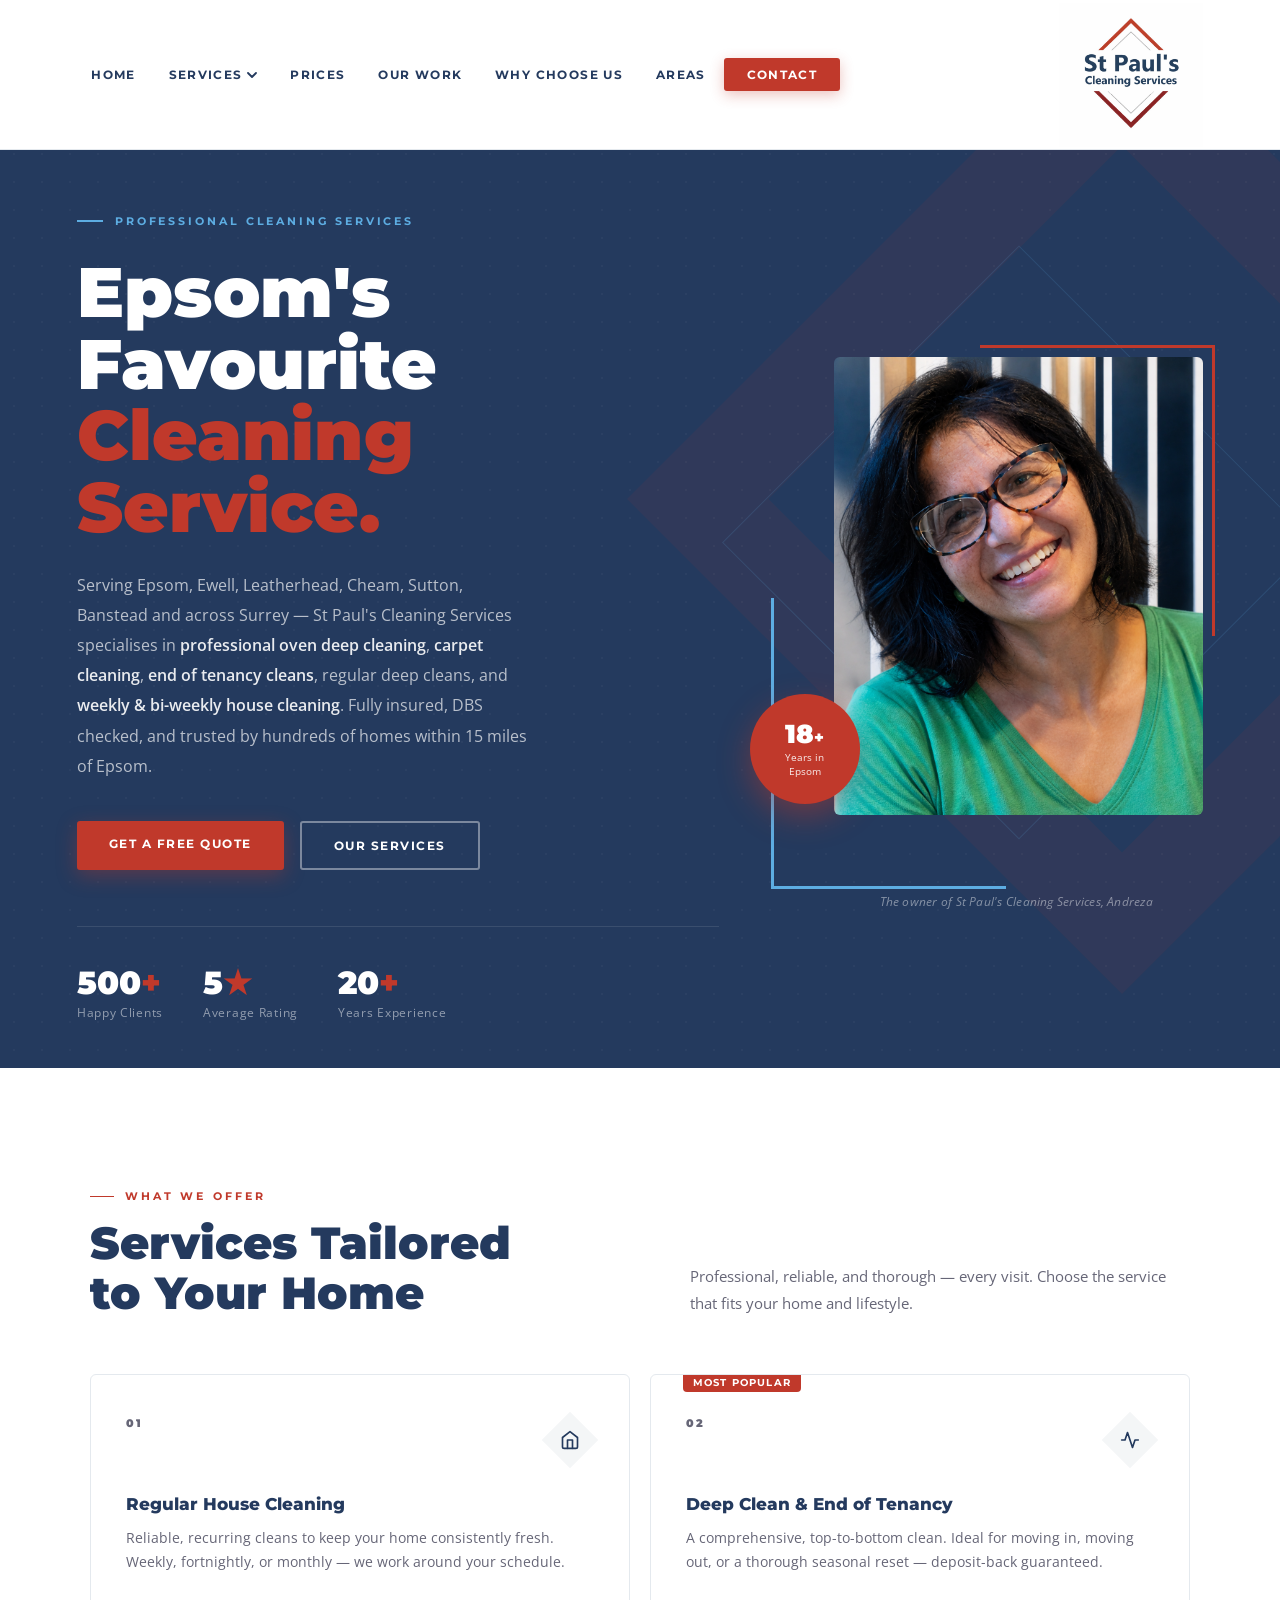
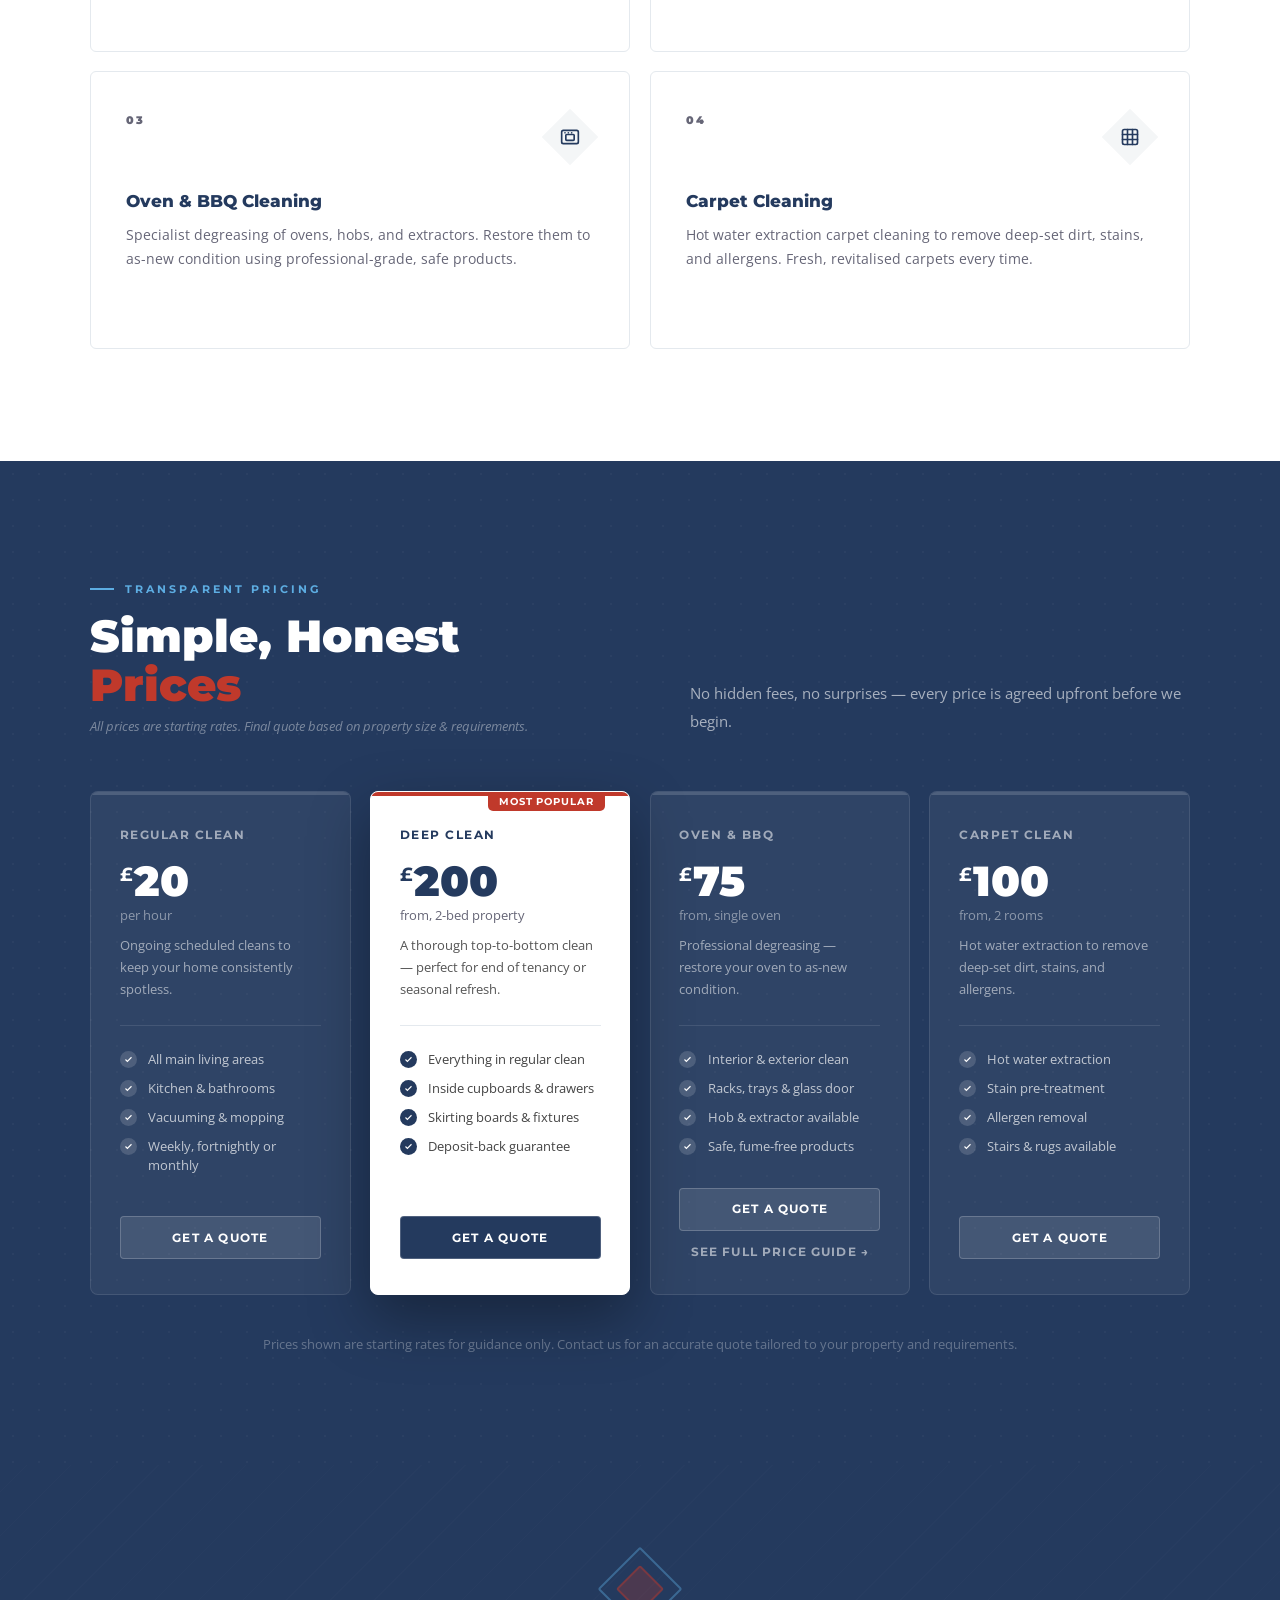
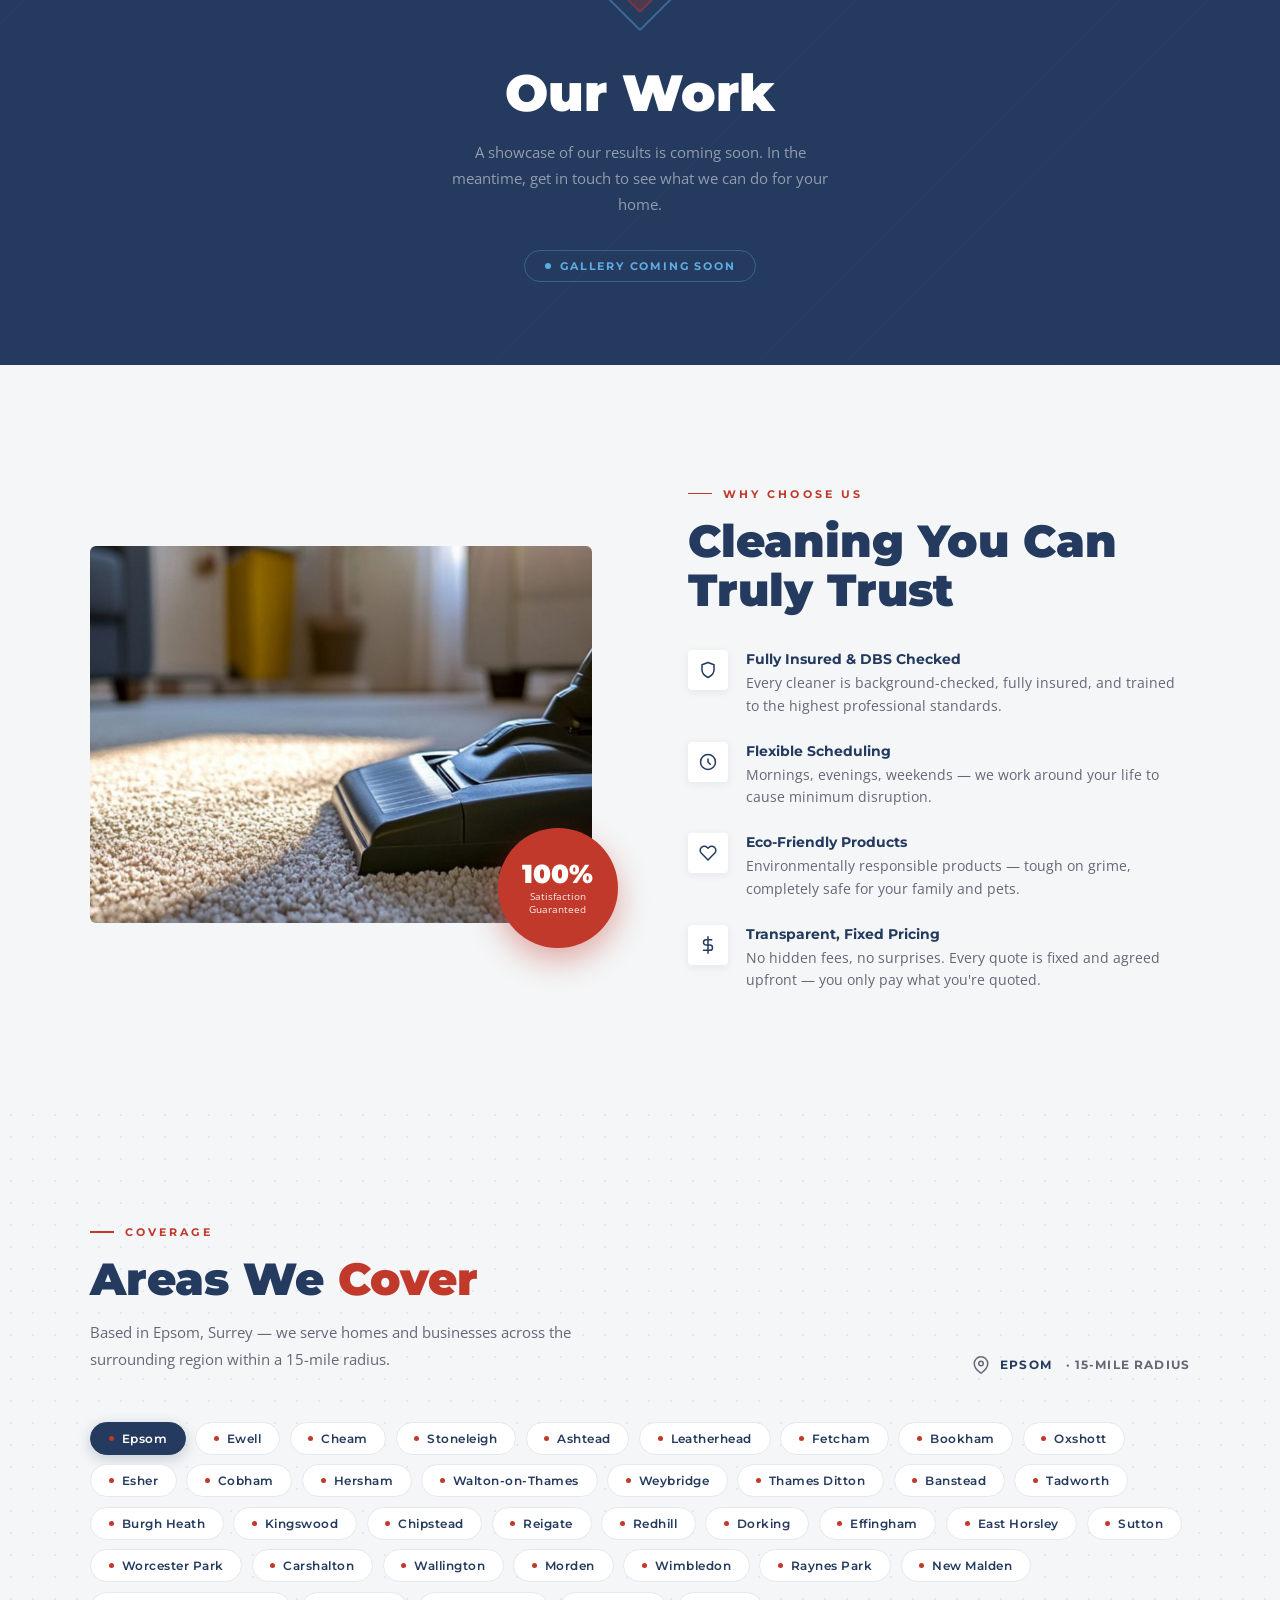
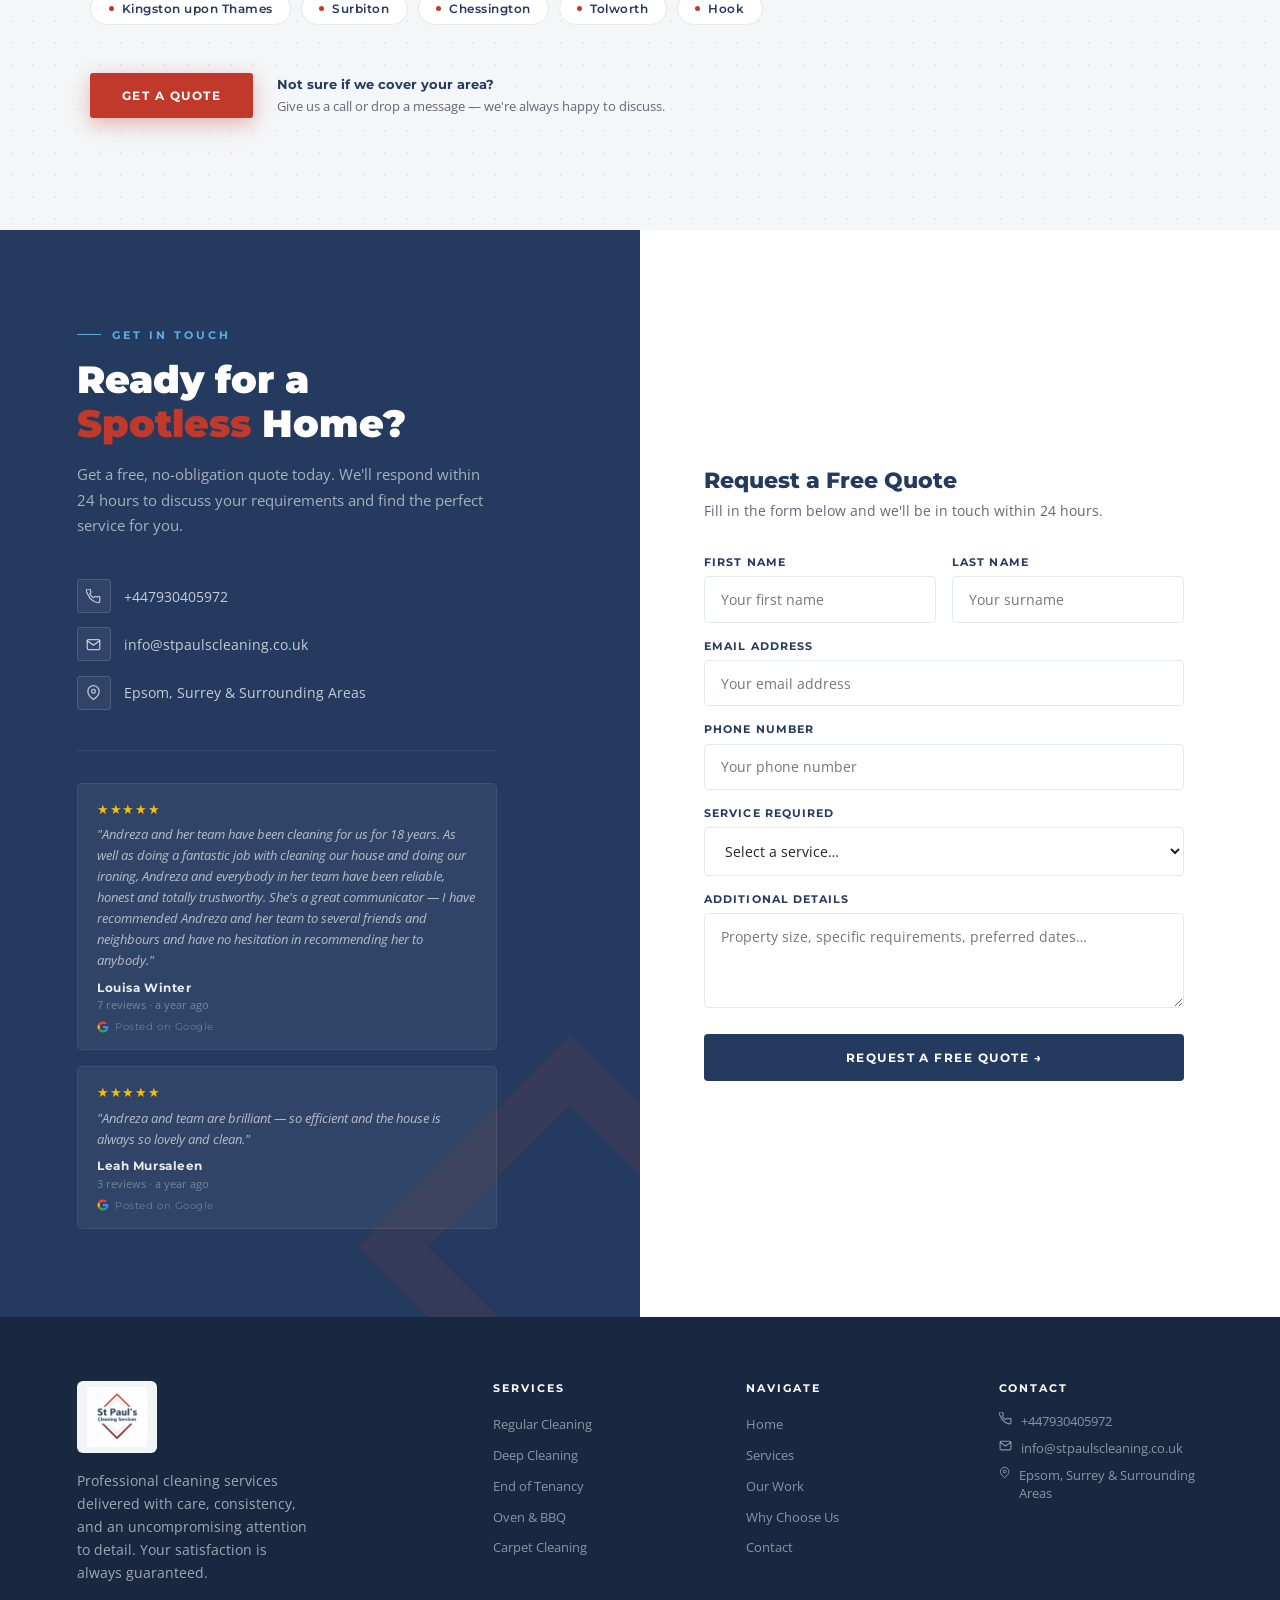
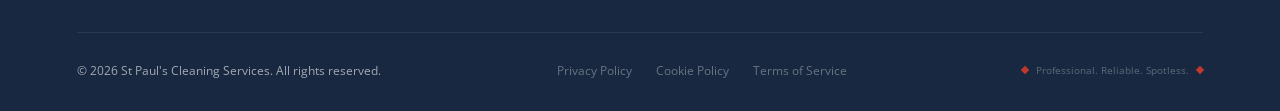
==== index.html @ 58306d7b "Show hero image on mobile with responsive layout - Display stpauls-face.png below hero text on mobil" ====
﻿<!DOCTYPE html>
<html lang="en">
<head>
    <meta charset="UTF-8">
    <meta name="viewport" content="width=device-width, initial-scale=1.0">
    <link rel="icon" type="image/png" href="StPauls-logo.png">
    <link rel="apple-touch-icon" href="StPauls-logo.png">
    <title>House Cleaning Epsom & Surrey | St Paul's Cleaning Services</title>
    <meta name="description" content="Professional house cleaning in Epsom & Surrey. Regular cleans from £20/hr, deep cleans, carpet & oven cleaning. Fully insured, DBS checked, 18+ years experience. Free quote within 24hrs.">
    <link rel="canonical" href="https://stpaulscleaning.co.uk/">
    <!-- Open Graph -->
    <meta property="og:title" content="House Cleaning Epsom & Surrey | St Paul's Cleaning Services">
    <meta property="og:description" content="Professional house cleaning in Epsom & Surrey. Regular, deep, carpet & oven cleaning. Fully insured, DBS checked, 18+ years local experience. Free quote today.">
    <meta property="og:type" content="website">
    <meta property="og:url" content="https://stpaulscleaning.co.uk/">
    <meta property="og:locale" content="en_GB">
    <meta property="og:site_name" content="St Paul's Cleaning Services">
    <!-- Twitter Card -->
    <meta name="twitter:card" content="summary">
    <meta name="twitter:title" content="House Cleaning Epsom & Surrey | St Paul's Cleaning Services">
    <meta name="twitter:description" content="Professional house cleaning in Epsom & Surrey. Regular, deep, carpet & oven cleaning. Fully insured, DBS checked. Free quote today.">
    <!-- Geo -->
    <meta name="geo.region" content="GB-SRY">
    <meta name="geo.placename" content="Epsom, Surrey">
    <meta name="geo.position" content="51.3337;-0.2685">
    <meta name="ICBM" content="51.3337, -0.2685">
    <!-- Robots -->
    <meta name="robots" content="index, follow">
    <!-- Schema: WebSite + LocalBusiness -->
    <script type="application/ld+json">
    {
      "@context": "https://schema.org",
      "@graph": [
        {
          "@type": "WebSite",
          "@id": "https://stpaulscleaning.co.uk/#website",
          "url": "https://stpaulscleaning.co.uk/",
          "name": "St Paul's Cleaning Services",
          "description": "Professional house cleaning in Epsom and Surrey",
          "inLanguage": "en-GB",
          "potentialAction": {
            "@type": "SearchAction",
            "target": "https://stpaulscleaning.co.uk/?s={search_term_string}",
            "query-input": "required name=search_term_string"
          }
        },
        {
          "@type": "LocalBusiness",
          "@id": "https://stpaulscleaning.co.uk/#business",
          "name": "St Paul's Cleaning Services",
          "description": "Professional domestic cleaning company serving Epsom and surrounding Surrey areas for over 18 years. Services include regular house cleaning, deep cleaning, carpet cleaning, and oven cleaning.",
          "url": "https://stpaulscleaning.co.uk/",
          "telephone": "+447930405972",
          "email": "info@stpaulscleaning.co.uk",
          "priceRange": "££",
          "currenciesAccepted": "GBP",
          "paymentAccepted": "Cash, Bank Transfer",
          "areaServed": [
            {"@type": "City", "name": "Epsom"},
            {"@type": "City", "name": "Ewell"},
            {"@type": "City", "name": "Cheam"},
            {"@type": "City", "name": "Banstead"},
            {"@type": "City", "name": "Leatherhead"},
            {"@type": "City", "name": "Sutton"},
            {"@type": "City", "name": "Wimbledon"},
            {"@type": "City", "name": "Kingston upon Thames"},
            {"@type": "City", "name": "Cobham"},
            {"@type": "City", "name": "Esher"}
          ],
          "address": {
            "@type": "PostalAddress",
            "addressLocality": "Epsom",
            "addressRegion": "Surrey",
            "postalCode": "KT17",
            "addressCountry": "GB"
          },
          "geo": {
            "@type": "GeoCoordinates",
            "latitude": 51.3337,
            "longitude": -0.2685
          },
          "openingHoursSpecification": [
            {"@type": "OpeningHoursSpecification", "dayOfWeek": ["Monday","Tuesday","Wednesday","Thursday","Friday"], "opens": "08:00", "closes": "18:00"},
            {"@type": "OpeningHoursSpecification", "dayOfWeek": "Saturday", "opens": "08:00", "closes": "14:00"}
          ],
          "aggregateRating": {
            "@type": "AggregateRating",
            "ratingValue": "5",
            "reviewCount": "47",
            "bestRating": "5"
          },
          "hasOfferCatalog": {
            "@type": "OfferCatalog",
            "name": "Cleaning Services",
            "itemListElement": [
              {"@type": "Offer", "itemOffered": {"@type": "Service", "name": "Regular House Cleaning", "url": "https://stpaulscleaning.co.uk/regular-cleaning.html"}},
              {"@type": "Offer", "itemOffered": {"@type": "Service", "name": "Deep Clean", "url": "https://stpaulscleaning.co.uk/deep-clean.html"}},
              {"@type": "Offer", "itemOffered": {"@type": "Service", "name": "Carpet Cleaning", "url": "https://stpaulscleaning.co.uk/carpet-cleaning.html"}},
              {"@type": "Offer", "itemOffered": {"@type": "Service", "name": "Oven & BBQ Cleaning", "url": "https://stpaulscleaning.co.uk/oven-cleaning.html"}}
            ]
          },
          "sameAs": []
        },
        {
          "@type": "WebPage",
          "@id": "https://stpaulscleaning.co.uk/#webpage",
          "url": "https://stpaulscleaning.co.uk/",
          "name": "House Cleaning Epsom & Surrey | St Paul's Cleaning Services",
          "isPartOf": {"@id": "https://stpaulscleaning.co.uk/#website"},
          "about": {"@id": "https://stpaulscleaning.co.uk/#business"},
          "description": "Professional house cleaning in Epsom & Surrey. Regular, deep, carpet & oven cleaning. Fully insured, DBS checked, 18+ years experience.",
          "inLanguage": "en-GB",
          "breadcrumb": {
            "@type": "BreadcrumbList",
            "itemListElement": [{"@type": "ListItem", "position": 1, "name": "Home", "item": "https://stpaulscleaning.co.uk/"}]
          }
        }
      ]
    }
    </script>
    <link href="https://fonts.googleapis.com/css2?family=Montserrat:wght@400;500;600;700;800;900&family=Open+Sans:wght@300;400;500;600&display=swap" rel="stylesheet">
    <style>
        /* ═══════════════════════════════════
           TOKENS
        ═══════════════════════════════════ */
        :root {
            --navy:      #243A5E;
            --navy-d:    #182840;
            --red:       #C0392B;
            --red-d:     #a93226;
            --blue:      #5DADE2;
            --grey:      #F4F6F7;
            --grey-2:    #E4E9EE;
            --white:     #FFFFFF;
            --text:      #222;
            --muted:     #667;
            --nav-h:     150px;
        }

        *, *::before, *::after { margin: 0; padding: 0; box-sizing: border-box; }
        html { scroll-behavior: smooth; }
        body {
            font-family: 'Open Sans', sans-serif;
            color: var(--text);
            overflow-x: hidden;
            background: var(--white);
        }

        /* ═══════════════════════════════════
           NAVIGATION
        ═══════════════════════════════════ */
        nav {
            position: fixed; top: 0; left: 0; right: 0;
            z-index: 300;
            height: var(--nav-h);
            background: var(--white);
            border-bottom: 1px solid var(--grey-2);
            display: flex; align-items: center;
            justify-content: space-between;
            padding: 0 6%;
            transition: box-shadow 0.3s, height 0.3s;
        }
        nav.compact {
            height: 72px;
            box-shadow: 0 4px 24px rgba(36,58,94,0.1);
        }

        .nav-links {
            display: flex; align-items: center;
            gap: 0.25rem; list-style: none;
        }
        .nav-links li {
            display: flex; align-items: center;
        }
        .nav-links a {
            font-family: 'Montserrat', sans-serif;
            font-weight: 700; font-size: 0.72rem;
            letter-spacing: 0.12em; text-transform: uppercase;
            text-decoration: none; color: var(--navy);
            padding: 0.55rem 0.9rem; border-radius: 3px;
            position: relative; transition: color 0.2s, background 0.2s;
        }
        .nav-links a:not(.nav-cta):hover { color: var(--red); }
        .nav-links a:not(.nav-cta)::after {
            content: ''; position: absolute;
            bottom: 0; left: 0.9rem; right: 0.9rem; height: 2px;
            background: var(--red); transform: scaleX(0);
            transform-origin: left; transition: transform 0.3s;
        }
        .nav-links a:not(.nav-cta):hover::after { transform: scaleX(1); }
        .nav-cta {
            background: var(--red); color: var(--white) !important;
            padding: 0.6rem 1.4rem !important;
            box-shadow: 0 4px 14px rgba(192,57,43,0.3);
            transition: background 0.2s, transform 0.2s, box-shadow 0.2s !important;
        }
        .nav-cta:hover {
            background: var(--red-d) !important; transform: translateY(-1px);
            box-shadow: 0 8px 20px rgba(192,57,43,0.4) !important;
        }
        .nav-cta::after { display: none !important; }

        /* Dropdown */
        .nav-dropdown {
            position: relative;
        }
        .nav-dropdown > a {
            display: inline-flex; align-items: center; gap: 0.3rem;
        }
        .nav-dropdown > a::after { display: none !important; }
        .nav-dropdown > a .nav-chevron {
            display: inline-flex; align-items: center; justify-content: center;
            width: 10px; height: 10px; flex-shrink: 0;
            transition: transform 0.25s;
        }
        .nav-dropdown > a .nav-chevron svg {
            display: block; width: 10px; height: 10px;
        }
        .nav-dropdown:hover > a .nav-chevron,
        .nav-dropdown:focus-within > a .nav-chevron { transform: rotate(180deg); }
        .nav-dropdown > a:hover { color: var(--red); }

        .dropdown-menu {
            position: absolute; top: calc(100% + 8px); left: 50%;
            transform: translateX(-50%);
            background: var(--white);
            border: 1px solid var(--grey-2);
            border-radius: 6px;
            box-shadow: 0 12px 40px rgba(36,58,94,0.14);
            min-width: 210px;
            opacity: 0; visibility: hidden;
            transform: translateX(-50%) translateY(-6px);
            transition: opacity 0.22s ease, transform 0.22s ease, visibility 0.22s;
            z-index: 400;
            overflow: hidden;
        }
        .nav-dropdown:hover .dropdown-menu,
        .nav-dropdown:focus-within .dropdown-menu {
            opacity: 1; visibility: visible;
            transform: translateX(-50%) translateY(0);
        }
        .dropdown-menu a {
            display: flex; align-items: center; gap: 0.75rem;
            font-family: 'Montserrat', sans-serif;
            font-weight: 700; font-size: 0.7rem;
            letter-spacing: 0.1em; text-transform: uppercase;
            text-decoration: none; color: var(--navy);
            padding: 0.85rem 1.2rem;
            border-bottom: 1px solid var(--grey);
            transition: background 0.18s, color 0.18s;
            position: relative;
        }
        .dropdown-menu a::after { display: none !important; }
        .dropdown-menu a:last-child { border-bottom: none; }
        .dropdown-menu a:hover { background: var(--grey); color: var(--red); }
        .dropdown-menu a .dd-icon {
            width: 28px; height: 28px; flex-shrink: 0;
            background: var(--grey);
            border-radius: 50%;
            display: flex; align-items: center; justify-content: center;
            transition: background 0.18s;
        }
        .dropdown-menu a:hover .dd-icon { background: rgba(192,57,43,0.1); }
        .dropdown-menu a .dd-icon svg { width: 13px; height: 13px; }

        /* Mobile dropdown — accordion style */
        .mob-dropdown-toggle {
            display: flex; align-items: center; justify-content: center; gap: 0.5rem;
            font-family: 'Montserrat', sans-serif;
            font-weight: 800; font-size: 1.3rem;
            letter-spacing: 0.06em; text-transform: uppercase;
            text-decoration: none; color: var(--navy);
            padding: 1.5rem 8%; border-bottom: 1px solid var(--grey);
            text-align: center; width: 100%;
            background: none; border-left: none; border-right: none; border-top: none;
            cursor: pointer; transition: background 0.2s, color 0.2s;
        }
        .mob-dropdown-toggle:hover { background: var(--grey); }
        .mob-dropdown-toggle .nav-chevron {
            display: inline-flex; align-items: center; justify-content: center;
            width: 12px; height: 12px; flex-shrink: 0;
            transition: transform 0.25s;
        }
        .mob-dropdown-toggle .nav-chevron svg { display: block; width: 12px; height: 12px; }
        .mob-dropdown-toggle.open .nav-chevron { transform: rotate(180deg); }
        .mob-sub {
            display: none; flex-direction: column;
            background: var(--grey);
        }
        .mob-sub.open { display: flex; }
        .mob-sub a {
            font-size: 1rem !important;
            padding: 1.1rem 10% !important;
            border-bottom: 1px solid var(--grey-2) !important;
            color: var(--navy) !important;
        }
        .mob-sub a:last-child { border-bottom: none !important; }

        .nav-logo { flex-shrink: 0; }
        .nav-logo img { height: 144px; display: block; transition: height 0.3s; }
        nav.compact .nav-logo img { height: 60px; }

        /* Hamburger */
        .hamburger {
            display: none; flex-direction: column;
            gap: 5px; cursor: pointer; background: none; border: none; padding: 4px;
        }
        .hamburger span {
            display: block; width: 22px; height: 2px;
            background: var(--navy); transition: all 0.3s;
        }
        .hamburger.open span:nth-child(1) { transform: rotate(45deg) translate(5px,5px); }
        .hamburger.open span:nth-child(2) { opacity: 0; }
        .hamburger.open span:nth-child(3) { transform: rotate(-45deg) translate(5px,-5px); }

        /* Mobile menu — full screen overlay */
        .mob-menu {
            display: none; position: fixed;
            top: 0; left: 0; right: 0; bottom: 0;
            background: var(--white);
            flex-direction: column;
            justify-content: center; align-items: stretch;
            z-index: 299;
            padding-top: var(--nav-h);
            overflow-y: auto;
        }
        .mob-menu.open { display: flex; }
        .mob-menu a {
            font-family: 'Montserrat', sans-serif;
            font-weight: 800; font-size: 1.3rem;
            letter-spacing: 0.06em; text-transform: uppercase;
            text-decoration: none; color: var(--navy);
            padding: 1.5rem 8%; border-bottom: 1px solid var(--grey);
            text-align: center;
            transition: background 0.2s, color 0.2s;
        }
        .mob-menu a:hover { background: var(--grey); }
        .mob-menu a:last-child { color: var(--red); border-bottom: none; }

        /* ═══════════════════════════════════
           SECTION UTILITY
        ═══════════════════════════════════ */
        .sec { padding: 7rem 6%; }
        .sec-narrow { max-width: 1100px; margin: 0 auto; }

        /* Section label + title pattern */
        .s-label {
            font-family: 'Montserrat', sans-serif;
            font-weight: 700; font-size: 0.68rem;
            letter-spacing: 0.28em; text-transform: uppercase;
            color: var(--red);
            display: inline-flex; align-items: center; gap: 0.7rem;
            margin-bottom: 1rem;
        }
        .s-label::before {
            content: ''; display: inline-block;
            width: 24px; height: 1.5px; background: var(--red);
        }
        .s-label.light { color: var(--blue); }
        .s-label.light::before { background: var(--blue); }

        .s-title {
            font-family: 'Montserrat', sans-serif;
            font-weight: 900;
            font-size: clamp(2rem, 3.5vw, 3.2rem);
            line-height: 1.1; color: var(--navy);
        }
        .s-title.light { color: var(--white); }
        .s-title em { color: var(--red); font-style: normal; }

        .s-sub {
            font-size: 0.95rem; color: var(--muted);
            line-height: 1.8; max-width: 500px;
            margin-top: 0.9rem;
        }
        .s-sub.light { color: rgba(255,255,255,0.6); }

        /* Watermark section number */
        .s-num {
            font-family: 'Montserrat', sans-serif;
            font-weight: 900;
            font-size: clamp(100px, 16vw, 200px);
            line-height: 0.85;
            color: transparent;
            -webkit-text-stroke: 1.5px var(--grey-2);
            user-select: none; pointer-events: none;
            position: absolute; right: 5%; top: -0.15em;
            z-index: 0; letter-spacing: -0.05em;
        }
        .s-num.light { -webkit-text-stroke-color: rgba(255,255,255,0.07); }

        /* Diamond bullet */
        .diamond {
            display: inline-block;
            width: 9px; min-width: 9px; height: 9px;
            background: var(--red); transform: rotate(45deg);
        }
        .diamond.sm { width: 6px; min-width: 6px; height: 6px; }
        .diamond.blue { background: var(--blue); }
        .diamond.white { background: rgba(255,255,255,0.5); }

        /* CTA buttons */
        .btn {
            display: inline-block; text-decoration: none;
            font-family: 'Montserrat', sans-serif;
            font-weight: 700; font-size: 0.78rem;
            letter-spacing: 0.12em; text-transform: uppercase;
            padding: 0.95rem 2rem; border-radius: 3px;
            transition: transform 0.2s, box-shadow 0.2s, background 0.2s;
            border: none; cursor: pointer;
        }
        .btn-red {
            background: var(--red); color: var(--white);
            box-shadow: 0 6px 20px rgba(192,57,43,0.35);
        }
        .btn-red:hover {
            background: var(--red-d); transform: translateY(-2px);
            box-shadow: 0 12px 28px rgba(192,57,43,0.45);
        }
        .btn-outline {
            border: 2px solid rgba(255,255,255,0.4); color: var(--white);
        }
        .btn-outline:hover {
            border-color: var(--white);
            background: rgba(255,255,255,0.08); transform: translateY(-2px);
        }
        .btn-outline-navy {
            border: 2px solid var(--navy); color: var(--navy);
        }
        .btn-outline-navy:hover {
            background: var(--navy); color: var(--white); transform: translateY(-2px);
        }

        /* ═══════════════════════════════════
           01 — HERO
        ═══════════════════════════════════ */
        #hero {
            min-height: 100vh;
            padding-top: var(--nav-h);
            background: var(--navy);
            display: flex; flex-direction: column;
            position: relative; overflow: hidden;
        }

        /* Dot grid texture */
        #hero::before {
            content: ''; position: absolute; inset: 0; z-index: 0;
            background-image: radial-gradient(rgba(255,255,255,0.03) 1px, transparent 1px);
            background-size: 28px 28px;
        }

        /* ── Floating background icons */
        .hero-bg-icons {
            position: absolute; inset: 0; z-index: 0;
            overflow: hidden; pointer-events: none;
        }
        .hbi {
            position: absolute;
            opacity: 0;
            animation-timing-function: ease-in-out;
            animation-iteration-count: infinite;
        }
        @keyframes hbiFloat {
            0%   { transform: translateY(0)     rotate(0deg);   opacity: var(--op); }
            50%  { transform: translateY(-22px) rotate(6deg);   opacity: calc(var(--op) * 1.4); }
            100% { transform: translateY(0)     rotate(0deg);   opacity: var(--op); }
        }
        @keyframes hbiBob {
            0%   { transform: translateY(0)     rotate(0deg)   scale(1);    opacity: var(--op); }
            40%  { transform: translateY(-18px) rotate(-5deg)  scale(1.05); opacity: calc(var(--op) * 1.5); }
            100% { transform: translateY(0)     rotate(0deg)   scale(1);    opacity: var(--op); }
        }
        @keyframes hbiSpin {
            0%   { transform: translateY(0) rotate(0deg);   opacity: var(--op); }
            50%  { transform: translateY(-14px) rotate(180deg); opacity: calc(var(--op) * 1.6); }
            100% { transform: translateY(0) rotate(360deg); opacity: var(--op); }
        }
        @keyframes hbiPulse {
            0%,100% { transform: scale(1) translateY(0);   opacity: var(--op); }
            50%      { transform: scale(1.2) translateY(-10px); opacity: calc(var(--op) * 1.8); }
        }

        /* Large diamond rings */
        .hero-ring {
            position: absolute; border-radius: 0;
            transform: rotate(45deg); pointer-events: none; z-index: 0;
        }
        .hero-ring-1 {
            width: 700px; height: 700px;
            border: 100px solid rgba(192,57,43,0.08);
            right: -15%; top: 50%; transform: translateY(-55%) rotate(45deg);
        }
        .hero-ring-2 {
            width: 420px; height: 420px;
            border: 1.5px solid rgba(93,173,226,0.15);
            right: 4%; top: 50%; transform: translateY(-48%) rotate(45deg);
        }
        .hero-ring-3 {
            width: 200px; height: 200px;
            border: 1.5px solid rgba(93,173,226,0.08);
            right: 13%; top: 50%; transform: translateY(-52%) rotate(45deg);
        }

        /* Main flex body */
        .hero-body {
            flex: 1; display: flex; align-items: center;
            padding: 4rem 6% 3rem; gap: 4rem;
            position: relative; z-index: 1;
        }

        /* Left — text */
        .hero-text { flex: 1; max-width: 1000px; }

        .hero-eyebrow {
            font-family: 'Montserrat', sans-serif;
            font-weight: 700; font-size: 0.7rem;
            letter-spacing: 0.26em; text-transform: uppercase;
            color: var(--blue);
            display: flex; align-items: center; gap: 0.75rem;
            margin-bottom: 1.8rem;
            opacity: 0; animation: fadeUp 0.6s ease forwards 0.2s;
        }
        .hero-eyebrow::before {
            content: ''; width: 26px; height: 1.5px; background: var(--blue);
        }

        .hero-h1 {
            font-family: 'Montserrat', sans-serif;
            font-weight: 900;
            font-size: clamp(3rem, 5.5vw, 5rem);
            color: var(--white); line-height: 1.02;
            margin-bottom: 1.6rem;
            opacity: 0; animation: fadeUp 0.6s ease forwards 0.4s;
        }
        .hero-h1 span { color: var(--red); display: block; }

        .hero-desc {
            font-size: 1.02rem; color: rgba(255,255,255,0.68);
            line-height: 1.85; max-width: 460px;
            margin-bottom: 2.5rem;
            opacity: 0; animation: fadeUp 0.6s ease forwards 0.6s;
        }

        .hero-btns {
            display: flex; gap: 1rem; flex-wrap: wrap;
            margin-bottom: 3.5rem;
            opacity: 0; animation: fadeUp 0.6s ease forwards 0.8s;
        }

        /* Inline stats */
        .hero-stats {
            display: flex; gap: 2.5rem; flex-wrap: wrap;
            padding-top: 2.5rem;
            border-top: 1px solid rgba(255,255,255,0.1);
            opacity: 0; animation: fadeUp 0.6s ease forwards 1s;
        }
        .h-stat-num {
            font-family: 'Montserrat', sans-serif;
            font-weight: 900; font-size: 2rem;
            color: var(--white); display: block; line-height: 1;
        }
        .h-stat-num em { color: var(--red); font-style: normal; }
        .h-stat-lbl {
            font-size: 0.74rem; color: rgba(255,255,255,0.5);
            letter-spacing: 0.06em; margin-top: 0.3rem; display: block;
        }

        /* Right — image stack */
        .hero-visual {
            flex: 0 0 420px; position: relative; height: 520px;
            opacity: 0; animation: fadeUp 0.7s ease forwards 0.7s;
        }
        .hero-img-main {
            position: absolute; right: 0; top: 0;
            width: 88%; height: 88%;
            object-fit: cover; border-radius: 6px; display: block;
        }
        /* Frame accents */
        .hero-visual::before {
            content: ''; position: absolute;
            top: -12px; right: -12px;
            width: 56%; height: 56%;
            border-top: 3px solid var(--red);
            border-right: 3px solid var(--red);
        }
        .hero-visual::after {
            content: ''; position: absolute;
            bottom: -12px; left: -12px;
            width: 56%; height: 56%;
            border-bottom: 3px solid var(--blue);
            border-left: 3px solid var(--blue);
        }
        /* Floating badge */
        .hero-badge {
            position: absolute; bottom: 14%; left: -8%;
            background: var(--red); color: var(--white);
            width: 110px; height: 110px; border-radius: 50%;
            display: flex; flex-direction: column;
            align-items: center; justify-content: center;
            text-align: center;
            box-shadow: 0 12px 32px rgba(192,57,43,0.45);
            z-index: 2;
        }
        .hero-badge strong {
            font-family: 'Montserrat', sans-serif;
            font-weight: 900; font-size: 1.6rem; line-height: 1;
        }
        .hero-badge span { font-size: 0.62rem; opacity: 0.9; margin-top: 0.2rem; }

        /* ═══════════════════════════════════
           02 — SERVICES
        ═══════════════════════════════════ */
        #services {
            background: var(--white);
            position: relative; overflow: hidden;
        }

        .services-header {
            display: flex; align-items: flex-end;
            justify-content: space-between; gap: 2rem;
            margin-bottom: 3.5rem; flex-wrap: wrap;
        }

        .svc-grid {
            display: grid;
            grid-template-columns: repeat(2, 1fr);
            gap: 1.2rem;
        }

        .svc-card {
            position: relative; overflow: hidden;
            border: 1.5px solid var(--grey-2);
            border-radius: 6px; padding: 2.6rem 2.2rem;
            background: var(--white);
            transition: transform 0.35s cubic-bezier(0.22,1,0.36,1),
                        box-shadow 0.35s, border-color 0.3s;
        }
        /* Navy fill on hover */
        .svc-card::before {
            content: ''; position: absolute; inset: 0;
            background: var(--navy);
            transform: translateY(100%);
            transition: transform 0.4s cubic-bezier(0.22,1,0.36,1);
            z-index: 0;
        }
        .svc-card:hover { transform: translateY(-4px); box-shadow: 0 20px 50px rgba(36,58,94,0.14); border-color: var(--navy); }
        .svc-card:hover::before { transform: translateY(0); }
        .svc-card:hover .svc-num,
        .svc-card:hover .svc-name,
        .svc-card:hover .svc-desc { color: rgba(255,255,255,0.9); }
        .svc-card:hover .svc-name { color: var(--white); }
        .svc-card:hover .svc-icon-bg { background: rgba(255,255,255,0.1); }
        .svc-card:hover .svc-arrow { opacity: 1; transform: translateX(0); color: var(--red); }

        .svc-card > * { position: relative; z-index: 1; }

        .svc-card-top {
            display: flex; justify-content: space-between;
            align-items: flex-start; margin-bottom: 1.8rem;
        }
        .svc-num {
            font-family: 'Montserrat', sans-serif;
            font-weight: 900; font-size: 0.68rem;
            letter-spacing: 0.2em; color: var(--muted);
            transition: color 0.3s;
        }
        .svc-icon-wrap { width: 48px; height: 48px; position: relative; }
        .svc-icon-bg {
            position: absolute; inset: 4px;
            background: var(--grey); transform: rotate(45deg);
            transition: background 0.3s;
        }
        .svc-icon-wrap svg {
            position: absolute; top: 50%; left: 50%;
            transform: translate(-50%,-50%);
            width: 20px; height: 20px;
            transition: stroke 0.3s;
        }
        .svc-card:hover .svc-icon-wrap svg { stroke: var(--white); }

        .svc-name {
            font-family: 'Montserrat', sans-serif;
            font-weight: 800; font-size: 1.08rem;
            color: var(--navy); line-height: 1.3;
            margin-bottom: 0.65rem;
            transition: color 0.3s;
        }
        .svc-desc {
            font-size: 0.87rem; color: var(--muted);
            line-height: 1.72; transition: color 0.3s;
        }
        .svc-arrow {
            display: inline-block; margin-top: 1.2rem;
            font-family: 'Montserrat', sans-serif;
            font-weight: 700; font-size: 0.72rem;
            letter-spacing: 0.1em; text-transform: uppercase;
            opacity: 0; transform: translateX(-8px);
            transition: opacity 0.3s, transform 0.3s, color 0.3s;
        }

        /* Popular badge */
        .svc-popular {
            position: absolute; top: -1px; left: 2rem;
            background: var(--red); color: var(--white);
            font-family: 'Montserrat', sans-serif;
            font-weight: 700; font-size: 0.6rem;
            letter-spacing: 0.12em; text-transform: uppercase;
            padding: 0.22rem 0.65rem; border-radius: 0 0 4px 4px;
        }

        /* ═══════════════════════════════════
           03 — OUR WORK (placeholder)
        ═══════════════════════════════════ */
        #our-work {
            background: var(--navy);
            position: relative; overflow: hidden;
            min-height: 500px;
            display: flex; align-items: center; justify-content: center;
        }
        /* Diagonal stripe texture */
        #our-work::before {
            content: ''; position: absolute; inset: 0; z-index: 0;
            background-image: repeating-linear-gradient(
                -45deg,
                transparent, transparent 30px,
                rgba(255,255,255,0.012) 30px, rgba(255,255,255,0.012) 31px
            );
        }
        .work-placeholder {
            position: relative; z-index: 1;
            text-align: center; padding: 4rem 6%;
        }
        .work-placeholder-icon {
            width: 80px; height: 80px; margin: 0 auto 2rem;
            position: relative;
        }
        .work-placeholder-icon::before,
        .work-placeholder-icon::after {
            content: ''; position: absolute;
            top: 50%; left: 50%;
            transform: translate(-50%,-50%) rotate(45deg);
            border-radius: 2px;
        }
        .work-placeholder-icon::before {
            width: 60px; height: 60px;
            border: 2px solid rgba(93,173,226,0.4);
        }
        .work-placeholder-icon::after {
            width: 34px; height: 34px;
            background: rgba(192,57,43,0.25);
            border: 2px solid rgba(192,57,43,0.4);
        }
        .work-placeholder h2 {
            font-family: 'Montserrat', sans-serif;
            font-weight: 900; font-size: clamp(2rem, 4vw, 3.5rem);
            color: var(--white); margin-bottom: 1rem;
        }
        .work-placeholder p {
            font-size: 0.95rem; color: rgba(255,255,255,0.5);
            max-width: 400px; margin: 0 auto 2rem; line-height: 1.7;
        }
        .work-coming-soon {
            display: inline-flex; align-items: center; gap: 0.6rem;
            border: 1px solid rgba(93,173,226,0.35);
            color: var(--blue); border-radius: 100px;
            padding: 0.5rem 1.2rem;
            font-family: 'Montserrat', sans-serif;
            font-weight: 700; font-size: 0.7rem;
            letter-spacing: 0.16em; text-transform: uppercase;
        }
        .work-coming-soon::before {
            content: ''; width: 6px; height: 6px;
            background: var(--blue); border-radius: 50%;
            animation: pulse 1.5s ease-in-out infinite;
        }
        @keyframes pulse {
            0%,100% { opacity: 1; transform: scale(1); }
            50%      { opacity: 0.4; transform: scale(0.8); }
        }

        /* ═══════════════════════════════════
           04 — WHY CHOOSE US
        ═══════════════════════════════════ */
        #about {
            background: var(--grey);
            position: relative; overflow: hidden;
        }

        .why-grid {
            display: grid;
            grid-template-columns: 1fr 1fr;
            gap: 6rem; align-items: center;
        }

        /* Image column */
        .why-img-col { position: relative; }
        .why-img-frame {
            position: relative;
            border-radius: 6px; overflow: hidden;
        }
        .why-img-frame img {
            width: 100%; aspect-ratio: 4/3;
            object-fit: cover; display: block;
        }
        /* Corner accents */
        .why-img-frame::before {
            content: ''; position: absolute;
            top: -14px; left: -14px;
            width: 72px; height: 72px;
            border-top: 3px solid var(--red);
            border-left: 3px solid var(--red);
        }
        .why-img-frame::after {
            content: ''; position: absolute;
            bottom: -14px; right: -14px;
            width: 72px; height: 72px;
            border-bottom: 3px solid var(--navy);
            border-right: 3px solid var(--navy);
        }
        /* Satisfaction badge */
        .why-badge {
            position: absolute; bottom: -1.6rem; right: -1.6rem;
            width: 120px; height: 120px; border-radius: 50%;
            background: var(--red); color: var(--white);
            display: flex; flex-direction: column;
            align-items: center; justify-content: center;
            text-align: center; z-index: 2;
            box-shadow: 0 12px 30px rgba(192,57,43,0.4);
        }
        .why-badge strong {
            font-family: 'Montserrat', sans-serif;
            font-weight: 900; font-size: 1.6rem; line-height: 1; display: block;
        }
        .why-badge span { font-size: 0.6rem; opacity: 0.9; margin-top: 0.2rem; }

        /* Content column */
        .why-features { margin-top: 2.2rem; display: flex; flex-direction: column; gap: 1.5rem; }
        .why-feat {
            display: flex; gap: 1.1rem; align-items: flex-start;
        }
        .why-feat-icon {
            width: 40px; min-width: 40px; height: 40px;
            background: var(--white); border-radius: 4px;
            display: flex; align-items: center; justify-content: center;
            box-shadow: 0 2px 8px rgba(36,58,94,0.08);
        }
        .why-feat-icon svg { width: 18px; height: 18px; }
        .why-feat h4 {
            font-family: 'Montserrat', sans-serif;
            font-weight: 700; font-size: 0.9rem;
            color: var(--navy); margin-bottom: 0.25rem;
        }
        .why-feat p { font-size: 0.86rem; color: var(--muted); line-height: 1.65; }

        /* ═══════════════════════════════════
           05 — CONTACT
        ═══════════════════════════════════ */
        #contact { padding: 0; display: flex; min-height: 700px; }

        .contact-left {
            flex: 1; background: var(--navy);
            padding: 5.5rem 5% 5.5rem 6%;
            display: flex; flex-direction: column;
            justify-content: center; position: relative; overflow: hidden;
        }
        .contact-left::before {
            content: ''; position: absolute;
            bottom: -80px; right: -80px;
            width: 300px; height: 300px;
            border: 50px solid rgba(192,57,43,0.1);
            transform: rotate(45deg); pointer-events: none;
        }
        .contact-left-inner { position: relative; z-index: 1; max-width: 420px; }

        .contact-left h2 {
            font-family: 'Montserrat', sans-serif;
            font-weight: 900;
            font-size: clamp(1.8rem, 3vw, 2.8rem);
            color: var(--white); line-height: 1.15;
            margin-bottom: 1rem;
        }
        .contact-left h2 em { color: var(--red); font-style: normal; }
        .contact-left > .contact-left-inner > p {
            font-size: 0.92rem; color: rgba(255,255,255,0.6);
            line-height: 1.75; margin-bottom: 2.5rem;
        }

        /* Contact details */
        .contact-details { display: flex; flex-direction: column; gap: 0.9rem; margin-bottom: 2.5rem; }
        .contact-detail {
            display: flex; align-items: center; gap: 0.85rem;
            font-size: 0.88rem; color: rgba(255,255,255,0.75);
        }
        .contact-detail-icon {
            width: 34px; height: 34px; min-width: 34px;
            border: 1px solid rgba(255,255,255,0.15);
            border-radius: 4px; display: flex;
            align-items: center; justify-content: center;
            background: rgba(255,255,255,0.05);
        }
        .contact-detail-icon svg { width: 15px; height: 15px; }

        /* Mini testimonials */
        .mini-testi { display: flex; flex-direction: column; gap: 1rem; margin-top: auto; padding-top: 2rem; border-top: 1px solid rgba(255,255,255,0.1); }
        .mini-testi-item {
            background: rgba(255,255,255,0.05);
            border: 1px solid rgba(255,255,255,0.08);
            border-radius: 5px; padding: 1rem 1.2rem;
        }
        .mini-testi-stars { color: #FBBC04; font-size: 0.82rem; margin-bottom: 0.4rem; letter-spacing: 0.05em; }
        .mini-testi-text { font-size: 0.82rem; color: rgba(255,255,255,0.65); line-height: 1.6; font-style: italic; margin-bottom: 0.6rem; }
        .mini-testi-author { font-family: 'Montserrat', sans-serif; font-weight: 700; font-size: 0.72rem; color: rgba(255,255,255,0.9); letter-spacing: 0.05em; margin-bottom: 0.15rem; }
        .mini-testi-meta { font-size: 0.68rem; color: rgba(255,255,255,0.35); margin-bottom: 0.5rem; }
        .mini-testi-google { display: flex; align-items: center; gap: 0.4rem; margin-top: 0.5rem; }
        .mini-testi-google svg { flex-shrink: 0; }
        .mini-testi-google span { font-size: 0.65rem; color: rgba(255,255,255,0.3); font-family: 'Montserrat', sans-serif; letter-spacing: 0.05em; }

        /* Right — form */
        .contact-right {
            flex: 1; background: var(--white);
            padding: 5.5rem 6% 5.5rem 5%;
            display: flex; align-items: center;
        }
        .contact-form-wrap { width: 100%; max-width: 480px; }
        .contact-form-wrap h3 {
            font-family: 'Montserrat', sans-serif;
            font-weight: 800; font-size: 1.4rem;
            color: var(--navy); margin-bottom: 0.4rem;
        }
        .contact-form-wrap > p {
            font-size: 0.88rem; color: var(--muted);
            margin-bottom: 2rem; line-height: 1.6;
        }

        .form-row { display: grid; grid-template-columns: 1fr 1fr; gap: 1rem; }
        .form-group { margin-bottom: 1rem; }
        .form-group label {
            display: block; font-family: 'Montserrat', sans-serif;
            font-weight: 700; font-size: 0.68rem;
            letter-spacing: 0.1em; text-transform: uppercase;
            color: var(--navy); margin-bottom: 0.45rem;
        }
        .form-group input,
        .form-group select,
        .form-group textarea {
            width: 100%; padding: 0.8rem 1rem;
            border: 1.5px solid var(--grey-2); border-radius: 4px;
            font-family: 'Open Sans', sans-serif; font-size: 0.88rem;
            color: var(--text); background: var(--white);
            outline: none; transition: border-color 0.2s, box-shadow 0.2s;
        }
        .form-group input:focus,
        .form-group select:focus,
        .form-group textarea:focus {
            border-color: var(--navy);
            box-shadow: 0 0 0 3px rgba(36,58,94,0.07);
        }
        .form-group textarea { height: 95px; resize: vertical; }
        .form-submit {
            width: 100%; padding: 1rem;
            background: var(--navy); color: var(--white);
            border: none; border-radius: 4px; cursor: pointer;
            font-family: 'Montserrat', sans-serif;
            font-weight: 700; font-size: 0.78rem;
            letter-spacing: 0.12em; text-transform: uppercase;
            transition: background 0.2s, transform 0.2s, box-shadow 0.2s;
            margin-top: 0.3rem;
        }
        .form-submit:hover {
            background: var(--red); transform: translateY(-2px);
            box-shadow: 0 8px 20px rgba(192,57,43,0.3);
        }

        /* ═══════════════════════════════════
           FOOTER
        ═══════════════════════════════════ */
        footer {
            background: var(--navy-d); color: rgba(255,255,255,0.6);
            padding: 4rem 6% 2rem;
        }
        .footer-grid {
            display: grid; grid-template-columns: 1.8fr 1fr 1fr 1fr;
            gap: 3rem; margin-bottom: 3rem;
        }
        .footer-brand img {
            height: 72px; display: block; margin-bottom: 1rem;
            background: rgba(255,255,255,0.95);
            border-radius: 6px;
            padding: 6px 10px;
        }
        .footer-brand p { font-size: 0.85rem; line-height: 1.7; max-width: 230px; }
        .footer-col h4 {
            font-family: 'Montserrat', sans-serif;
            font-weight: 700; font-size: 0.68rem;
            letter-spacing: 0.18em; text-transform: uppercase;
            color: var(--white); margin-bottom: 1.1rem;
        }
        .footer-col ul { list-style: none; display: flex; flex-direction: column; gap: 0.55rem; }
        .footer-col a {
            color: rgba(255,255,255,0.5); text-decoration: none;
            font-size: 0.84rem; transition: color 0.2s;
        }
        .footer-col a:hover { color: var(--blue); }
        .footer-contact-row {
            display: flex; gap: 0.6rem; align-items: flex-start;
            font-size: 0.84rem; color: rgba(255,255,255,0.5);
            margin-bottom: 0.55rem;
        }
        .footer-bottom {
            border-top: 1px solid rgba(255,255,255,0.08);
            padding-top: 1.8rem;
            display: flex; justify-content: space-between;
            align-items: center; flex-wrap: wrap; gap: 1rem;
            font-size: 0.78rem;
        }
        .footer-legal { display: flex; gap: 1.5rem; flex-wrap: wrap; }
        .footer-legal a { color: rgba(255,255,255,0.35); text-decoration: none; font-size: 0.75rem; transition: color 0.2s; }
        .footer-legal a:hover { color: rgba(255,255,255,0.7); }
        .footer-mark {
            display: flex; align-items: center; gap: 0.5rem;
            color: rgba(255,255,255,0.3);
        }
        .footer-mark span {
            width: 6px; height: 6px;
            background: var(--red); transform: rotate(45deg); display: inline-block;
        }

        /* ═══════════════════════════════════
           03 — PRICES
        ═══════════════════════════════════ */
        #prices {
            background: var(--navy);
            position: relative; overflow: hidden;
        }

        /* Subtle dot texture */
        #prices::before {
            content: ''; position: absolute; inset: 0; z-index: 0;
            background-image: radial-gradient(rgba(255,255,255,0.03) 1px, transparent 1px);
            background-size: 26px 26px;
        }

        .prices-inner { position: relative; z-index: 1; }

        .prices-header {
            display: flex; align-items: flex-end;
            justify-content: space-between; gap: 2rem;
            margin-bottom: 3.5rem; flex-wrap: wrap;
        }

        .price-note {
            font-size: 0.82rem; color: rgba(255,255,255,0.4);
            font-style: italic; margin-top: 0.4rem;
        }

        /* Grid */
        .prices-grid {
            display: grid;
            grid-template-columns: repeat(4, 1fr);
            gap: 1.2rem;
            align-items: stretch;
        }

        /* Card base */
        .price-card {
            background: rgba(255,255,255,0.05);
            border: 1px solid rgba(255,255,255,0.1);
            border-radius: 8px;
            padding: 2.2rem 1.8rem;
            display: flex; flex-direction: column;
            position: relative; overflow: hidden;
            transition: transform 0.3s, background 0.3s, border-color 0.3s;
        }
        .price-card:hover {
            transform: translateY(-5px);
            background: rgba(255,255,255,0.09);
            border-color: rgba(255,255,255,0.18);
        }
        /* Top accent line */
        .price-card::before {
            content: ''; position: absolute;
            top: 0; left: 0; right: 0; height: 3px;
            background: rgba(255,255,255,0.15);
            transition: background 0.3s;
        }
        .price-card:hover::before { background: rgba(255,255,255,0.3); }

        /* Featured card */
        .price-card.featured {
            background: var(--white);
            border-color: var(--white);
            transform: translateY(-8px);
            box-shadow: 0 24px 60px rgba(0,0,0,0.35);
        }
        .price-card.featured:hover { transform: translateY(-12px); }
        .price-card.featured::before { background: var(--red); height: 4px; }
        .price-card.featured .price-name    { color: var(--navy); }
        .price-card.featured .price-amount  { color: var(--navy); }
        .price-card.featured .price-period  { color: var(--muted); }
        .price-card.featured .price-desc    { color: #555; }
        .price-card.featured .price-include-item { color: #444; }
        .price-card.featured .price-check   { background: var(--navy); }
        .price-card.featured .price-divider { border-color: var(--grey-2); }
        .price-card.featured .price-cta     { background: var(--navy); color: var(--white); }
        .price-card.featured .price-cta:hover { background: var(--red); }

        /* Featured badge */
        .price-popular {
            position: absolute; top: 0; right: 1.5rem;
            background: var(--red); color: var(--white);
            font-family: 'Montserrat', sans-serif;
            font-weight: 700; font-size: 0.6rem;
            letter-spacing: 0.1em; text-transform: uppercase;
            padding: 0.25rem 0.7rem;
            border-radius: 0 0 5px 5px;
        }

        .price-name {
            font-family: 'Montserrat', sans-serif;
            font-weight: 700; font-size: 0.78rem;
            letter-spacing: 0.12em; text-transform: uppercase;
            color: rgba(255,255,255,0.55);
            margin-bottom: 1.2rem;
        }

        .price-amount {
            font-family: 'Montserrat', sans-serif;
            font-weight: 900; font-size: 2.6rem;
            color: var(--white); line-height: 1;
            margin-bottom: 0.2rem;
        }
        .price-amount sup {
            font-size: 1.2rem; font-weight: 700;
            vertical-align: super; margin-right: 1px;
        }

        .price-period {
            font-size: 0.8rem; color: rgba(255,255,255,0.45);
            margin-bottom: 0.7rem;
        }

        .price-desc {
            font-size: 0.83rem; color: rgba(255,255,255,0.55);
            line-height: 1.65; margin-bottom: 1.5rem;
        }

        .price-divider {
            border: none; border-top: 1px solid rgba(255,255,255,0.1);
            margin-bottom: 1.5rem;
        }

        .price-includes {
            list-style: none; display: flex;
            flex-direction: column; gap: 0.65rem;
            margin-bottom: 2rem; flex: 1;
        }
        .price-include-item {
            display: flex; align-items: flex-start; gap: 0.7rem;
            font-size: 0.83rem; color: rgba(255,255,255,0.7);
            line-height: 1.4;
        }
        .price-check {
            width: 17px; min-width: 17px; height: 17px;
            background: rgba(255,255,255,0.15);
            border-radius: 50%;
            display: flex; align-items: center; justify-content: center;
            margin-top: 1px;
        }
        .price-check svg { width: 9px; height: 9px; }

        .price-cta {
            display: block; text-align: center;
            padding: 0.85rem 1rem; border-radius: 4px;
            font-family: 'Montserrat', sans-serif;
            font-weight: 700; font-size: 0.74rem;
            letter-spacing: 0.1em; text-transform: uppercase;
            text-decoration: none; cursor: pointer; border: none;
            background: rgba(255,255,255,0.1);
            color: var(--white);
            border: 1px solid rgba(255,255,255,0.2);
            transition: background 0.2s, transform 0.2s, box-shadow 0.2s;
        }
        .price-cta:hover {
            background: var(--red); border-color: var(--red);
            transform: translateY(-1px);
            box-shadow: 0 6px 18px rgba(192,57,43,0.35);
        }

        /* Disclaimer */
        .prices-disclaimer {
            text-align: center; margin-top: 2.5rem;
            font-size: 0.8rem; color: rgba(255,255,255,0.3);
            position: relative; z-index: 1;
        }

        @media (max-width: 1024px) {
            .prices-grid { grid-template-columns: repeat(2, 1fr); }
            .price-card.featured { transform: translateY(0); }
            .price-card.featured:hover { transform: translateY(-5px); }
        }
        @media (max-width: 600px) {
            .prices-grid { grid-template-columns: 1fr; }
        }

        /* ═══════════════════════════════════
           AREAS WE COVER
        ═══════════════════════════════════ */
        #areas {
            background: var(--grey);
            position: relative; overflow: hidden;
        }
        #areas::before {
            content: ''; position: absolute; inset: 0; z-index: 0;
            background-image: radial-gradient(var(--grey-2) 1px, transparent 1px);
            background-size: 22px 22px;
        }
        .areas-inner { position: relative; z-index: 1; }

        .areas-header {
            display: flex; align-items: flex-end;
            justify-content: space-between; gap: 2rem;
            margin-bottom: 3rem; flex-wrap: wrap;
        }

        .areas-map-hint {
            display: flex; align-items: center; gap: 0.6rem;
            font-family: 'Montserrat', sans-serif;
            font-weight: 700; font-size: 0.72rem;
            letter-spacing: 0.1em; text-transform: uppercase;
            color: var(--muted);
        }
        .areas-map-hint svg { flex-shrink: 0; }
        .areas-map-hint span { color: var(--navy); }

        .areas-grid {
            display: flex; flex-wrap: wrap; gap: 0.6rem;
        }

        .area-tag {
            display: inline-flex; align-items: center; gap: 0.5rem;
            font-family: 'Montserrat', sans-serif;
            font-weight: 600; font-size: 0.78rem;
            letter-spacing: 0.04em;
            color: var(--navy);
            background: var(--white);
            border: 1.5px solid var(--grey-2);
            border-radius: 40px;
            padding: 0.5rem 1.1rem;
            transition: background 0.2s, border-color 0.2s, color 0.2s, transform 0.2s, box-shadow 0.2s;
            cursor: default;
        }
        .area-tag::before {
            content: '';
            width: 5px; min-width: 5px; height: 5px;
            background: var(--red); border-radius: 50%;
            flex-shrink: 0;
        }
        .area-tag:hover {
            background: var(--navy); color: var(--white);
            border-color: var(--navy);
            transform: translateY(-2px);
            box-shadow: 0 6px 18px rgba(36,58,94,0.18);
        }
        .area-tag:hover::before { background: var(--blue); }

        .area-tag.local {
            background: var(--navy); color: var(--white);
            border-color: var(--navy);
            box-shadow: 0 4px 14px rgba(36,58,94,0.22);
        }
        .area-tag.local::before { background: var(--red); }

        .areas-cta-row {
            display: flex; align-items: center; gap: 1.5rem;
            margin-top: 3rem; flex-wrap: wrap;
        }
        .areas-cta-note {
            font-size: 0.84rem; color: var(--muted); line-height: 1.6;
        }
        .areas-cta-note strong {
            color: var(--navy); font-family: 'Montserrat', sans-serif;
            font-weight: 700;
        }

        /* ═══════════════════════════════════
           ANIMATIONS
        ═══════════════════════════════════ */
        @keyframes fadeUp {
            from { opacity: 0; transform: translateY(24px); }
            to   { opacity: 1; transform: translateY(0); }
        }
        .reveal {
            opacity: 0; transform: translateY(24px);
            transition: opacity 0.6s ease, transform 0.6s ease;
        }
        .reveal.in { opacity: 1; transform: translateY(0); }

        /* ═══════════════════════════════════
           RESPONSIVE
        ═══════════════════════════════════ */
        @media (max-width: 1024px) {
            .why-grid   { grid-template-columns: 1fr; gap: 4rem; }
            .footer-grid { grid-template-columns: 1fr 1fr; gap: 2rem; }
            #contact    { flex-direction: column; }
            .contact-left { padding: 4rem 6%; }
            .contact-right { padding: 4rem 6%; }
            .contact-left-inner { max-width: 100%; }
        }
        @media (max-width: 768px) {
            :root { --nav-h: 100px; }
            .nav-links { display: none; }
            .hamburger { display: flex; }
            .hero-body  { flex-direction: column; padding: 3rem 5% 2rem; }
            .hero-visual {
                display: block;
                flex: none;
                width: 100%;
                height: 300px;
                margin-top: 2rem;
                margin-bottom: 2.5rem;
            }
            .hero-visual::before,
            .hero-visual::after { display: none; }
            .hero-img-main {
                position: relative;
                width: 100%; height: 100%;
                right: auto; top: auto;
                border-radius: 8px;
                object-position: center top;
            }
            .hero-badge {
                width: 85px; height: 85px;
                left: auto; right: 1rem; bottom: 1rem;
            }
            .hero-badge strong { font-size: 1.3rem; }
            .hero-visual p { display: none; }
            .svc-grid   { grid-template-columns: 1fr; }
            .footer-grid { grid-template-columns: 1fr; }
            .form-row   { grid-template-columns: 1fr; }
            .hero-stats { gap: 1.5rem; }
            .nav-logo img { height: 80px; }
            nav.compact .nav-logo img { height: 48px; }
            .mob-menu { top: var(--nav-h); }
        }
        @media (max-width: 480px) {
            .sec { padding: 5rem 5%; }
            .hero-h1 { font-size: 2.6rem; }
            .hero-stats { flex-direction: column; gap: 1.2rem; }
            .areas-header { flex-direction: column; align-items: flex-start; }
        }
    </style>
</head>
<body>

<!-- ═══ NAV ═══ -->
<nav id="navbar">
    <ul class="nav-links">
        <li><a href="#hero">Home</a></li>
        <li class="nav-dropdown">
            <a href="#services">Services <span class="nav-chevron"><svg viewBox="0 0 10 6" fill="none" stroke="currentColor" stroke-width="1.8" stroke-linecap="round" stroke-linejoin="round"><polyline points="1 1 5 5 9 1"/></svg></span></a>
            <div class="dropdown-menu">
                <a href="regular-cleaning.html">
                    <span class="dd-icon"><svg viewBox="0 0 24 24" fill="none" stroke="#243A5E" stroke-width="2" stroke-linecap="round" stroke-linejoin="round"><path d="M3 9l9-7 9 7v11a2 2 0 01-2 2H5a2 2 0 01-2-2z"/><polyline points="9 22 9 12 15 12 15 22"/></svg></span>
                    Regular Cleaning
                </a>
                <a href="deep-clean.html">
                    <span class="dd-icon"><svg viewBox="0 0 24 24" fill="none" stroke="#243A5E" stroke-width="2" stroke-linecap="round" stroke-linejoin="round"><path d="M14.5 10c-.83 0-1.5-.67-1.5-1.5v-5c0-.83.67-1.5 1.5-1.5s1.5.67 1.5 1.5v5c0 .83-.67 1.5-1.5 1.5z"/><path d="M20.5 10H19V8.5c0-.83.67-1.5 1.5-1.5s1.5.67 1.5 1.5-.67 1.5-1.5 1.5z"/><path d="M9.5 14c.83 0 1.5.67 1.5 1.5v5c0 .83-.67 1.5-1.5 1.5S8 21.33 8 20.5v-5c0-.83.67-1.5 1.5-1.5z"/><path d="M3.5 14H5v1.5c0 .83-.67 1.5-1.5 1.5S2 16.33 2 15.5 2.67 14 3.5 14z"/></svg></span>
                    Deep Clean
                </a>
                <a href="carpet-cleaning.html">
                    <span class="dd-icon"><svg viewBox="0 0 24 24" fill="none" stroke="#243A5E" stroke-width="2" stroke-linecap="round" stroke-linejoin="round"><rect x="3" y="3" width="18" height="18" rx="2"/><path d="M3 9h18M3 15h18M9 3v18M15 3v18"/></svg></span>
                    Carpet Cleaning
                </a>
                <a href="oven-cleaning.html">
                    <span class="dd-icon"><svg viewBox="0 0 24 24" fill="none" stroke="#243A5E" stroke-width="2" stroke-linecap="round" stroke-linejoin="round"><rect x="2" y="4" width="20" height="17" rx="2"/><path d="M16 4V2M8 4V2M2 10h20"/><circle cx="8" cy="7" r="0.5" fill="#243A5E"/><circle cx="12" cy="7" r="0.5" fill="#243A5E"/><circle cx="16" cy="7" r="0.5" fill="#243A5E"/></svg></span>
                    Oven &amp; BBQ Cleaning
                </a>
            </div>
        </li>
        <li><a href="#prices">Prices</a></li>
        <li><a href="#our-work">Our Work</a></li>
        <li><a href="#about">Why Choose Us</a></li>
        <li><a href="#areas">Areas</a></li>
        <li><a href="contact.html" class="nav-cta">Contact</a></li>
    </ul>
    <button class="hamburger" id="hamburger" aria-label="Toggle menu">
        <span></span><span></span><span></span>
    </button>
    <div class="nav-logo">
        <img src="StPauls-logo.png" alt="St Paul's Cleaning Services">
    </div>
</nav>

<div class="mob-menu" id="mobMenu">
    <a href="#hero">Home</a>
    <button class="mob-dropdown-toggle" id="mobServicesToggle">Services <span class="nav-chevron"><svg viewBox="0 0 10 6" fill="none" stroke="currentColor" stroke-width="1.8" stroke-linecap="round" stroke-linejoin="round"><polyline points="1 1 5 5 9 1"/></svg></span></button>
    <div class="mob-sub" id="mobServicesSub">
        <a href="regular-cleaning.html">Regular Cleaning</a>
        <a href="deep-clean.html">Deep Clean</a>
        <a href="carpet-cleaning.html">Carpet Cleaning</a>
        <a href="oven-cleaning.html">Oven &amp; BBQ Cleaning</a>
    </div>
    <a href="#prices">Prices</a>
    <a href="#our-work">Our Work</a>
    <a href="#about">Why Choose Us</a>
    <a href="#areas">Areas</a>
    <a href="#contact">Contact</a>
</div>

<!-- ═══ 01 — HOME / HERO ═══ -->
<section id="hero">
    <div class="hero-ring hero-ring-1"></div>
    <div class="hero-ring hero-ring-2"></div>
    <div class="hero-ring hero-ring-3"></div>

    <!-- Floating background icons -->
    <div class="hero-bg-icons" aria-hidden="true">

        <!-- Spray bottle (detailed) top-left -->
        <svg style="--op:0.07; left:6%; top:20%; width:44px; animation:hbiFloat 8s 0s infinite;" class="hbi" viewBox="0 0 64 64" fill="none" stroke="white" stroke-width="1.6" stroke-linecap="round" stroke-linejoin="round">
            <rect x="18" y="8" width="16" height="12" rx="2"/>
            <path d="M34 14h6l3-6"/>
            <path d="M22 20v28a4 4 0 004 4h12a4 4 0 004-4V20"/>
            <line x1="18" y1="30" x2="22" y2="30"/>
            <line x1="18" y1="36" x2="22" y2="36"/>
            <circle cx="40" cy="8" r="2" fill="white" opacity="0.5"/>
        </svg>

        <!-- Spray mist from bottle -->
        <svg style="--op:0.055; left:11%; top:14%; width:28px; animation:hbiPulse 4s 0.3s infinite;" class="hbi" viewBox="0 0 32 32" fill="white">
            <circle cx="6"  cy="6"  r="1.8"/>
            <circle cx="14" cy="4"  r="1.4"/>
            <circle cx="22" cy="7"  r="1.6"/>
            <circle cx="10" cy="13" r="1.2"/>
            <circle cx="18" cy="11" r="1.5"/>
            <circle cx="26" cy="14" r="1.1"/>
        </svg>

        <!-- Dusting feather left-mid -->
        <svg style="--op:0.065; left:4%; top:55%; width:42px; animation:hbiBob 9s 1s infinite;" class="hbi" viewBox="0 0 64 64" fill="none" stroke="white" stroke-width="1.5" stroke-linecap="round" stroke-linejoin="round">
            <path d="M10 54 Q20 40 36 28 Q50 16 58 10"/>
            <path d="M58 10 Q52 20 44 26 Q36 32 28 36"/>
            <path d="M58 10 Q56 22 50 30 Q44 38 36 42"/>
            <path d="M58 10 Q60 22 56 32 Q52 42 44 48"/>
            <path d="M36 28 Q38 36 34 44 Q30 52 24 56"/>
            <line x1="10" y1="54" x2="16" y2="48"/>
        </svg>

        <!-- 4-point sparkle large top-right area -->
        <svg style="--op:0.08; left:72%; top:12%; width:32px; animation:hbiPulse 3.8s 0.6s infinite;" class="hbi" viewBox="0 0 24 24" fill="white">
            <path d="M12 2 L13.2 10.8 L22 12 L13.2 13.2 L12 22 L10.8 13.2 L2 12 L10.8 10.8 Z"/>
        </svg>

        <!-- Small sparkle scattered -->
        <svg style="--op:0.075; left:18%; top:8%; width:18px; animation:hbiPulse 4.5s 1.2s infinite;" class="hbi" viewBox="0 0 24 24" fill="white">
            <path d="M12 2 L13.2 10.8 L22 12 L13.2 13.2 L12 22 L10.8 13.2 L2 12 L10.8 10.8 Z"/>
        </svg>

        <!-- Tiny sparkle bottom-left -->
        <svg style="--op:0.07; left:28%; top:80%; width:14px; animation:hbiPulse 5s 2s infinite;" class="hbi" viewBox="0 0 24 24" fill="white">
            <path d="M12 2 L13.2 10.8 L22 12 L13.2 13.2 L12 22 L10.8 13.2 L2 12 L10.8 10.8 Z"/>
        </svg>

        <!-- Sparkle right-bottom -->
        <svg style="--op:0.07; left:80%; top:68%; width:16px; animation:hbiPulse 3.5s 0.9s infinite;" class="hbi" viewBox="0 0 24 24" fill="white">
            <path d="M12 2 L13.2 10.8 L22 12 L13.2 13.2 L12 22 L10.8 13.2 L2 12 L10.8 10.8 Z"/>
        </svg>

        <!-- Soap bubble large right -->
        <svg style="--op:0.05; left:86%; top:18%; width:54px; animation:hbiFloat 12s 0.4s infinite;" class="hbi" viewBox="0 0 64 64" fill="none" stroke="white" stroke-width="1">
            <circle cx="32" cy="32" r="28"/>
            <ellipse cx="22" cy="20" rx="6" ry="4" fill="white" opacity="0.12" transform="rotate(-30 22 20)"/>
        </svg>

        <!-- Soap bubble medium -->
        <svg style="--op:0.055; left:78%; top:38%; width:34px; animation:hbiBob 7s 2.2s infinite;" class="hbi" viewBox="0 0 64 64" fill="none" stroke="white" stroke-width="1.2">
            <circle cx="32" cy="32" r="28"/>
            <ellipse cx="22" cy="20" rx="5" ry="3" fill="white" opacity="0.12" transform="rotate(-30 22 20)"/>
        </svg>

        <!-- Soap bubble small cluster -->
        <svg style="--op:0.05; left:60%; top:22%; width:46px; animation:hbiFloat 14s 1.5s infinite;" class="hbi" viewBox="0 0 80 80" fill="none" stroke="white" stroke-width="1">
            <circle cx="24" cy="48" r="18"/>
            <circle cx="48" cy="36" r="13"/>
            <circle cx="38" cy="60" r="9"/>
            <ellipse cx="17" cy="38" rx="4" ry="2.5" fill="white" opacity="0.1" transform="rotate(-30 17 38)"/>
        </svg>

        <!-- Droplet top-centre -->
        <svg style="--op:0.06; left:44%; top:7%; width:26px; animation:hbiBob 8s 0.7s infinite;" class="hbi" viewBox="0 0 24 24" fill="none" stroke="white" stroke-width="1.3" stroke-linecap="round" stroke-linejoin="round">
            <path d="M12 2.69l5.66 5.66a8 8 0 11-11.31 0z"/>
            <line x1="9" y1="14" x2="9" y2="14" stroke-width="1.8" stroke-linecap="round" opacity="0.5"/>
        </svg>

        <!-- Droplet bottom-right -->
        <svg style="--op:0.055; left:90%; top:72%; width:20px; animation:hbiBob 9.5s 3s infinite;" class="hbi" viewBox="0 0 24 24" fill="none" stroke="white" stroke-width="1.3" stroke-linecap="round" stroke-linejoin="round">
            <path d="M12 2.69l5.66 5.66a8 8 0 11-11.31 0z"/>
        </svg>

        <!-- Sponge / scrub pad bottom centre-left -->
        <svg style="--op:0.055; left:38%; top:82%; width:38px; animation:hbiFloat 10s 1.8s infinite;" class="hbi" viewBox="0 0 64 64" fill="none" stroke="white" stroke-width="1.5" stroke-linecap="round" stroke-linejoin="round">
            <rect x="8" y="20" width="48" height="28" rx="6"/>
            <rect x="16" y="12" width="32" height="12" rx="4"/>
            <line x1="20" y1="32" x2="20" y2="40"/>
            <line x1="28" y1="32" x2="28" y2="40"/>
            <line x1="36" y1="32" x2="36" y2="40"/>
            <line x1="44" y1="32" x2="44" y2="40"/>
        </svg>

        <!-- Cleaning cloth / wipe bottom-right area -->
        <svg style="--op:0.05; left:64%; top:78%; width:36px; animation:hbiBob 11s 0.5s infinite;" class="hbi" viewBox="0 0 64 64" fill="none" stroke="white" stroke-width="1.5" stroke-linecap="round" stroke-linejoin="round">
            <path d="M8 44 Q16 28 32 24 Q48 20 56 28 Q60 36 52 44 Q40 56 20 52 Z"/>
            <path d="M20 36 Q28 30 40 32"/>
            <path d="M16 44 Q26 40 38 42"/>
        </svg>
    </div>

    <div class="hero-body">
        <div class="hero-text">
            <div class="hero-eyebrow">Professional Cleaning Services</div>
            <h1 class="hero-h1">
                Epsom's Favourite
                <span>Cleaning Service.</span>
            </h1>
            <p class="hero-desc">
                Serving Epsom, Ewell, Leatherhead, Cheam, Sutton, Banstead and across Surrey — St Paul's Cleaning Services specialises in <strong style="color:rgba(255,255,255,0.9);font-weight:600;">professional oven deep cleaning</strong>, <strong style="color:rgba(255,255,255,0.9);font-weight:600;">carpet cleaning</strong>, <strong style="color:rgba(255,255,255,0.9);font-weight:600;">end of tenancy cleans</strong>, regular deep cleans, and <strong style="color:rgba(255,255,255,0.9);font-weight:600;">weekly &amp; bi-weekly house cleaning</strong>. Fully insured, DBS checked, and trusted by hundreds of homes within 15 miles of Epsom.
            </p>
            <div class="hero-btns">
                <a href="#contact" class="btn btn-red">Get a Free Quote</a>
                <a href="#services" class="btn btn-outline">Our Services</a>
            </div>
            <div class="hero-stats">
                <div>
                    <span class="h-stat-num" data-count="500">0<em>+</em></span>
                    <span class="h-stat-lbl">Happy Clients</span>
                </div>
                <div>
                    <span class="h-stat-num">5<em>★</em></span>
                    <span class="h-stat-lbl">Average Rating</span>
                </div>
                <div>
                    <span class="h-stat-num" data-count="20">0<em>+</em></span>
                    <span class="h-stat-lbl">Years Experience</span>
                </div>
            </div>
        </div>

        <!-- Right — photo -->
        <div class="hero-visual">
            <img class="hero-img-main" src="stpauls-face.png" alt="Andreza, owner of St Paul's Cleaning Services, Epsom Surrey">
            <div class="hero-badge">
                <strong>18<em style="font-style:normal;font-size:1rem;">+</em></strong>
                <span>Years in<br>Epsom</span>
            </div>
            <p style="
                position:absolute; bottom:-2rem; left:0; right:12%;
                font-family:'Open Sans',sans-serif; font-size:0.72rem;
                color:rgba(255,255,255,0.45); font-style:italic;
                text-align:right; letter-spacing:0.02em;
            ">The owner of St Paul's Cleaning Services, Andreza</p>
        </div>

    </div>
</section>

<!-- ═══ 02 — SERVICES ═══ -->
<section id="services" class="sec">
    <div class="sec-narrow" style="position:relative;">
        <div class="services-header">
            <div>
                <div class="s-label">What We Offer</div>
                <h2 class="s-title">Services Tailored<br>to Your Home</h2>
            </div>
            <p class="s-sub" style="margin-top:0;">
                Professional, reliable, and thorough — every visit. Choose the service that fits your home and lifestyle.
            </p>
        </div>

        <div class="svc-grid">
            <!-- Regular -->
            <a href="regular-cleaning.html" class="svc-card reveal" style="text-decoration:none;display:block;">
                <div class="svc-card-top">
                    <span class="svc-num">01</span>
                    <div class="svc-icon-wrap">
                        <div class="svc-icon-bg"></div>
                        <svg viewBox="0 0 24 24" fill="none" stroke="#243A5E" stroke-width="2" stroke-linecap="round" stroke-linejoin="round">
                            <path d="M3 9l9-7 9 7v11a2 2 0 01-2 2H5a2 2 0 01-2-2z"/><polyline points="9 22 9 12 15 12 15 22"/>
                        </svg>
                    </div>
                </div>
                <div class="svc-name">Regular House Cleaning</div>
                <p class="svc-desc">Reliable, recurring cleans to keep your home consistently fresh. Weekly, fortnightly, or monthly — we work around your schedule.</p>
                <span class="svc-arrow">Learn more →</span>
            </a>

            <!-- Deep Clean — popular -->
            <a href="deep-clean.html" class="svc-card reveal" style="animation-delay:0.1s;text-decoration:none;display:block;">
                <div class="svc-popular">Most Popular</div>
                <div class="svc-card-top">
                    <span class="svc-num">02</span>
                    <div class="svc-icon-wrap">
                        <div class="svc-icon-bg"></div>
                        <svg viewBox="0 0 24 24" fill="none" stroke="#243A5E" stroke-width="2" stroke-linecap="round" stroke-linejoin="round">
                            <polyline points="22 12 18 12 15 21 9 3 6 12 2 12"/>
                        </svg>
                    </div>
                </div>
                <div class="svc-name">Deep Clean &amp; End of Tenancy</div>
                <p class="svc-desc">A comprehensive, top-to-bottom clean. Ideal for moving in, moving out, or a thorough seasonal reset — deposit-back guaranteed.</p>
                <span class="svc-arrow">Learn more →</span>
            </a>

            <!-- Oven -->
            <a href="oven-cleaning.html" class="svc-card reveal" style="animation-delay:0.15s;text-decoration:none;display:block;">
                <div class="svc-card-top">
                    <span class="svc-num">03</span>
                    <div class="svc-icon-wrap">
                        <div class="svc-icon-bg"></div>
                        <svg viewBox="0 0 24 24" fill="none" stroke="#243A5E" stroke-width="2" stroke-linecap="round" stroke-linejoin="round">
                            <rect x="2" y="4" width="20" height="16" rx="2"/>
                            <rect x="7" y="9" width="10" height="7" rx="1"/>
                            <line x1="6" y1="7" x2="6.01" y2="7"/>
                            <line x1="10" y1="7" x2="10.01" y2="7"/>
                            <line x1="14" y1="7" x2="14.01" y2="7"/>
                        </svg>
                    </div>
                </div>
                <div class="svc-name">Oven &amp; BBQ Cleaning</div>
                <p class="svc-desc">Specialist degreasing of ovens, hobs, and extractors. Restore them to as-new condition using professional-grade, safe products.</p>
                <span class="svc-arrow">Learn more →</span>
            </a>

            <!-- Carpet -->
            <a href="carpet-cleaning.html" class="svc-card reveal" style="animation-delay:0.2s;text-decoration:none;display:block;">
                <div class="svc-card-top">
                    <span class="svc-num">04</span>
                    <div class="svc-icon-wrap">
                        <div class="svc-icon-bg"></div>
                        <svg viewBox="0 0 24 24" fill="none" stroke="#243A5E" stroke-width="2" stroke-linecap="round" stroke-linejoin="round">
                            <rect x="3" y="3" width="18" height="18" rx="2"/>
                            <path d="M3 9h18M3 15h18M9 3v18M15 3v18"/>
                        </svg>
                    </div>
                </div>
                <div class="svc-name">Carpet Cleaning</div>
                <p class="svc-desc">Hot water extraction carpet cleaning to remove deep-set dirt, stains, and allergens. Fresh, revitalised carpets every time.</p>
                <span class="svc-arrow">Learn more →</span>
            </a>
        </div>
    </div>
</section>

<!-- ═══ 03 — PRICES ═══ -->
<section id="prices" class="sec">
    <div class="sec-narrow prices-inner">
        <div class="prices-header">
            <div>
                <div class="s-label light">Transparent Pricing</div>
                <h2 class="s-title light">Simple, Honest<br><em>Prices</em></h2>
                <p class="price-note">All prices are starting rates. Final quote based on property size &amp; requirements.</p>
            </div>
            <p class="s-sub light" style="margin-top:0;">
                No hidden fees, no surprises — every price is agreed upfront before we begin.
            </p>
        </div>

        <div class="prices-grid">

            <!-- Regular Cleaning -->
            <div class="price-card reveal">
                <div class="price-name">Regular Clean</div>
                <div class="price-amount"><sup>£</sup>20</div>
                <div class="price-period">per hour</div>
                <p class="price-desc">Ongoing scheduled cleans to keep your home consistently spotless.</p>
                <hr class="price-divider">
                <ul class="price-includes">
                    <li class="price-include-item">
                        <span class="price-check"><svg viewBox="0 0 24 24" fill="none" stroke="white" stroke-width="3"><polyline points="20 6 9 17 4 12"/></svg></span>
                        All main living areas
                    </li>
                    <li class="price-include-item">
                        <span class="price-check"><svg viewBox="0 0 24 24" fill="none" stroke="white" stroke-width="3"><polyline points="20 6 9 17 4 12"/></svg></span>
                        Kitchen &amp; bathrooms
                    </li>
                    <li class="price-include-item">
                        <span class="price-check"><svg viewBox="0 0 24 24" fill="none" stroke="white" stroke-width="3"><polyline points="20 6 9 17 4 12"/></svg></span>
                        Vacuuming &amp; mopping
                    </li>
                    <li class="price-include-item">
                        <span class="price-check"><svg viewBox="0 0 24 24" fill="none" stroke="white" stroke-width="3"><polyline points="20 6 9 17 4 12"/></svg></span>
                        Weekly, fortnightly or monthly
                    </li>
                </ul>
                <a href="#contact" class="price-cta">Get a Quote</a>
            </div>

            <!-- Deep Clean — featured -->
            <div class="price-card featured reveal" style="animation-delay:0.08s;">
                <div class="price-popular">Most Popular</div>
                <div class="price-name">Deep Clean</div>
                <div class="price-amount"><sup>£</sup>200</div>
                <div class="price-period">from, 2-bed property</div>
                <p class="price-desc">A thorough top-to-bottom clean — perfect for end of tenancy or seasonal refresh.</p>
                <hr class="price-divider">
                <ul class="price-includes">
                    <li class="price-include-item">
                        <span class="price-check"><svg viewBox="0 0 24 24" fill="none" stroke="white" stroke-width="3"><polyline points="20 6 9 17 4 12"/></svg></span>
                        Everything in regular clean
                    </li>
                    <li class="price-include-item">
                        <span class="price-check"><svg viewBox="0 0 24 24" fill="none" stroke="white" stroke-width="3"><polyline points="20 6 9 17 4 12"/></svg></span>
                        Inside cupboards &amp; drawers
                    </li>
                    <li class="price-include-item">
                        <span class="price-check"><svg viewBox="0 0 24 24" fill="none" stroke="white" stroke-width="3"><polyline points="20 6 9 17 4 12"/></svg></span>
                        Skirting boards &amp; fixtures
                    </li>
                    <li class="price-include-item">
                        <span class="price-check"><svg viewBox="0 0 24 24" fill="none" stroke="white" stroke-width="3"><polyline points="20 6 9 17 4 12"/></svg></span>
                        Deposit-back guarantee
                    </li>
                </ul>
                <a href="#contact" class="price-cta">Get a Quote</a>
            </div>

            <!-- Oven Cleaning -->
            <div class="price-card reveal" style="animation-delay:0.16s;">
                <div class="price-name">Oven &amp; BBQ</div>
                <div class="price-amount"><sup>£</sup>75</div>
                <div class="price-period">from, single oven</div>
                <p class="price-desc">Professional degreasing — restore your oven to as-new condition.</p>
                <hr class="price-divider">
                <ul class="price-includes">
                    <li class="price-include-item">
                        <span class="price-check"><svg viewBox="0 0 24 24" fill="none" stroke="white" stroke-width="3"><polyline points="20 6 9 17 4 12"/></svg></span>
                        Interior &amp; exterior clean
                    </li>
                    <li class="price-include-item">
                        <span class="price-check"><svg viewBox="0 0 24 24" fill="none" stroke="white" stroke-width="3"><polyline points="20 6 9 17 4 12"/></svg></span>
                        Racks, trays &amp; glass door
                    </li>
                    <li class="price-include-item">
                        <span class="price-check"><svg viewBox="0 0 24 24" fill="none" stroke="white" stroke-width="3"><polyline points="20 6 9 17 4 12"/></svg></span>
                        Hob &amp; extractor available
                    </li>
                    <li class="price-include-item">
                        <span class="price-check"><svg viewBox="0 0 24 24" fill="none" stroke="white" stroke-width="3"><polyline points="20 6 9 17 4 12"/></svg></span>
                        Safe, fume-free products
                    </li>
                </ul>
                <a href="#contact" class="price-cta">Get a Quote</a>
                <a href="oven-cleaning.html" style="display:block; text-align:center; margin-top:0.9rem; font-family:'Montserrat',sans-serif; font-weight:700; font-size:0.72rem; letter-spacing:0.1em; text-transform:uppercase; color:rgba(255,255,255,0.55); text-decoration:none; transition:color 0.2s;" onmouseover="this.style.color='rgba(255,255,255,0.95)'" onmouseout="this.style.color='rgba(255,255,255,0.55)'">See Full Price Guide →</a>
            </div>

            <!-- Carpet Cleaning -->
            <div class="price-card reveal" style="animation-delay:0.24s;">
                <div class="price-name">Carpet Clean</div>
                <div class="price-amount"><sup>£</sup>100</div>
                <div class="price-period">from, 2 rooms</div>
                <p class="price-desc">Hot water extraction to remove deep-set dirt, stains, and allergens.</p>
                <hr class="price-divider">
                <ul class="price-includes">
                    <li class="price-include-item">
                        <span class="price-check"><svg viewBox="0 0 24 24" fill="none" stroke="white" stroke-width="3"><polyline points="20 6 9 17 4 12"/></svg></span>
                        Hot water extraction
                    </li>
                    <li class="price-include-item">
                        <span class="price-check"><svg viewBox="0 0 24 24" fill="none" stroke="white" stroke-width="3"><polyline points="20 6 9 17 4 12"/></svg></span>
                        Stain pre-treatment
                    </li>
                    <li class="price-include-item">
                        <span class="price-check"><svg viewBox="0 0 24 24" fill="none" stroke="white" stroke-width="3"><polyline points="20 6 9 17 4 12"/></svg></span>
                        Allergen removal
                    </li>
                    <li class="price-include-item">
                        <span class="price-check"><svg viewBox="0 0 24 24" fill="none" stroke="white" stroke-width="3"><polyline points="20 6 9 17 4 12"/></svg></span>
                        Stairs &amp; rugs available
                    </li>
                </ul>
                <a href="#contact" class="price-cta">Get a Quote</a>
            </div>

        </div>

        <p class="prices-disclaimer">
            Prices shown are starting rates for guidance only. Contact us for an accurate quote tailored to your property and requirements.
        </p>
    </div>
</section>

<!-- ═══ 04 — OUR WORK ═══ -->
<section id="our-work">
    <div class="work-placeholder reveal">
        <div class="work-placeholder-icon"></div>
        <h2>Our Work</h2>
        <p>A showcase of our results is coming soon. In the meantime, get in touch to see what we can do for your home.</p>
        <span class="work-coming-soon">Gallery Coming Soon</span>
    </div>
</section>

<!-- ═══ 05 — WHY CHOOSE US ═══ -->
<section id="about" class="sec">
    <div class="sec-narrow" style="position:relative;">
        <div class="why-grid">
            <!-- Image -->
            <div class="why-img-col reveal">
                <div class="why-img-frame">
                    <img src="carpet-clean.jpeg" alt="Professional carpet cleaning service">
                </div>
                <div class="why-badge">
                    <strong>100%</strong>
                    <span>Satisfaction<br>Guaranteed</span>
                </div>
            </div>

            <!-- Content -->
            <div class="reveal">
                <div class="s-label">Why Choose Us</div>
                <h2 class="s-title">Cleaning You Can<br>Truly Trust</h2>
                <div class="why-features">
                    <div class="why-feat">
                        <div class="why-feat-icon">
                            <svg viewBox="0 0 24 24" fill="none" stroke="#243A5E" stroke-width="2" stroke-linecap="round" stroke-linejoin="round">
                                <path d="M12 22s8-4 8-10V5l-8-3-8 3v7c0 6 8 10 8 10z"/>
                            </svg>
                        </div>
                        <div>
                            <h4>Fully Insured &amp; DBS Checked</h4>
                            <p>Every cleaner is background-checked, fully insured, and trained to the highest professional standards.</p>
                        </div>
                    </div>
                    <div class="why-feat">
                        <div class="why-feat-icon">
                            <svg viewBox="0 0 24 24" fill="none" stroke="#243A5E" stroke-width="2" stroke-linecap="round" stroke-linejoin="round">
                                <path d="M12 2a10 10 0 1 0 0 20 10 10 0 0 0 0-20z"/>
                                <path d="M12 8v4l3 3"/>
                            </svg>
                        </div>
                        <div>
                            <h4>Flexible Scheduling</h4>
                            <p>Mornings, evenings, weekends — we work around your life to cause minimum disruption.</p>
                        </div>
                    </div>
                    <div class="why-feat">
                        <div class="why-feat-icon">
                            <svg viewBox="0 0 24 24" fill="none" stroke="#243A5E" stroke-width="2" stroke-linecap="round" stroke-linejoin="round">
                                <path d="M20.84 4.61a5.5 5.5 0 00-7.78 0L12 5.67l-1.06-1.06a5.5 5.5 0 00-7.78 7.78l1.06 1.06L12 21.23l7.78-7.78 1.06-1.06a5.5 5.5 0 000-7.78z"/>
                            </svg>
                        </div>
                        <div>
                            <h4>Eco-Friendly Products</h4>
                            <p>Environmentally responsible products — tough on grime, completely safe for your family and pets.</p>
                        </div>
                    </div>
                    <div class="why-feat">
                        <div class="why-feat-icon">
                            <svg viewBox="0 0 24 24" fill="none" stroke="#243A5E" stroke-width="2" stroke-linecap="round" stroke-linejoin="round">
                                <line x1="12" y1="1" x2="12" y2="23"/>
                                <path d="M17 5H9.5a3.5 3.5 0 000 7h5a3.5 3.5 0 010 7H6"/>
                            </svg>
                        </div>
                        <div>
                            <h4>Transparent, Fixed Pricing</h4>
                            <p>No hidden fees, no surprises. Every quote is fixed and agreed upfront — you only pay what you're quoted.</p>
                        </div>
                    </div>
                </div>
            </div>
        </div>
    </div>
</section>

<!-- ═══ 05 — AREAS WE COVER ═══ -->
<section id="areas" class="sec">
    <div class="sec-narrow areas-inner">
        <div class="areas-header reveal">
            <div>
                <div class="s-label">Coverage</div>
                <h2 class="s-title">Areas We <em>Cover</em></h2>
                <p class="s-sub">Based in Epsom, Surrey — we serve homes and businesses across the surrounding region within a 15-mile radius.</p>
            </div>
            <div class="areas-map-hint">
                <svg viewBox="0 0 24 24" width="18" height="18" fill="none" stroke="currentColor" stroke-width="2" stroke-linecap="round" stroke-linejoin="round">
                    <path d="M21 10c0 7-9 13-9 13s-9-6-9-13a9 9 0 0118 0z"/><circle cx="12" cy="10" r="3"/>
                </svg>
                <span>Epsom</span>&nbsp;· 15-mile radius
            </div>
        </div>

        <div class="areas-grid reveal" style="transition-delay:0.1s;">
            <!-- Epsom itself — highlighted as home base -->
            <a href="areas-epsom.html" class="area-tag local" style="text-decoration:none;">Epsom</a>
            <!-- Surrey towns & villages -->
            <span class="area-tag">Ewell</span>
            <span class="area-tag">Cheam</span>
            <span class="area-tag">Stoneleigh</span>
            <span class="area-tag">Ashtead</span>
            <span class="area-tag">Leatherhead</span>
            <span class="area-tag">Fetcham</span>
            <span class="area-tag">Bookham</span>
            <span class="area-tag">Oxshott</span>
            <span class="area-tag">Esher</span>
            <span class="area-tag">Cobham</span>
            <span class="area-tag">Hersham</span>
            <span class="area-tag">Walton-on-Thames</span>
            <span class="area-tag">Weybridge</span>
            <span class="area-tag">Thames Ditton</span>
            <span class="area-tag">Banstead</span>
            <span class="area-tag">Tadworth</span>
            <span class="area-tag">Burgh Heath</span>
            <span class="area-tag">Kingswood</span>
            <span class="area-tag">Chipstead</span>
            <span class="area-tag">Reigate</span>
            <span class="area-tag">Redhill</span>
            <span class="area-tag">Dorking</span>
            <span class="area-tag">Effingham</span>
            <span class="area-tag">East Horsley</span>
            <!-- Greater London boroughs within radius -->
            <span class="area-tag">Sutton</span>
            <span class="area-tag">Worcester Park</span>
            <span class="area-tag">Carshalton</span>
            <span class="area-tag">Wallington</span>
            <span class="area-tag">Morden</span>
            <span class="area-tag">Wimbledon</span>
            <span class="area-tag">Raynes Park</span>
            <span class="area-tag">New Malden</span>
            <span class="area-tag">Kingston upon Thames</span>
            <span class="area-tag">Surbiton</span>
            <span class="area-tag">Chessington</span>
            <span class="area-tag">Tolworth</span>
            <span class="area-tag">Hook</span>
        </div>

        <div class="areas-cta-row reveal" style="transition-delay:0.2s;">
            <a href="#contact" class="btn btn-red">Get a Quote</a>
            <p class="areas-cta-note">
                <strong>Not sure if we cover your area?</strong><br>
                Give us a call or drop a message — we're always happy to discuss.
            </p>
        </div>
    </div>
</section>

<!-- ═══ 06 — CONTACT ═══ -->
<section id="contact">
    <!-- Left — navy info panel -->
    <div class="contact-left reveal">
        <div class="contact-left-inner">
            <div class="s-label light">Get in Touch</div>
            <h2>Ready for a<br><em>Spotless</em> Home?</h2>
            <p>Get a free, no-obligation quote today. We'll respond within 24 hours to discuss your requirements and find the perfect service for you.</p>

            <div class="contact-details">
                <div class="contact-detail">
                    <div class="contact-detail-icon">
                        <svg viewBox="0 0 24 24" fill="none" stroke="rgba(255,255,255,0.7)" stroke-width="2" stroke-linecap="round" stroke-linejoin="round">
                            <path d="M22 16.92v3a2 2 0 01-2.18 2 19.79 19.79 0 01-8.63-3.07A19.5 19.5 0 013.07 8.81a19.79 19.79 0 01-3.07-8.68A2 2 0 012 0h3a2 2 0 012 1.72c.127.96.361 1.903.7 2.81a2 2 0 01-.45 2.11L6.09 7.91a16 16 0 006 6l1.27-1.27a2 2 0 012.11-.45c.907.339 1.85.573 2.81.7A2 2 0 0122 14.92z"/>
                        </svg>
                    </div>
                    +447930405972
                </div>
                <div class="contact-detail">
                    <div class="contact-detail-icon">
                        <svg viewBox="0 0 24 24" fill="none" stroke="rgba(255,255,255,0.7)" stroke-width="2" stroke-linecap="round" stroke-linejoin="round">
                            <path d="M4 4h16c1.1 0 2 .9 2 2v12c0 1.1-.9 2-2 2H4c-1.1 0-2-.9-2-2V6c0-1.1.9-2 2-2z"/><polyline points="22,6 12,13 2,6"/>
                        </svg>
                    </div>
                    info@stpaulscleaning.co.uk
                </div>
                <div class="contact-detail">
                    <div class="contact-detail-icon">
                        <svg viewBox="0 0 24 24" fill="none" stroke="rgba(255,255,255,0.7)" stroke-width="2" stroke-linecap="round" stroke-linejoin="round">
                            <path d="M21 10c0 7-9 13-9 13s-9-6-9-13a9 9 0 0118 0z"/><circle cx="12" cy="10" r="3"/>
                        </svg>
                    </div>
                    Epsom, Surrey &amp; Surrounding Areas
                </div>
            </div>

            <div class="mini-testi">
                <div class="mini-testi-item">
                    <div class="mini-testi-stars">★★★★★</div>
                    <p class="mini-testi-text">"Andreza and her team have been cleaning for us for 18 years. As well as doing a fantastic job with cleaning our house and doing our ironing, Andreza and everybody in her team have been reliable, honest and totally trustworthy. She's a great communicator — I have recommended Andreza and her team to several friends and neighbours and have no hesitation in recommending her to anybody."</p>
                    <div class="mini-testi-author">Louisa Winter</div>
                    <div class="mini-testi-meta">7 reviews · a year ago</div>
                    <div class="mini-testi-google">
                        <svg width="12" height="12" viewBox="0 0 24 24"><path fill="#4285F4" d="M22.56 12.25c0-.78-.07-1.53-.2-2.25H12v4.26h5.92c-.26 1.37-1.04 2.53-2.21 3.31v2.77h3.57c2.08-1.92 3.28-4.74 3.28-8.09z"/><path fill="#34A853" d="M12 23c2.97 0 5.46-.98 7.28-2.66l-3.57-2.77c-.98.66-2.23 1.06-3.71 1.06-2.86 0-5.29-1.93-6.16-4.53H2.18v2.84C3.99 20.53 7.7 23 12 23z"/><path fill="#FBBC05" d="M5.84 14.09c-.22-.66-.35-1.36-.35-2.09s.13-1.43.35-2.09V7.07H2.18C1.43 8.55 1 10.22 1 12s.43 3.45 1.18 4.93l3.66-2.84z"/><path fill="#EA4335" d="M12 5.38c1.62 0 3.06.56 4.21 1.64l3.15-3.15C17.45 2.09 14.97 1 12 1 7.7 1 3.99 3.47 2.18 7.07l3.66 2.84c.87-2.6 3.3-4.53 6.16-4.53z"/></svg>
                        <span>Posted on Google</span>
                    </div>
                </div>
                <div class="mini-testi-item">
                    <div class="mini-testi-stars">★★★★★</div>
                    <p class="mini-testi-text">"Andreza and team are brilliant — so efficient and the house is always so lovely and clean."</p>
                    <div class="mini-testi-author">Leah Mursaleen</div>
                    <div class="mini-testi-meta">3 reviews · a year ago</div>
                    <div class="mini-testi-google">
                        <svg width="12" height="12" viewBox="0 0 24 24"><path fill="#4285F4" d="M22.56 12.25c0-.78-.07-1.53-.2-2.25H12v4.26h5.92c-.26 1.37-1.04 2.53-2.21 3.31v2.77h3.57c2.08-1.92 3.28-4.74 3.28-8.09z"/><path fill="#34A853" d="M12 23c2.97 0 5.46-.98 7.28-2.66l-3.57-2.77c-.98.66-2.23 1.06-3.71 1.06-2.86 0-5.29-1.93-6.16-4.53H2.18v2.84C3.99 20.53 7.7 23 12 23z"/><path fill="#FBBC05" d="M5.84 14.09c-.22-.66-.35-1.36-.35-2.09s.13-1.43.35-2.09V7.07H2.18C1.43 8.55 1 10.22 1 12s.43 3.45 1.18 4.93l3.66-2.84z"/><path fill="#EA4335" d="M12 5.38c1.62 0 3.06.56 4.21 1.64l3.15-3.15C17.45 2.09 14.97 1 12 1 7.7 1 3.99 3.47 2.18 7.07l3.66 2.84c.87-2.6 3.3-4.53 6.16-4.53z"/></svg>
                        <span>Posted on Google</span>
                    </div>
                </div>
            </div>
        </div>
    </div>

    <!-- Right — form -->
    <div class="contact-right reveal">
        <div class="contact-form-wrap">
            <h3>Request a Free Quote</h3>
            <p>Fill in the form below and we'll be in touch within 24 hours.</p>
            <form id="quoteForm" onsubmit="handleSubmit(event)">
                <div class="form-row">
                    <div class="form-group">
                        <label>First Name</label>
                        <input type="text" placeholder="Your first name" required>
                    </div>
                    <div class="form-group">
                        <label>Last Name</label>
                        <input type="text" placeholder="Your surname" required>
                    </div>
                </div>
                <div class="form-group">
                    <label>Email Address</label>
                    <input type="email" placeholder="Your email address" required>
                </div>
                <div class="form-group">
                    <label>Phone Number</label>
                    <input type="tel" placeholder="Your phone number">
                </div>
                <div class="form-group">
                    <label>Service Required</label>
                    <select>
                        <option value="">Select a service…</option>
                        <option>Regular House Cleaning</option>
                        <option>Deep Cleaning</option>
                        <option>End of Tenancy Cleaning</option>
                        <option>Oven &amp; BBQ Cleaning</option>
                        <option>Carpet Cleaning</option>
                        <option>Multiple Services</option>
                    </select>
                </div>
                <div class="form-group">
                    <label>Additional Details</label>
                    <textarea placeholder="Property size, specific requirements, preferred dates…"></textarea>
                </div>
                <button type="submit" class="form-submit" id="submitBtn">
                    Request a Free Quote &rarr;
                </button>
            </form>
        </div>
    </div>
</section>

<!-- ═══ FOOTER ═══ -->
<footer>
    <div class="footer-grid">
        <div class="footer-brand">
            <img src="StPauls-logo.png" alt="St Paul's Cleaning Services">
            <p>Professional cleaning services delivered with care, consistency, and an uncompromising attention to detail. Your satisfaction is always guaranteed.</p>
        </div>
        <div class="footer-col">
            <h4>Services</h4>
            <ul>
                <li><a href="regular-cleaning.html">Regular Cleaning</a></li>
                <li><a href="deep-clean.html">Deep Cleaning</a></li>
                <li><a href="deep-clean.html">End of Tenancy</a></li>
                <li><a href="oven-cleaning.html">Oven &amp; BBQ</a></li>
                <li><a href="carpet-cleaning.html">Carpet Cleaning</a></li>
            </ul>
        </div>
        <div class="footer-col">
            <h4>Navigate</h4>
            <ul>
                <li><a href="#hero">Home</a></li>
                <li><a href="#services">Services</a></li>
                <li><a href="#our-work">Our Work</a></li>
                <li><a href="#about">Why Choose Us</a></li>
                <li><a href="#contact">Contact</a></li>
            </ul>
        </div>
        <div class="footer-col">
            <h4>Contact</h4>
            <div class="footer-contact-row">
                <svg width="13" height="13" viewBox="0 0 24 24" fill="none" stroke="currentColor" stroke-width="2"><path d="M22 16.92v3a2 2 0 01-2.18 2 19.79 19.79 0 01-8.63-3.07A19.5 19.5 0 013.07 8.81a19.79 19.79 0 01-3.07-8.68A2 2 0 012 0h3a2 2 0 012 1.72c.127.96.361 1.903.7 2.81a2 2 0 01-.45 2.11L6.09 7.91a16 16 0 006 6l1.27-1.27a2 2 0 012.11-.45c.907.339 1.85.573 2.81.7A2 2 0 0122 14.92z"/></svg>
                <span>+447930405972</span>
            </div>
            <div class="footer-contact-row">
                <svg width="13" height="13" viewBox="0 0 24 24" fill="none" stroke="currentColor" stroke-width="2"><path d="M4 4h16c1.1 0 2 .9 2 2v12c0 1.1-.9 2-2 2H4c-1.1 0-2-.9-2-2V6c0-1.1.9-2 2-2z"/><polyline points="22,6 12,13 2,6"/></svg>
                <span>info@stpaulscleaning.co.uk</span>
            </div>
            <div class="footer-contact-row">
                <svg width="13" height="13" viewBox="0 0 24 24" fill="none" stroke="currentColor" stroke-width="2"><path d="M21 10c0 7-9 13-9 13s-9-6-9-13a9 9 0 0118 0z"/><circle cx="12" cy="10" r="3"/></svg>
                <span>Epsom, Surrey &amp; Surrounding Areas</span>
            </div>
        </div>
    </div>
    <div class="footer-bottom">
        <span>&copy; 2026 St Paul's Cleaning Services. All rights reserved.</span>
        <div class="footer-legal">
            <a href="#">Privacy Policy</a>
            <a href="#">Cookie Policy</a>
            <a href="#">Terms of Service</a>
        </div>
        <div class="footer-mark">
            <span></span>
            <small>Professional. Reliable. Spotless.</small>
            <span></span>
        </div>
    </div>
</footer>

<script>
    // ── Nav compact on scroll
    const navbar = document.getElementById('navbar');
    window.addEventListener('scroll', () => {
        navbar.classList.toggle('compact', window.scrollY > 40);
    }, { passive: true });

    // ── Hamburger
    const hamburger = document.getElementById('hamburger');
    const mobMenu   = document.getElementById('mobMenu');
    hamburger.addEventListener('click', () => {
        hamburger.classList.toggle('open');
        mobMenu.classList.toggle('open');
        if (mobMenu.classList.contains('open')) {
            mobMenu.style.paddingTop = navbar.offsetHeight + 'px';
            document.body.style.overflow = 'hidden';
        } else {
            document.body.style.overflow = '';
        }
    });
    mobMenu.querySelectorAll('a').forEach(a => a.addEventListener('click', () => {
        hamburger.classList.remove('open');
        mobMenu.classList.remove('open');
        document.body.style.overflow = '';
    }));

    // ── Mobile services accordion
    const mobServicesToggle = document.getElementById('mobServicesToggle');
    const mobServicesSub    = document.getElementById('mobServicesSub');
    mobServicesToggle.addEventListener('click', () => {
        mobServicesToggle.classList.toggle('open');
        mobServicesSub.classList.toggle('open');
    });

    // ── Scroll reveal
    const revealObserver = new IntersectionObserver((entries) => {
        entries.forEach((entry, i) => {
            if (entry.isIntersecting) {
                setTimeout(() => entry.target.classList.add('in'), i * 90);
                revealObserver.unobserve(entry.target);
            }
        });
    }, { threshold: 0.1 });
    document.querySelectorAll('.reveal').forEach(el => revealObserver.observe(el));

    // ── Stat counter animation
    function animateCount(el, target, duration = 1200) {
        const start = performance.now();
        const update = (now) => {
            const progress = Math.min((now - start) / duration, 1);
            const eased = 1 - Math.pow(1 - progress, 3);
            el.firstChild.textContent = Math.round(eased * target);
            if (progress < 1) requestAnimationFrame(update);
        };
        requestAnimationFrame(update);
    }
    const statsObserver = new IntersectionObserver((entries) => {
        entries.forEach(entry => {
            if (entry.isIntersecting) {
                document.querySelectorAll('[data-count]').forEach(el => {
                    animateCount(el, parseInt(el.dataset.count));
                });
                statsObserver.disconnect();
            }
        });
    }, { threshold: 0.5 });
    const statsEl = document.querySelector('.hero-stats');
    if (statsEl) statsObserver.observe(statsEl);

    // ── Form submit
    function handleSubmit(e) {
        e.preventDefault();
        const btn = document.getElementById('submitBtn');
        btn.textContent = '✓ Request Sent!';
        btn.style.background = '#27ae60';
        btn.disabled = true;
        setTimeout(() => {
            btn.textContent = 'Request a Free Quote →';
            btn.style.background = '';
            btn.disabled = false;
            e.target.reset();
        }, 3500);
    }

    // ── Smooth scroll
    document.querySelectorAll('a[href^="#"]').forEach(anchor => {
        anchor.addEventListener('click', function(e) {
            const target = document.querySelector(this.getAttribute('href'));
            if (target) {
                e.preventDefault();
                const offset = navbar.offsetHeight;
                const top = target.getBoundingClientRect().top + window.scrollY - offset;
                window.scrollTo({ top, behavior: 'smooth' });
            }
        });
    });
</script>
</body>
</html>
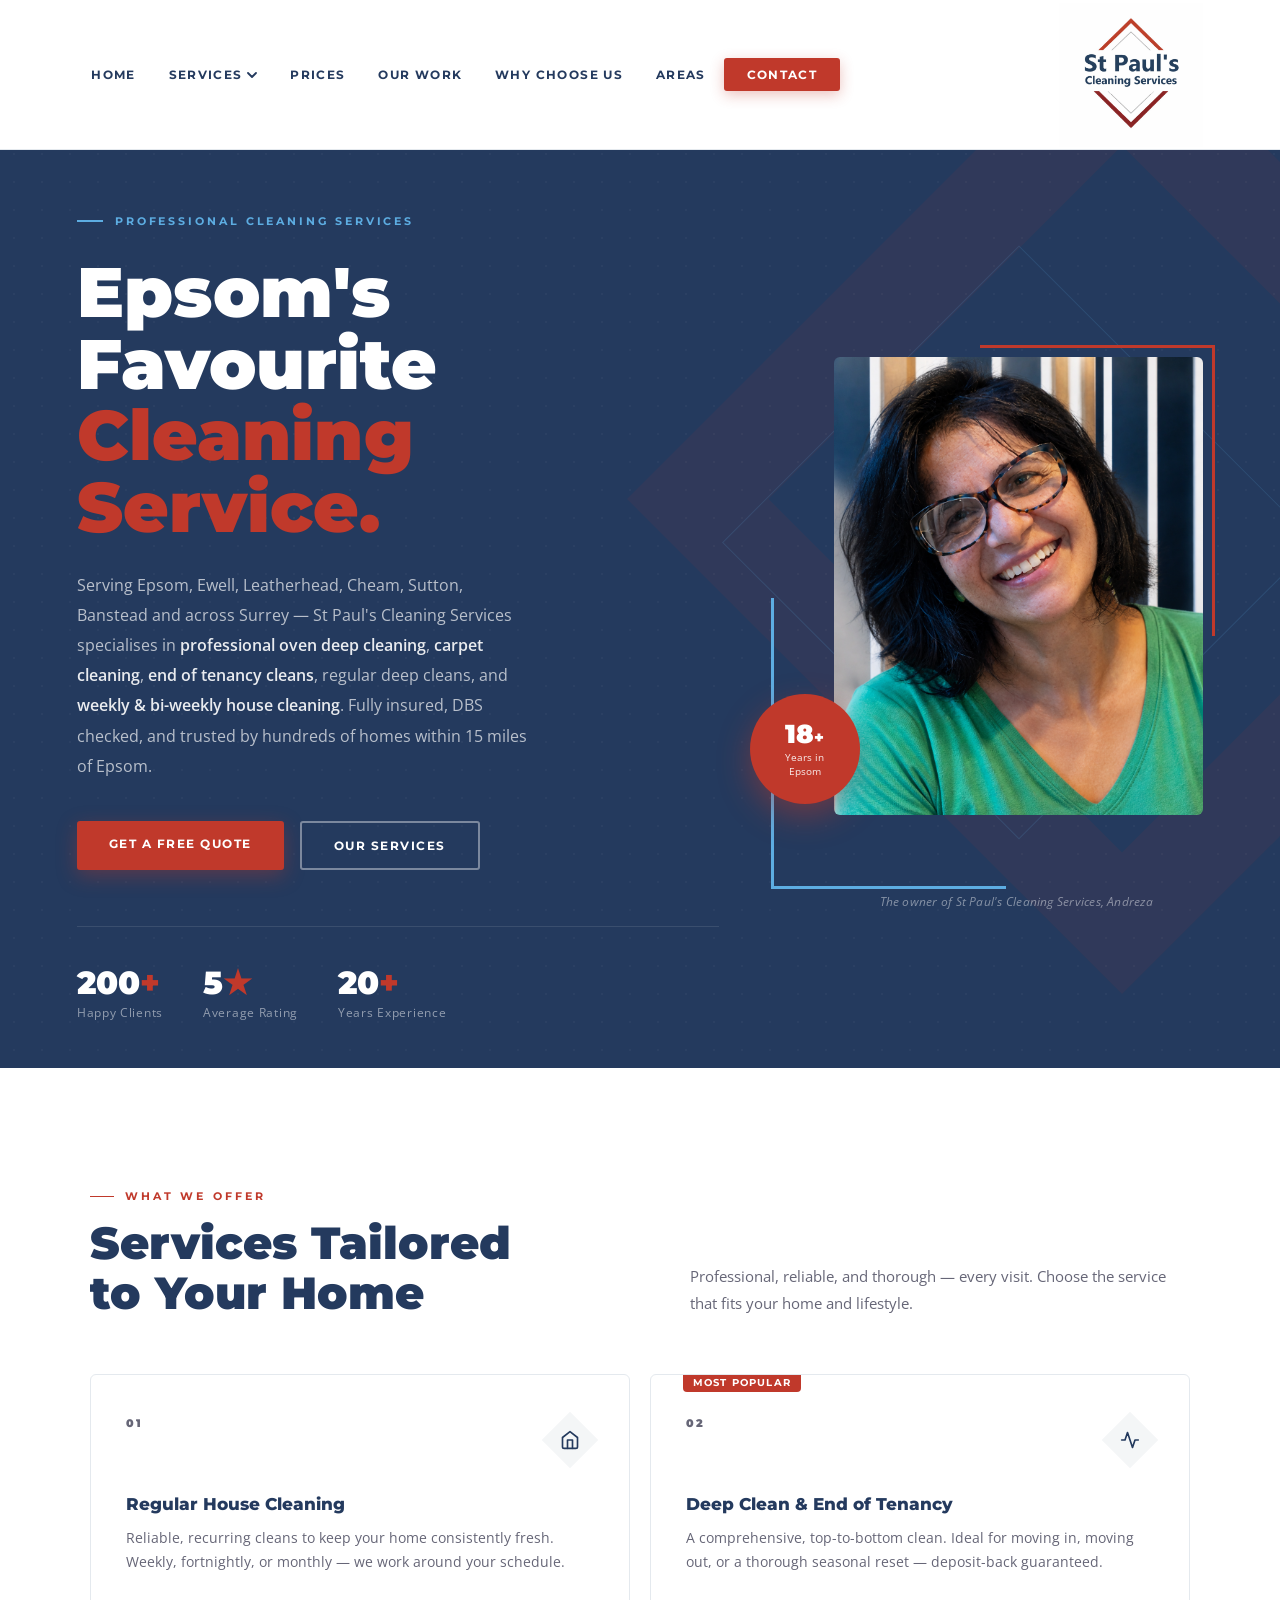
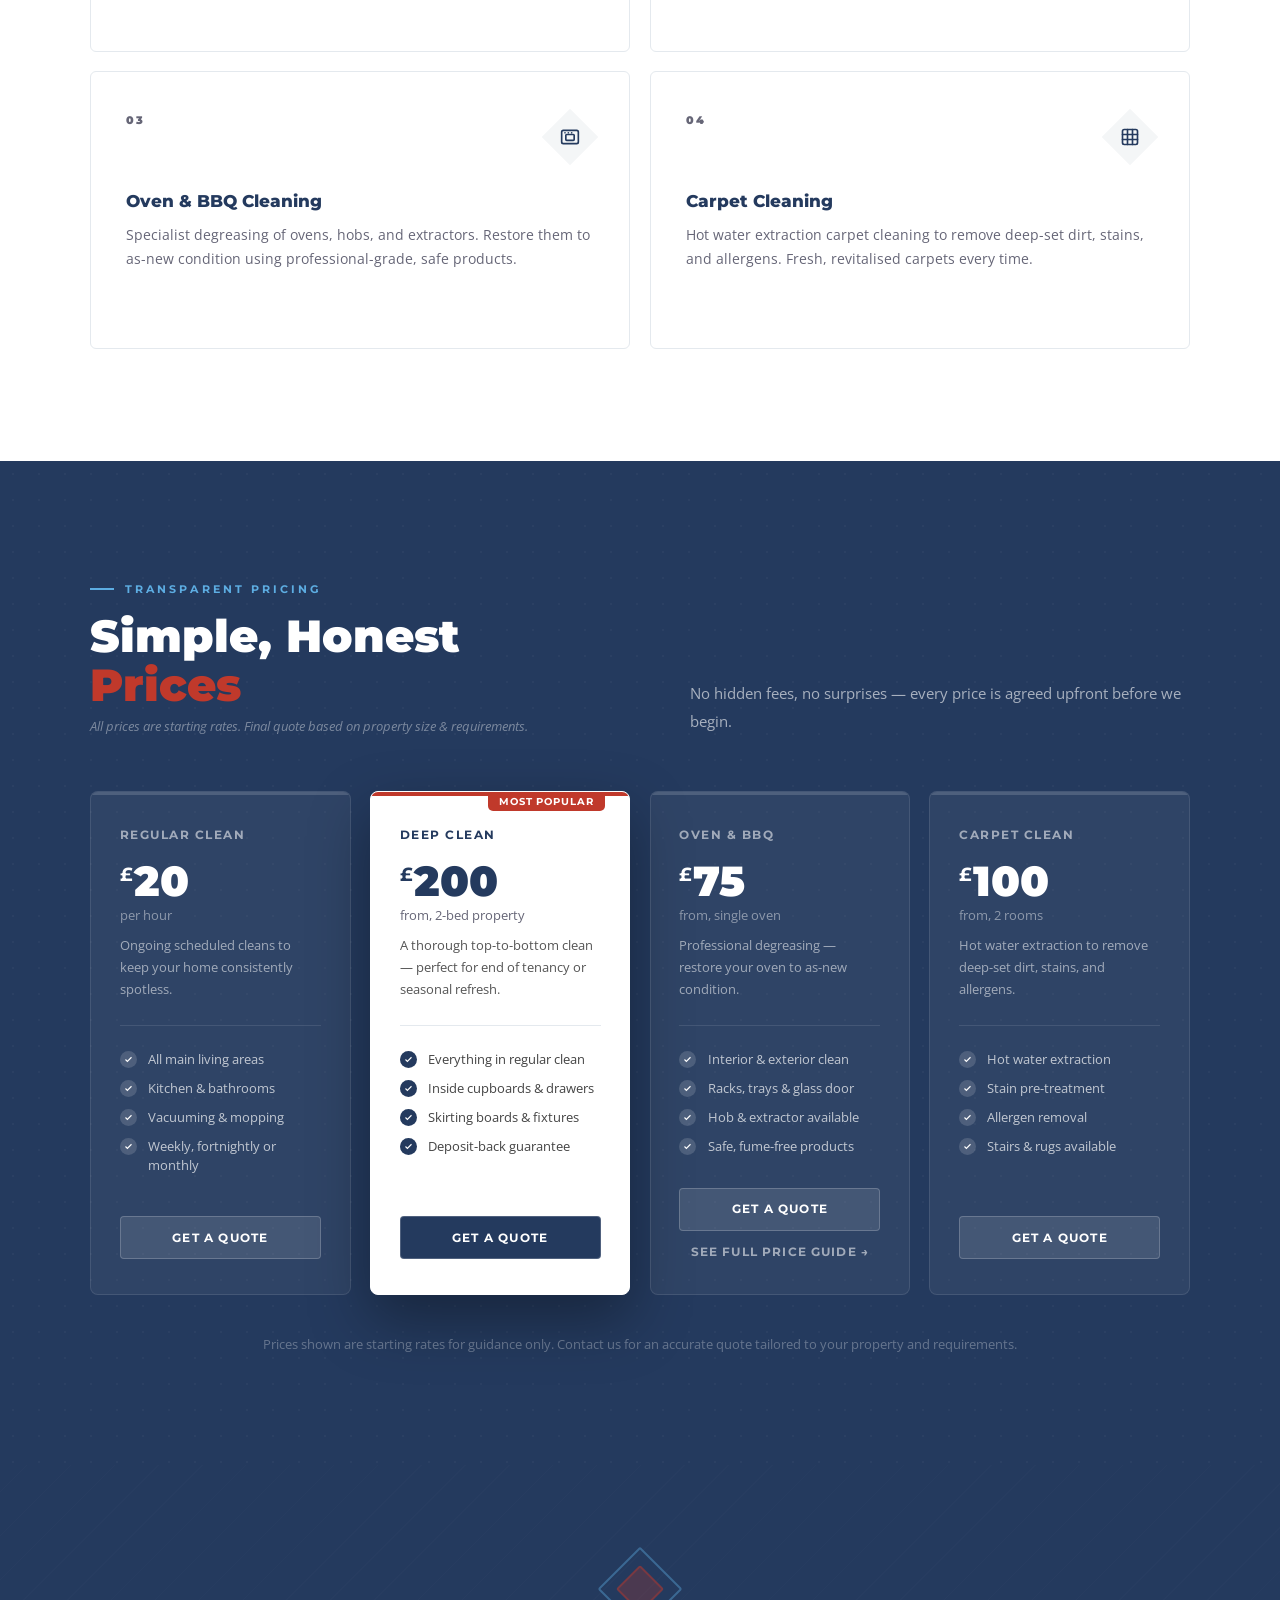
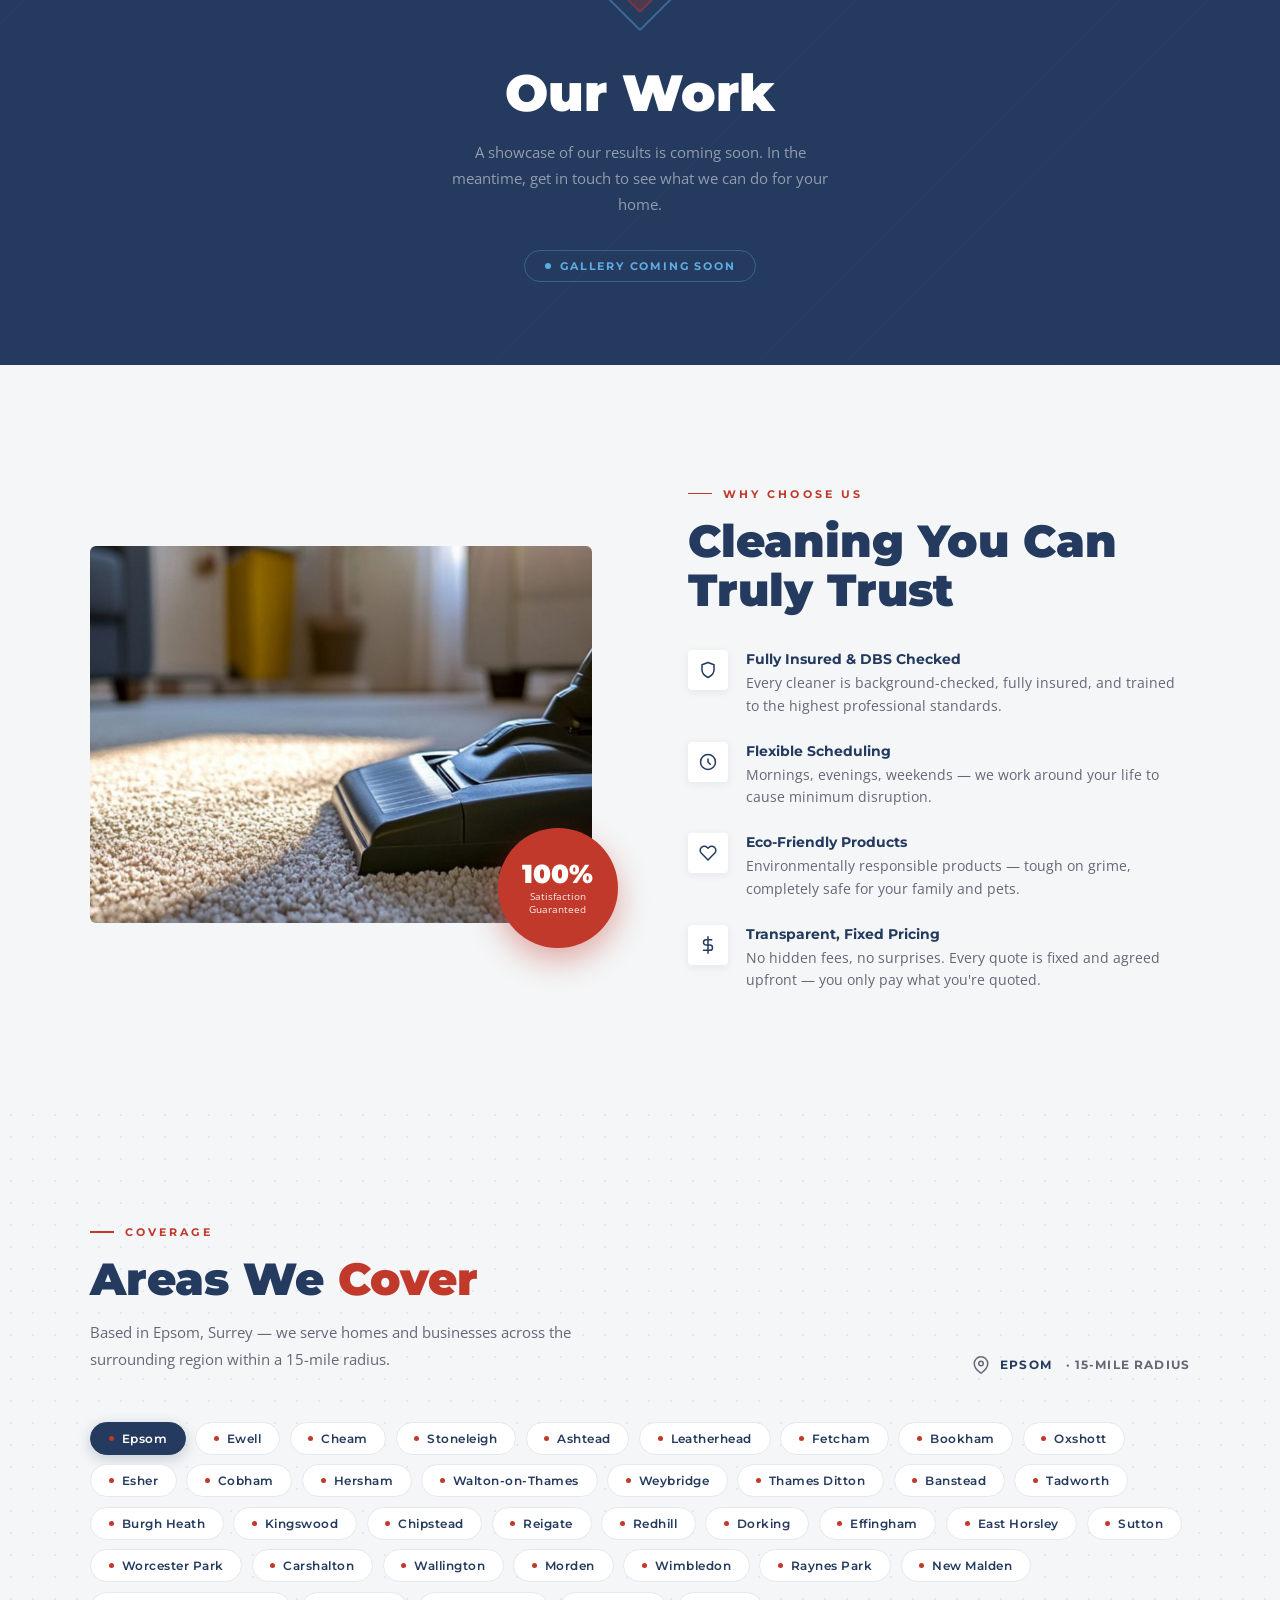
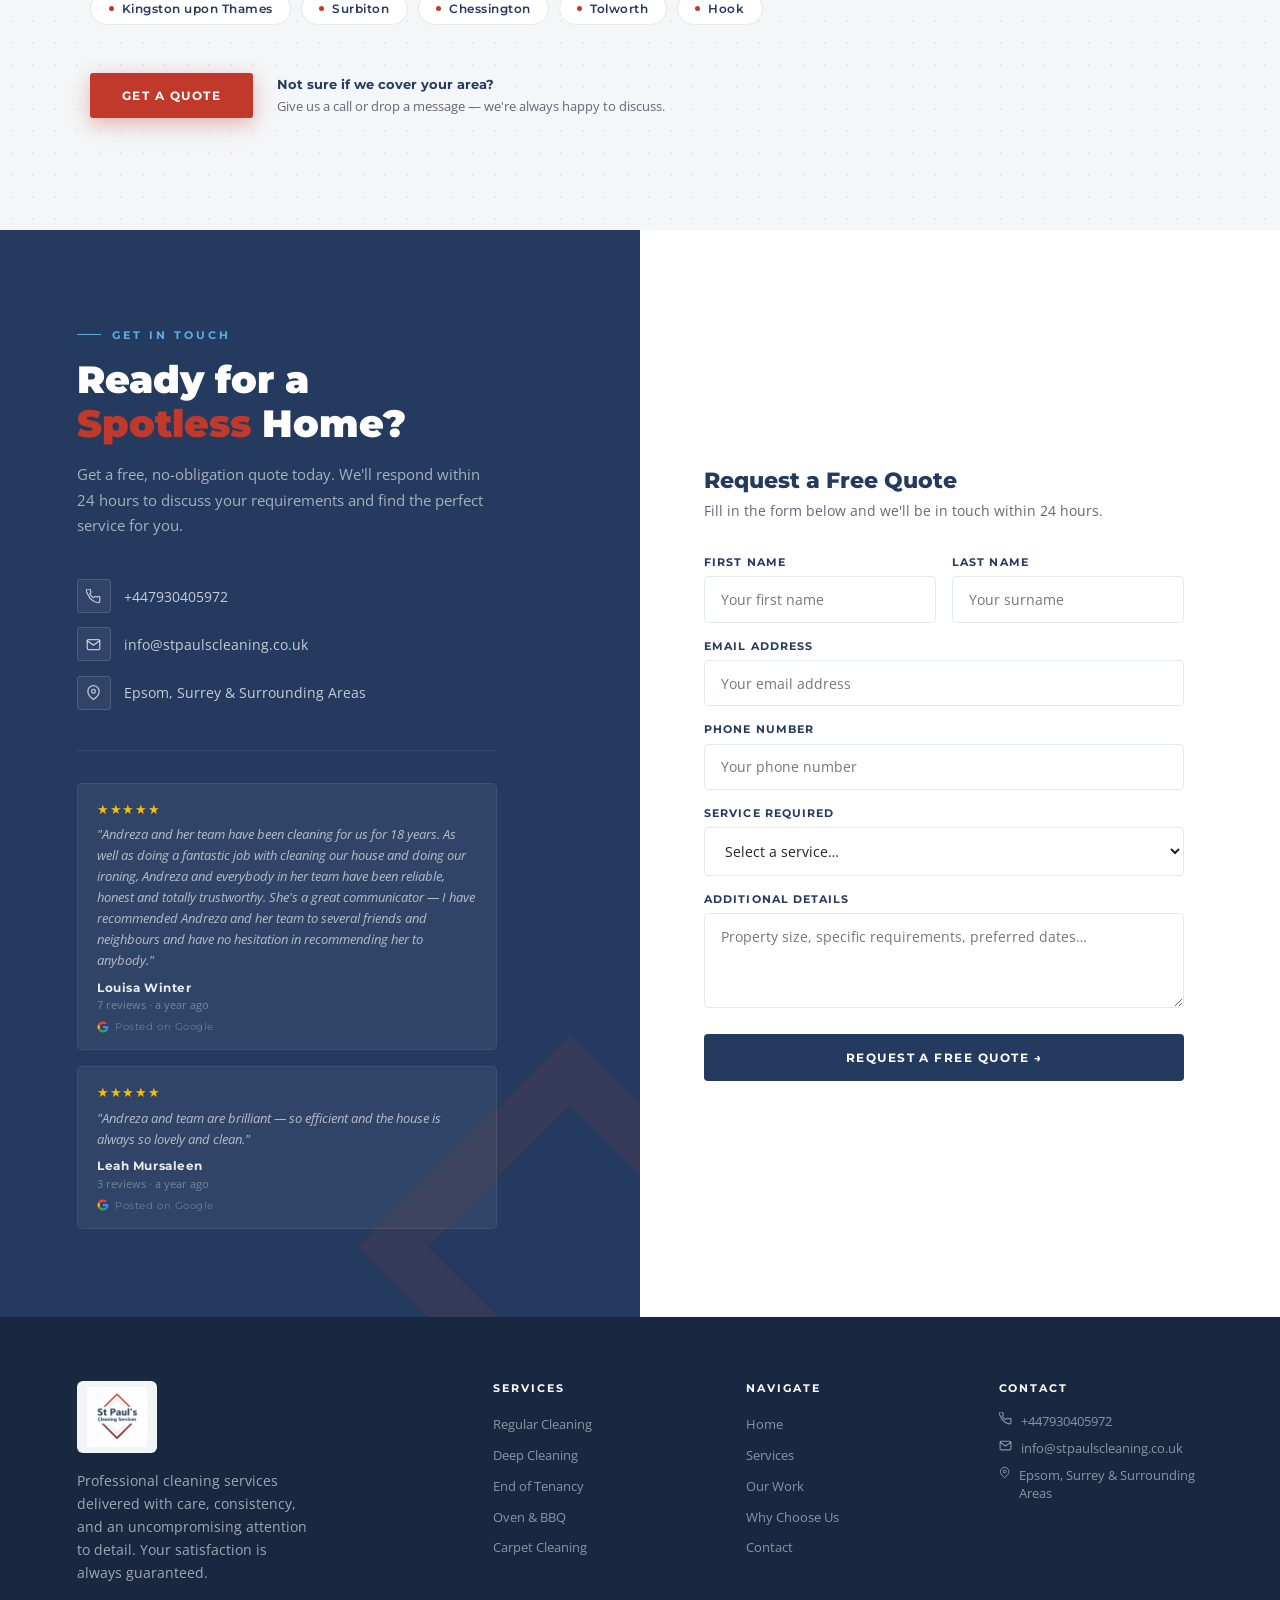
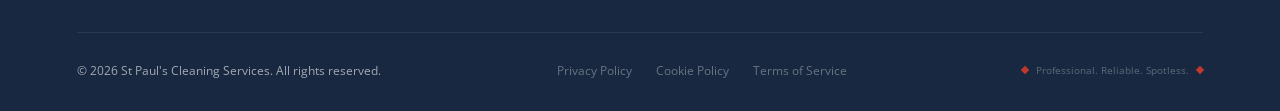
==== commit 0d01a158: "Update hero happy-clients stat to 200+ Also refresh the Google Search Console verification file.  Co" ====
--- a/index.html
+++ b/index.html
@@ -1310,29 +1310,28 @@
             :root { --nav-h: 100px; }
             .nav-links { display: none; }
             .hamburger { display: flex; }
-            .hero-body  { flex-direction: column; padding: 3rem 5% 2rem; }
+            .hero-body  { flex-direction: row; align-items: flex-start; padding: 2.5rem 5% 2rem; gap: 1.2rem; }
+            .hero-text  { flex: 1; min-width: 0; }
+            .hero-desc  { max-width: 100%; font-size: 0.9rem; }
             .hero-visual {
                 display: block;
-                flex: none;
-                width: 100%;
-                height: 300px;
-                margin-top: 2rem;
-                margin-bottom: 2.5rem;
+                flex: 0 0 120px;
+                height: 160px;
+                margin: 0;
+                align-self: flex-start;
+                order: 2;
             }
+            .hero-text { order: 1; }
             .hero-visual::before,
             .hero-visual::after { display: none; }
             .hero-img-main {
                 position: relative;
                 width: 100%; height: 100%;
                 right: auto; top: auto;
-                border-radius: 8px;
+                border-radius: 6px;
                 object-position: center top;
             }
-            .hero-badge {
-                width: 85px; height: 85px;
-                left: auto; right: 1rem; bottom: 1rem;
-            }
-            .hero-badge strong { font-size: 1.3rem; }
+            .hero-badge { display: none; }
             .hero-visual p { display: none; }
             .svc-grid   { grid-template-columns: 1fr; }
             .footer-grid { grid-template-columns: 1fr; }
@@ -1531,7 +1530,7 @@
             </div>
             <div class="hero-stats">
                 <div>
-                    <span class="h-stat-num" data-count="500">0<em>+</em></span>
+                    <span class="h-stat-num" data-count="200">0<em>+</em></span>
                     <span class="h-stat-lbl">Happy Clients</span>
                 </div>
                 <div>
@@ -2007,28 +2006,28 @@
         <div class="contact-form-wrap">
             <h3>Request a Free Quote</h3>
             <p>Fill in the form below and we'll be in touch within 24 hours.</p>
-            <form id="quoteForm" onsubmit="handleSubmit(event)">
+            <form id="quoteForm" action="https://formspree.io/f/xlgkpzbw" method="POST" onsubmit="handleSubmit(event)">
                 <div class="form-row">
                     <div class="form-group">
                         <label>First Name</label>
-                        <input type="text" placeholder="Your first name" required>
+                        <input type="text" name="firstName" placeholder="Your first name" required>
                     </div>
                     <div class="form-group">
                         <label>Last Name</label>
-                        <input type="text" placeholder="Your surname" required>
+                        <input type="text" name="lastName" placeholder="Your surname" required>
                     </div>
                 </div>
                 <div class="form-group">
                     <label>Email Address</label>
-                    <input type="email" placeholder="Your email address" required>
+                    <input type="email" name="email" placeholder="Your email address" required>
                 </div>
                 <div class="form-group">
                     <label>Phone Number</label>
-                    <input type="tel" placeholder="Your phone number">
+                    <input type="tel" name="phone" placeholder="Your phone number">
                 </div>
                 <div class="form-group">
                     <label>Service Required</label>
-                    <select>
+                    <select name="service">
                         <option value="">Select a service…</option>
                         <option>Regular House Cleaning</option>
                         <option>Deep Cleaning</option>
@@ -2040,7 +2039,7 @@
                 </div>
                 <div class="form-group">
                     <label>Additional Details</label>
-                    <textarea placeholder="Property size, specific requirements, preferred dates…"></textarea>
+                    <textarea name="message" placeholder="Property size, specific requirements, preferred dates…"></textarea>
                 </div>
                 <button type="submit" class="form-submit" id="submitBtn">
                     Request a Free Quote &rarr;
@@ -2178,18 +2177,38 @@
     if (statsEl) statsObserver.observe(statsEl);
 
     // ── Form submit
-    function handleSubmit(e) {
+    async function handleSubmit(e) {
         e.preventDefault();
         const btn = document.getElementById('submitBtn');
-        btn.textContent = '✓ Request Sent!';
-        btn.style.background = '#27ae60';
+        const form = e.target;
+
+        btn.textContent = 'Sending…';
         btn.disabled = true;
-        setTimeout(() => {
-            btn.textContent = 'Request a Free Quote →';
-            btn.style.background = '';
-            btn.disabled = false;
-            e.target.reset();
-        }, 3500);
+
+        try {
+            const res = await fetch(form.action, {
+                method: 'POST',
+                body: new FormData(form),
+                headers: { 'Accept': 'application/json' },
+            });
+            if (!res.ok) throw new Error('Server error');
+            btn.textContent = '✓ Request Sent!';
+            btn.style.background = '#27ae60';
+            form.reset();
+            setTimeout(() => {
+                btn.textContent = 'Request a Free Quote →';
+                btn.style.background = '';
+                btn.disabled = false;
+            }, 4000);
+        } catch (err) {
+            btn.textContent = 'Something went wrong — try again';
+            btn.style.background = '#c0392b';
+            setTimeout(() => {
+                btn.textContent = 'Request a Free Quote →';
+                btn.style.background = '';
+                btn.disabled = false;
+            }, 4000);
+        }
     }
 
     // ── Smooth scroll
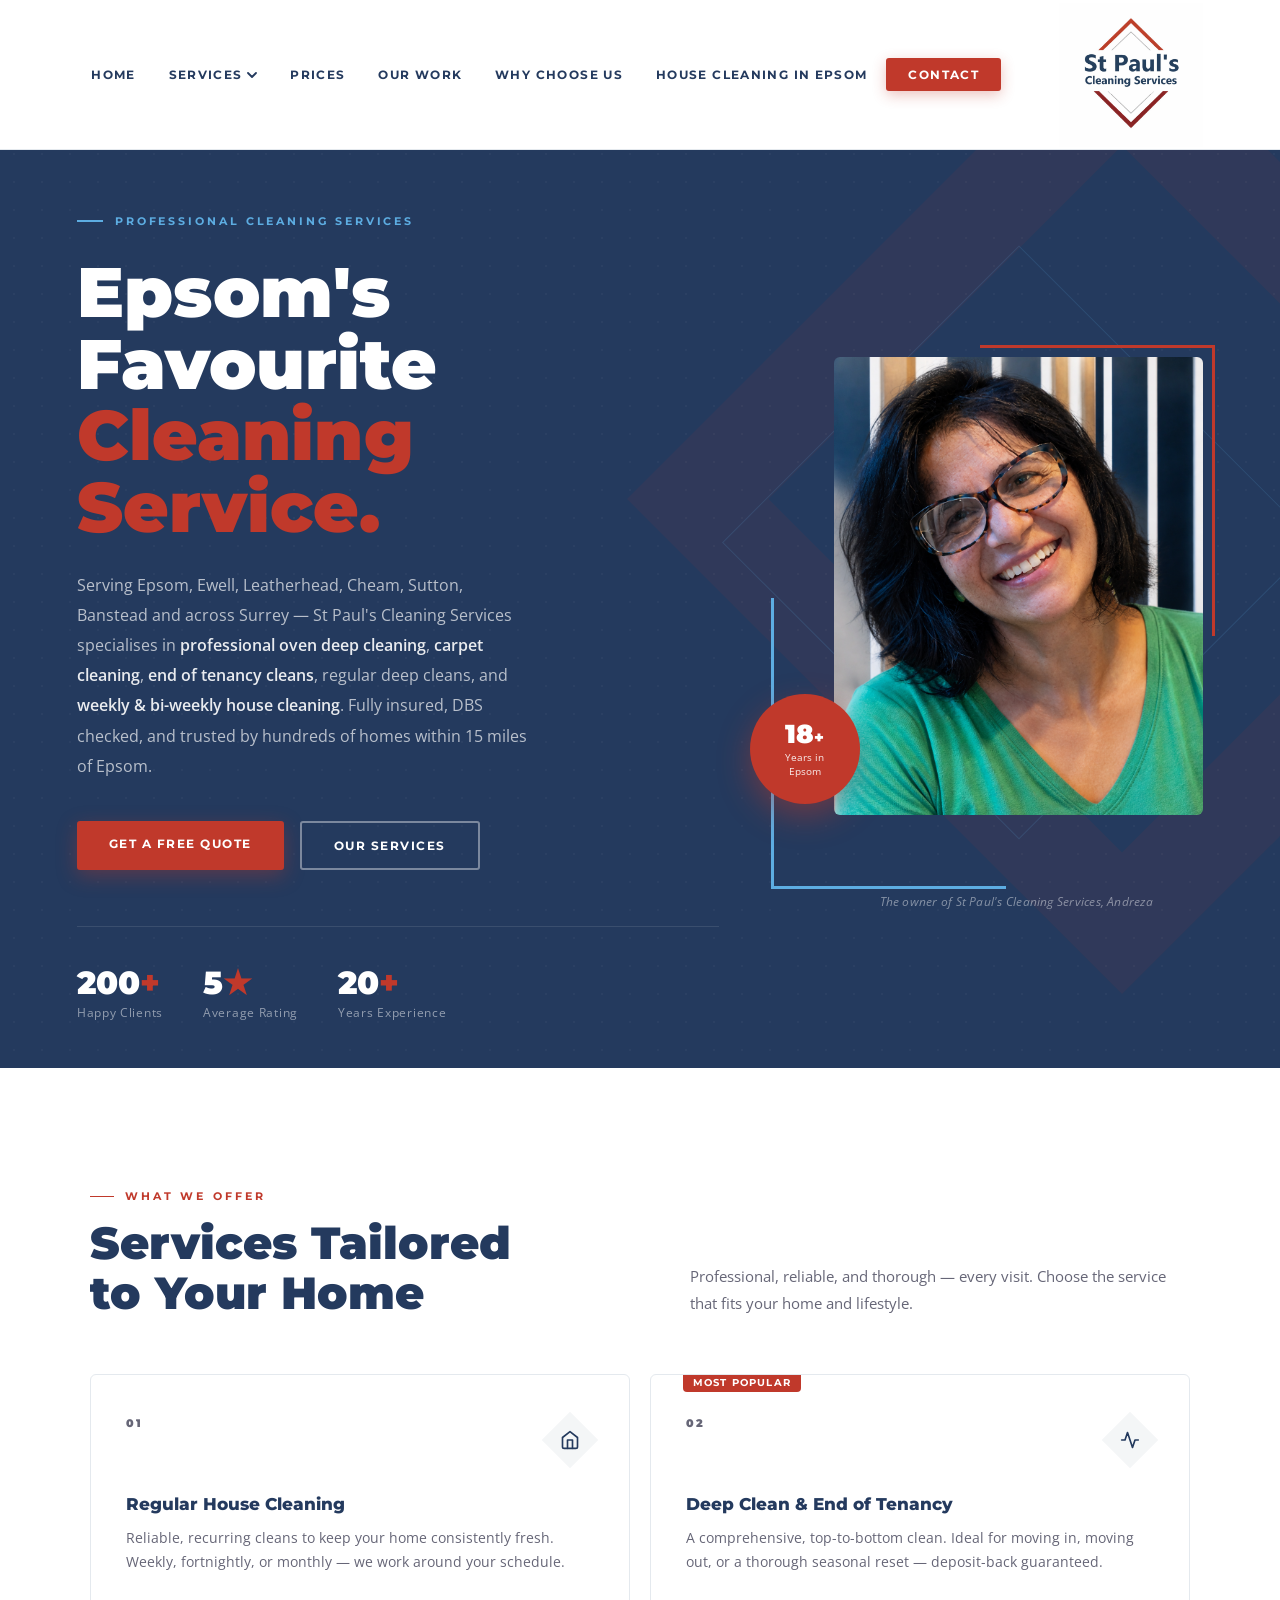
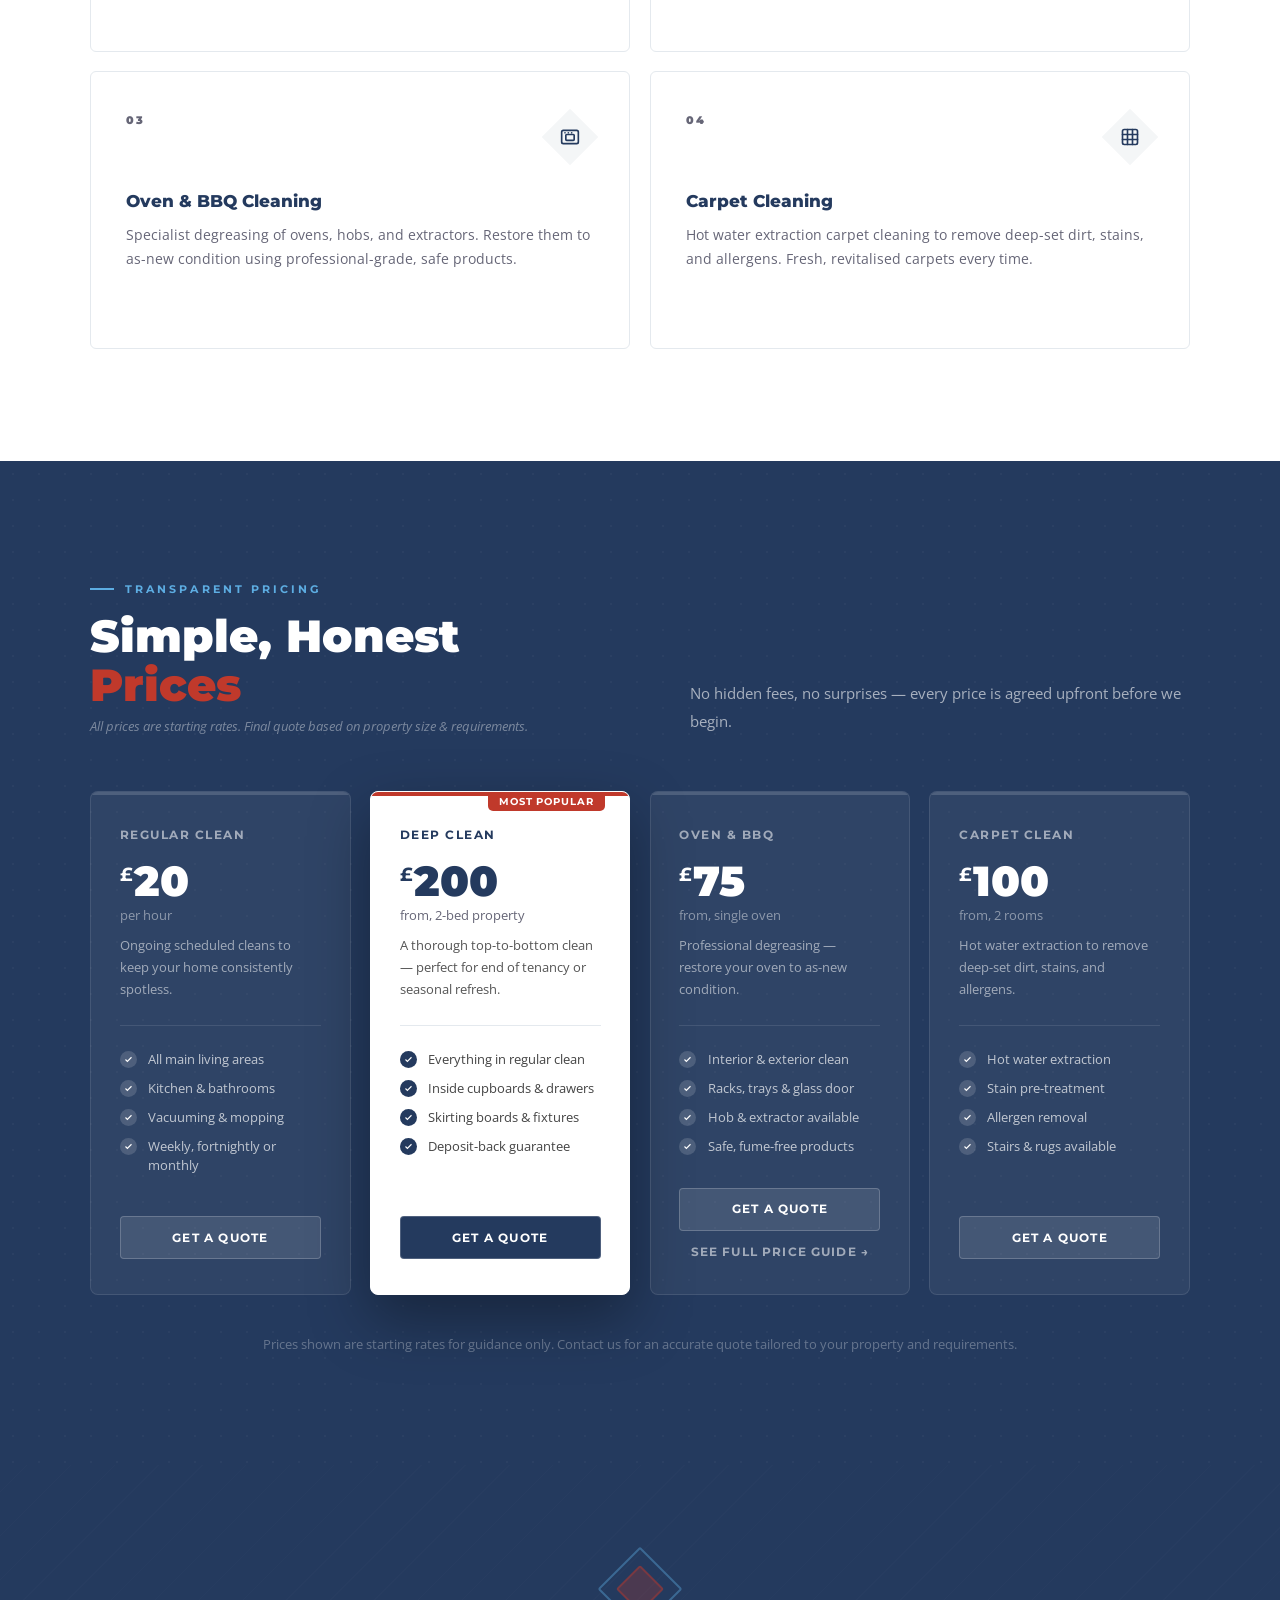
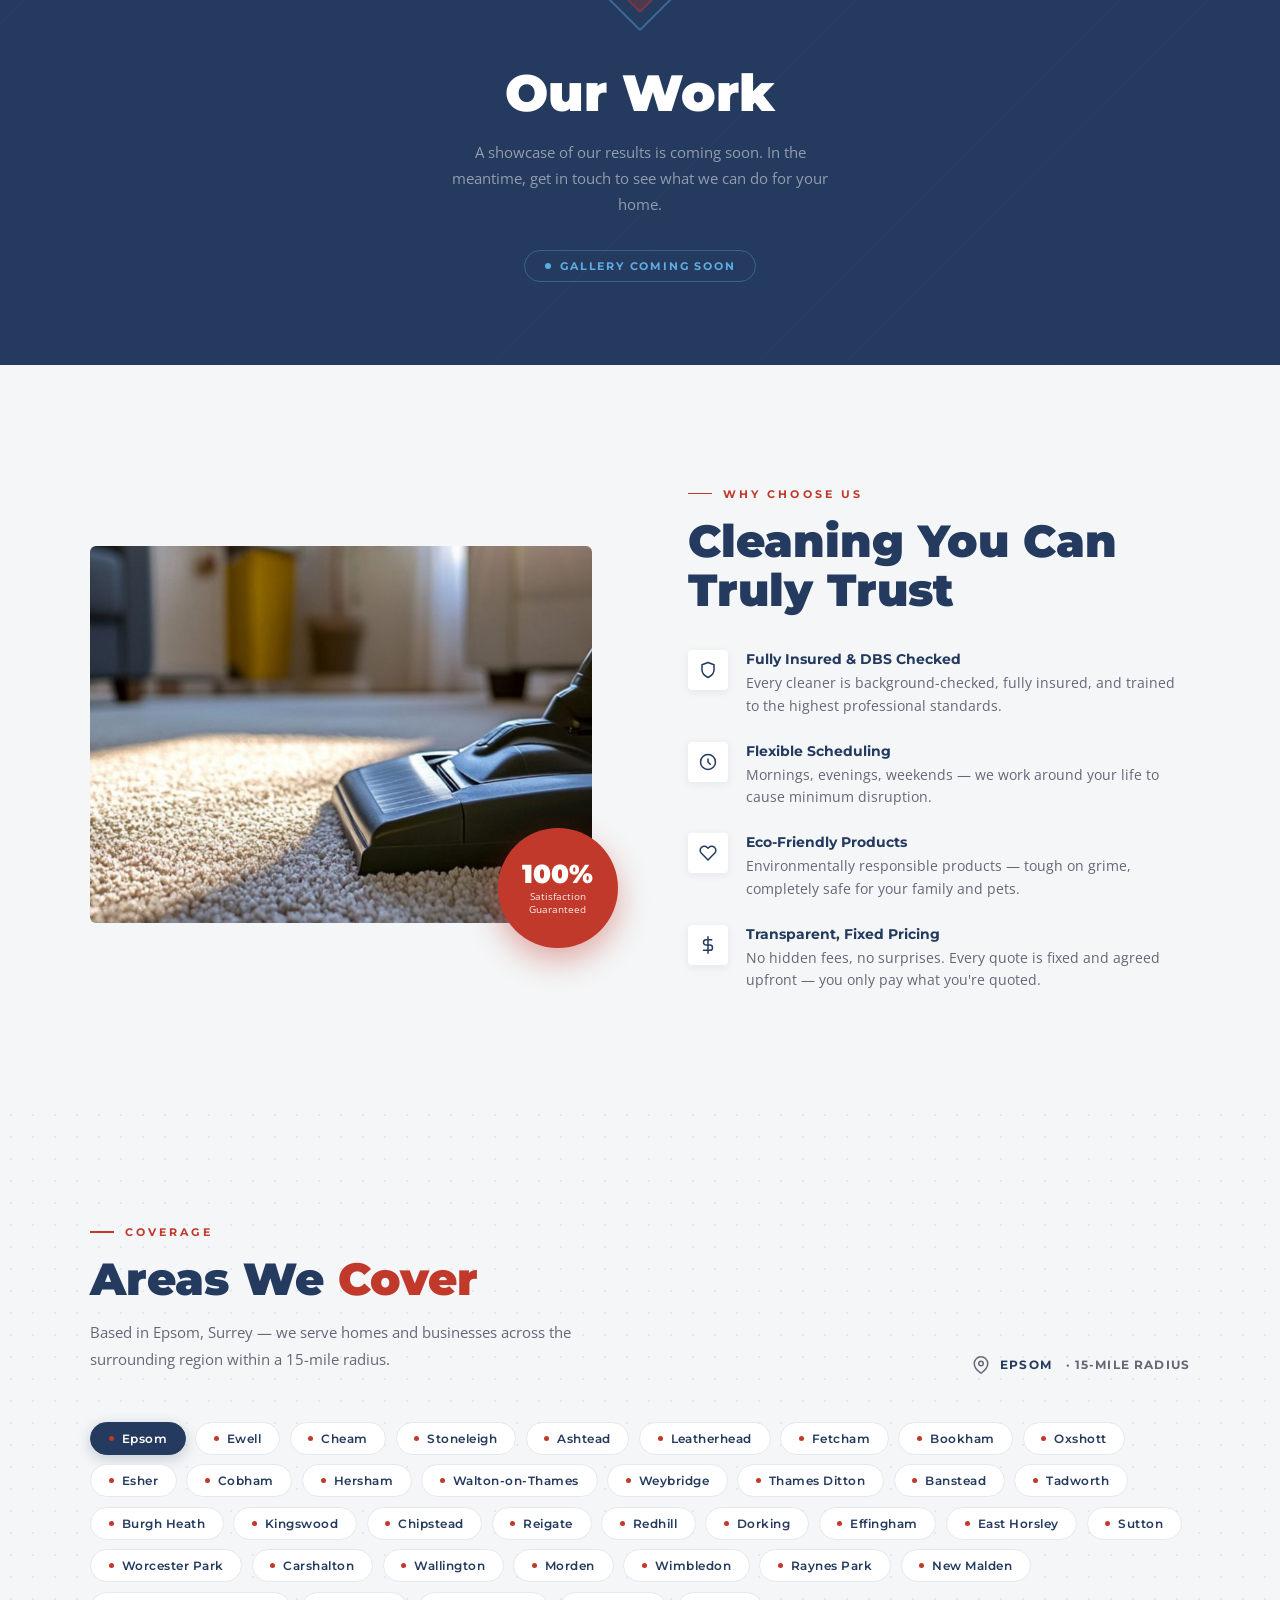
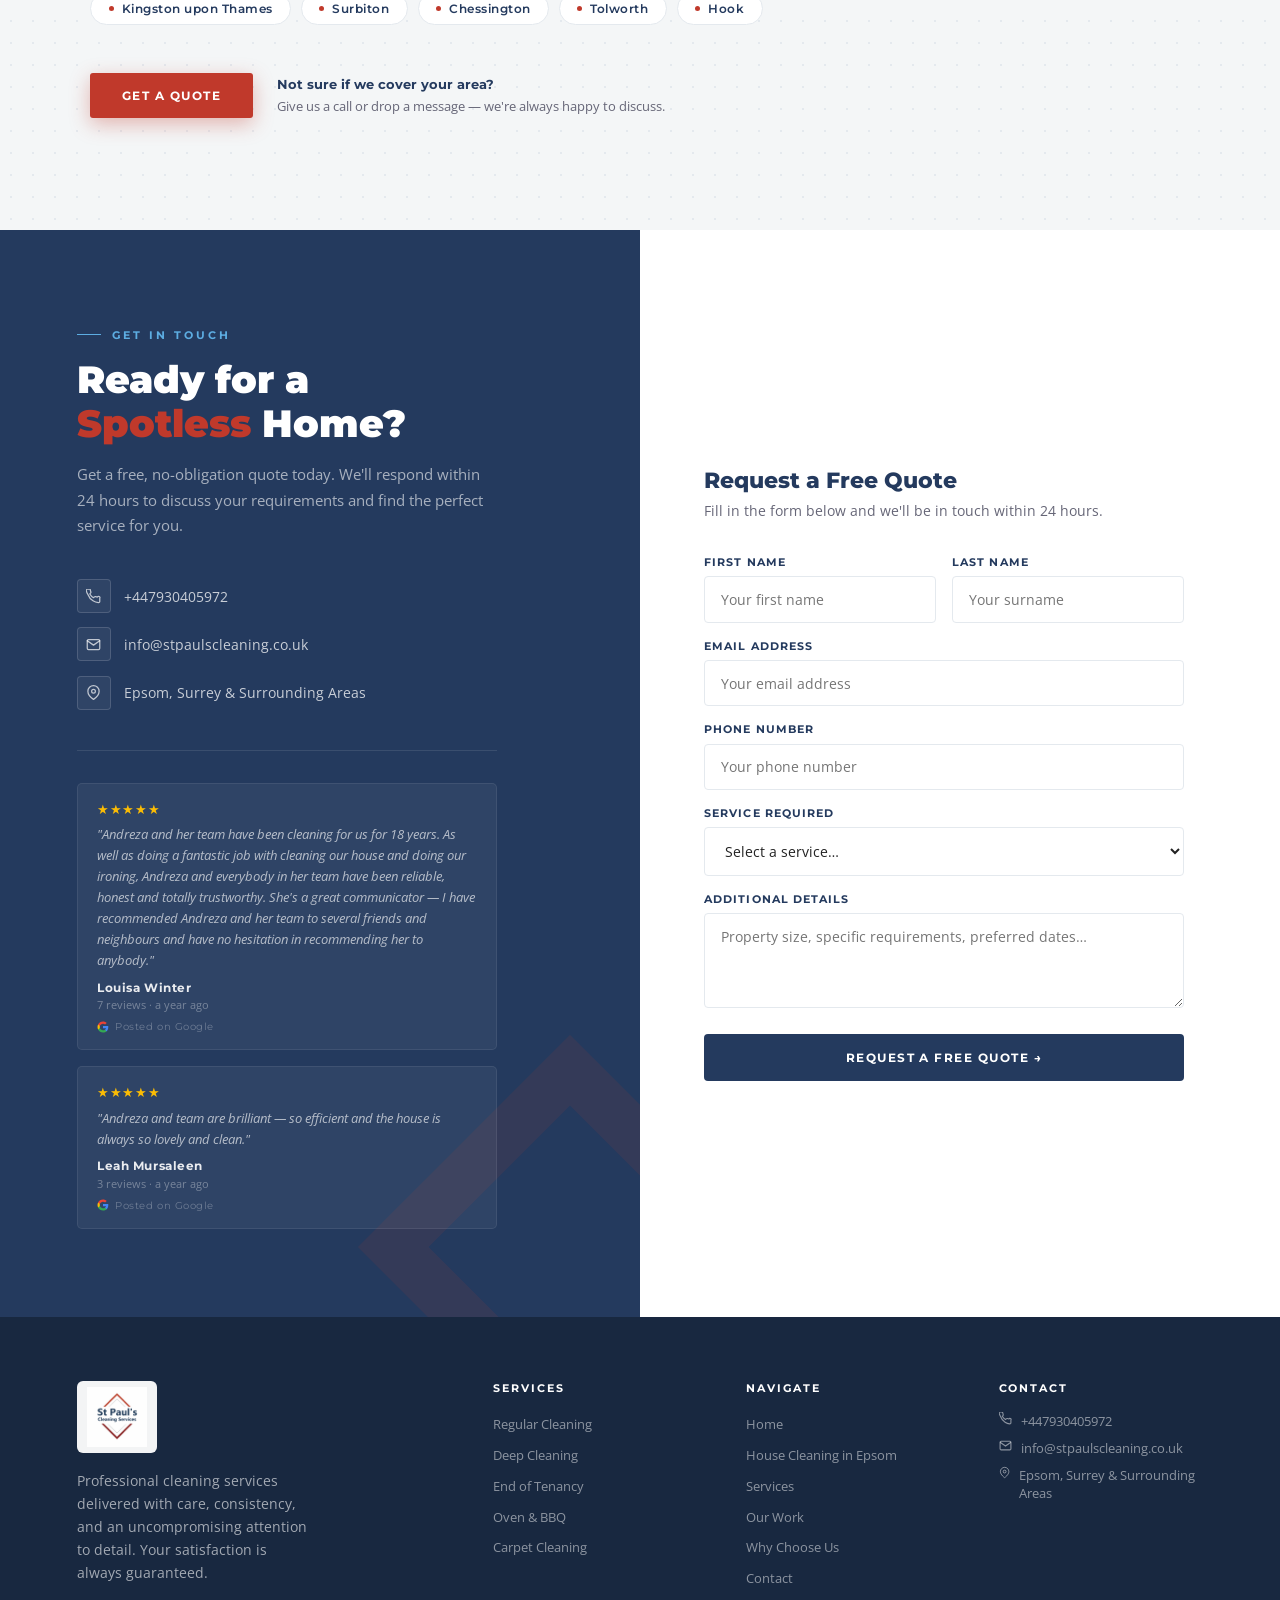
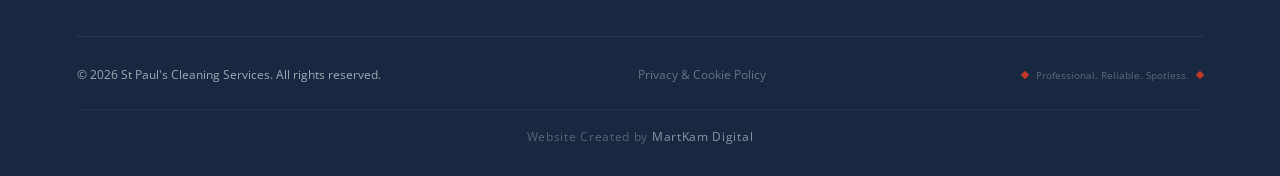
==== commit 339a51a1: "Fix canonical domain, add Epsom links, privacy/404 pages, Hostinger deploy - Canonical, og:url, sche" ====
--- a/index.html
+++ b/index.html
@@ -7,12 +7,12 @@
     <link rel="apple-touch-icon" href="StPauls-logo.png">
     <title>House Cleaning Epsom & Surrey | St Paul's Cleaning Services</title>
     <meta name="description" content="Professional house cleaning in Epsom & Surrey. Regular cleans from £20/hr, deep cleans, carpet & oven cleaning. Fully insured, DBS checked, 18+ years experience. Free quote within 24hrs.">
-    <link rel="canonical" href="https://stpaulscleaning.co.uk/">
+    <link rel="canonical" href="https://www.stpaulscleaningservices.co.uk/">
     <!-- Open Graph -->
     <meta property="og:title" content="House Cleaning Epsom & Surrey | St Paul's Cleaning Services">
     <meta property="og:description" content="Professional house cleaning in Epsom & Surrey. Regular, deep, carpet & oven cleaning. Fully insured, DBS checked, 18+ years local experience. Free quote today.">
     <meta property="og:type" content="website">
-    <meta property="og:url" content="https://stpaulscleaning.co.uk/">
+    <meta property="og:url" content="https://www.stpaulscleaningservices.co.uk/">
     <meta property="og:locale" content="en_GB">
     <meta property="og:site_name" content="St Paul's Cleaning Services">
     <!-- Twitter Card -->
@@ -33,23 +33,20 @@
       "@graph": [
         {
           "@type": "WebSite",
-          "@id": "https://stpaulscleaning.co.uk/#website",
-          "url": "https://stpaulscleaning.co.uk/",
+          "@id": "https://www.stpaulscleaningservices.co.uk/#website",
+          "url": "https://www.stpaulscleaningservices.co.uk/",
           "name": "St Paul's Cleaning Services",
           "description": "Professional house cleaning in Epsom and Surrey",
-          "inLanguage": "en-GB",
-          "potentialAction": {
-            "@type": "SearchAction",
-            "target": "https://stpaulscleaning.co.uk/?s={search_term_string}",
-            "query-input": "required name=search_term_string"
-          }
+          "inLanguage": "en-GB"
         },
         {
           "@type": "LocalBusiness",
-          "@id": "https://stpaulscleaning.co.uk/#business",
+          "@id": "https://www.stpaulscleaningservices.co.uk/#business",
           "name": "St Paul's Cleaning Services",
+          "image": "https://www.stpaulscleaningservices.co.uk/StPauls-logo.png",
+          "logo": "https://www.stpaulscleaningservices.co.uk/StPauls-logo.png",
           "description": "Professional domestic cleaning company serving Epsom and surrounding Surrey areas for over 18 years. Services include regular house cleaning, deep cleaning, carpet cleaning, and oven cleaning.",
-          "url": "https://stpaulscleaning.co.uk/",
+          "url": "https://www.stpaulscleaningservices.co.uk/",
           "telephone": "+447930405972",
           "email": "info@stpaulscleaning.co.uk",
           "priceRange": "££",
@@ -58,14 +55,12 @@
           "areaServed": [
             {"@type": "City", "name": "Epsom"},
             {"@type": "City", "name": "Ewell"},
+            {"@type": "City", "name": "Ashtead"},
+            {"@type": "City", "name": "Leatherhead"},
+            {"@type": "City", "name": "Tadworth"},
+            {"@type": "City", "name": "Banstead"},
             {"@type": "City", "name": "Cheam"},
-            {"@type": "City", "name": "Banstead"},
-            {"@type": "City", "name": "Leatherhead"},
-            {"@type": "City", "name": "Sutton"},
-            {"@type": "City", "name": "Wimbledon"},
-            {"@type": "City", "name": "Kingston upon Thames"},
-            {"@type": "City", "name": "Cobham"},
-            {"@type": "City", "name": "Esher"}
+            {"@type": "City", "name": "Sutton"}
           ],
           "address": {
             "@type": "PostalAddress",
@@ -83,36 +78,29 @@
             {"@type": "OpeningHoursSpecification", "dayOfWeek": ["Monday","Tuesday","Wednesday","Thursday","Friday"], "opens": "08:00", "closes": "18:00"},
             {"@type": "OpeningHoursSpecification", "dayOfWeek": "Saturday", "opens": "08:00", "closes": "14:00"}
           ],
-          "aggregateRating": {
-            "@type": "AggregateRating",
-            "ratingValue": "5",
-            "reviewCount": "47",
-            "bestRating": "5"
-          },
           "hasOfferCatalog": {
             "@type": "OfferCatalog",
             "name": "Cleaning Services",
             "itemListElement": [
-              {"@type": "Offer", "itemOffered": {"@type": "Service", "name": "Regular House Cleaning", "url": "https://stpaulscleaning.co.uk/regular-cleaning.html"}},
-              {"@type": "Offer", "itemOffered": {"@type": "Service", "name": "Deep Clean", "url": "https://stpaulscleaning.co.uk/deep-clean.html"}},
-              {"@type": "Offer", "itemOffered": {"@type": "Service", "name": "Carpet Cleaning", "url": "https://stpaulscleaning.co.uk/carpet-cleaning.html"}},
-              {"@type": "Offer", "itemOffered": {"@type": "Service", "name": "Oven & BBQ Cleaning", "url": "https://stpaulscleaning.co.uk/oven-cleaning.html"}}
+              {"@type": "Offer", "itemOffered": {"@type": "Service", "name": "Regular House Cleaning", "url": "https://www.stpaulscleaningservices.co.uk/regular-cleaning.html"}},
+              {"@type": "Offer", "itemOffered": {"@type": "Service", "name": "Deep Clean", "url": "https://www.stpaulscleaningservices.co.uk/deep-clean.html"}},
+              {"@type": "Offer", "itemOffered": {"@type": "Service", "name": "Carpet Cleaning", "url": "https://www.stpaulscleaningservices.co.uk/carpet-cleaning.html"}},
+              {"@type": "Offer", "itemOffered": {"@type": "Service", "name": "Oven & BBQ Cleaning", "url": "https://www.stpaulscleaningservices.co.uk/oven-cleaning.html"}}
             ]
-          },
-          "sameAs": []
+          }
         },
         {
           "@type": "WebPage",
-          "@id": "https://stpaulscleaning.co.uk/#webpage",
-          "url": "https://stpaulscleaning.co.uk/",
+          "@id": "https://www.stpaulscleaningservices.co.uk/#webpage",
+          "url": "https://www.stpaulscleaningservices.co.uk/",
           "name": "House Cleaning Epsom & Surrey | St Paul's Cleaning Services",
-          "isPartOf": {"@id": "https://stpaulscleaning.co.uk/#website"},
-          "about": {"@id": "https://stpaulscleaning.co.uk/#business"},
+          "isPartOf": {"@id": "https://www.stpaulscleaningservices.co.uk/#website"},
+          "about": {"@id": "https://www.stpaulscleaningservices.co.uk/#business"},
           "description": "Professional house cleaning in Epsom & Surrey. Regular, deep, carpet & oven cleaning. Fully insured, DBS checked, 18+ years experience.",
           "inLanguage": "en-GB",
           "breadcrumb": {
             "@type": "BreadcrumbList",
-            "itemListElement": [{"@type": "ListItem", "position": 1, "name": "Home", "item": "https://stpaulscleaning.co.uk/"}]
+            "itemListElement": [{"@type": "ListItem", "position": 1, "name": "Home", "item": "https://www.stpaulscleaningservices.co.uk/"}]
           }
         }
       ]
@@ -1024,6 +1012,14 @@
             width: 6px; height: 6px;
             background: var(--red); transform: rotate(45deg); display: inline-block;
         }
+        .footer-credit {
+            margin-top: 1.6rem; padding-top: 1.2rem;
+            border-top: 1px solid rgba(255,255,255,0.06);
+            text-align: center; font-size: 0.72rem;
+            letter-spacing: 0.06em; color: rgba(255,255,255,0.28);
+        }
+        .footer-credit a { color: rgba(255,255,255,0.5); text-decoration: none; transition: color 0.2s; }
+        .footer-credit a:hover, .footer-credit a:focus-visible { color: var(--red); }
 
         /* ═══════════════════════════════════
            03 — PRICES
@@ -1347,6 +1343,8 @@
             .hero-stats { flex-direction: column; gap: 1.2rem; }
             .areas-header { flex-direction: column; align-items: flex-start; }
         }
+        /* Long nav labels wrap below this width, so use the menu button instead */
+        @media (max-width: 1199px) { .nav-links { display: none; } .hamburger { display: flex; } }
     </style>
 </head>
 <body>
@@ -1379,7 +1377,7 @@
         <li><a href="#prices">Prices</a></li>
         <li><a href="#our-work">Our Work</a></li>
         <li><a href="#about">Why Choose Us</a></li>
-        <li><a href="#areas">Areas</a></li>
+        <li><a href="areas-epsom.html">House Cleaning in Epsom</a></li>
         <li><a href="contact.html" class="nav-cta">Contact</a></li>
     </ul>
     <button class="hamburger" id="hamburger" aria-label="Toggle menu">
@@ -1402,7 +1400,7 @@
     <a href="#prices">Prices</a>
     <a href="#our-work">Our Work</a>
     <a href="#about">Why Choose Us</a>
-    <a href="#areas">Areas</a>
+    <a href="areas-epsom.html">House Cleaning in Epsom</a>
     <a href="#contact">Contact</a>
 </div>
 
@@ -2070,6 +2068,7 @@
             <h4>Navigate</h4>
             <ul>
                 <li><a href="#hero">Home</a></li>
+                <li><a href="areas-epsom.html">House Cleaning in Epsom</a></li>
                 <li><a href="#services">Services</a></li>
                 <li><a href="#our-work">Our Work</a></li>
                 <li><a href="#about">Why Choose Us</a></li>
@@ -2094,16 +2093,15 @@
     </div>
     <div class="footer-bottom">
         <span>&copy; 2026 St Paul's Cleaning Services. All rights reserved.</span>
-        <div class="footer-legal">
-            <a href="#">Privacy Policy</a>
-            <a href="#">Cookie Policy</a>
-            <a href="#">Terms of Service</a>
-        </div>
+        <div class="footer-legal"><a href="privacy-policy.html">Privacy &amp; Cookie Policy</a></div>
         <div class="footer-mark">
             <span></span>
             <small>Professional. Reliable. Spotless.</small>
             <span></span>
         </div>
+    </div>
+    <div class="footer-credit">
+        Website Created by <a href="https://www.martkamdigital.com/" target="_blank" rel="noopener">MartKam Digital</a>
     </div>
 </footer>
 
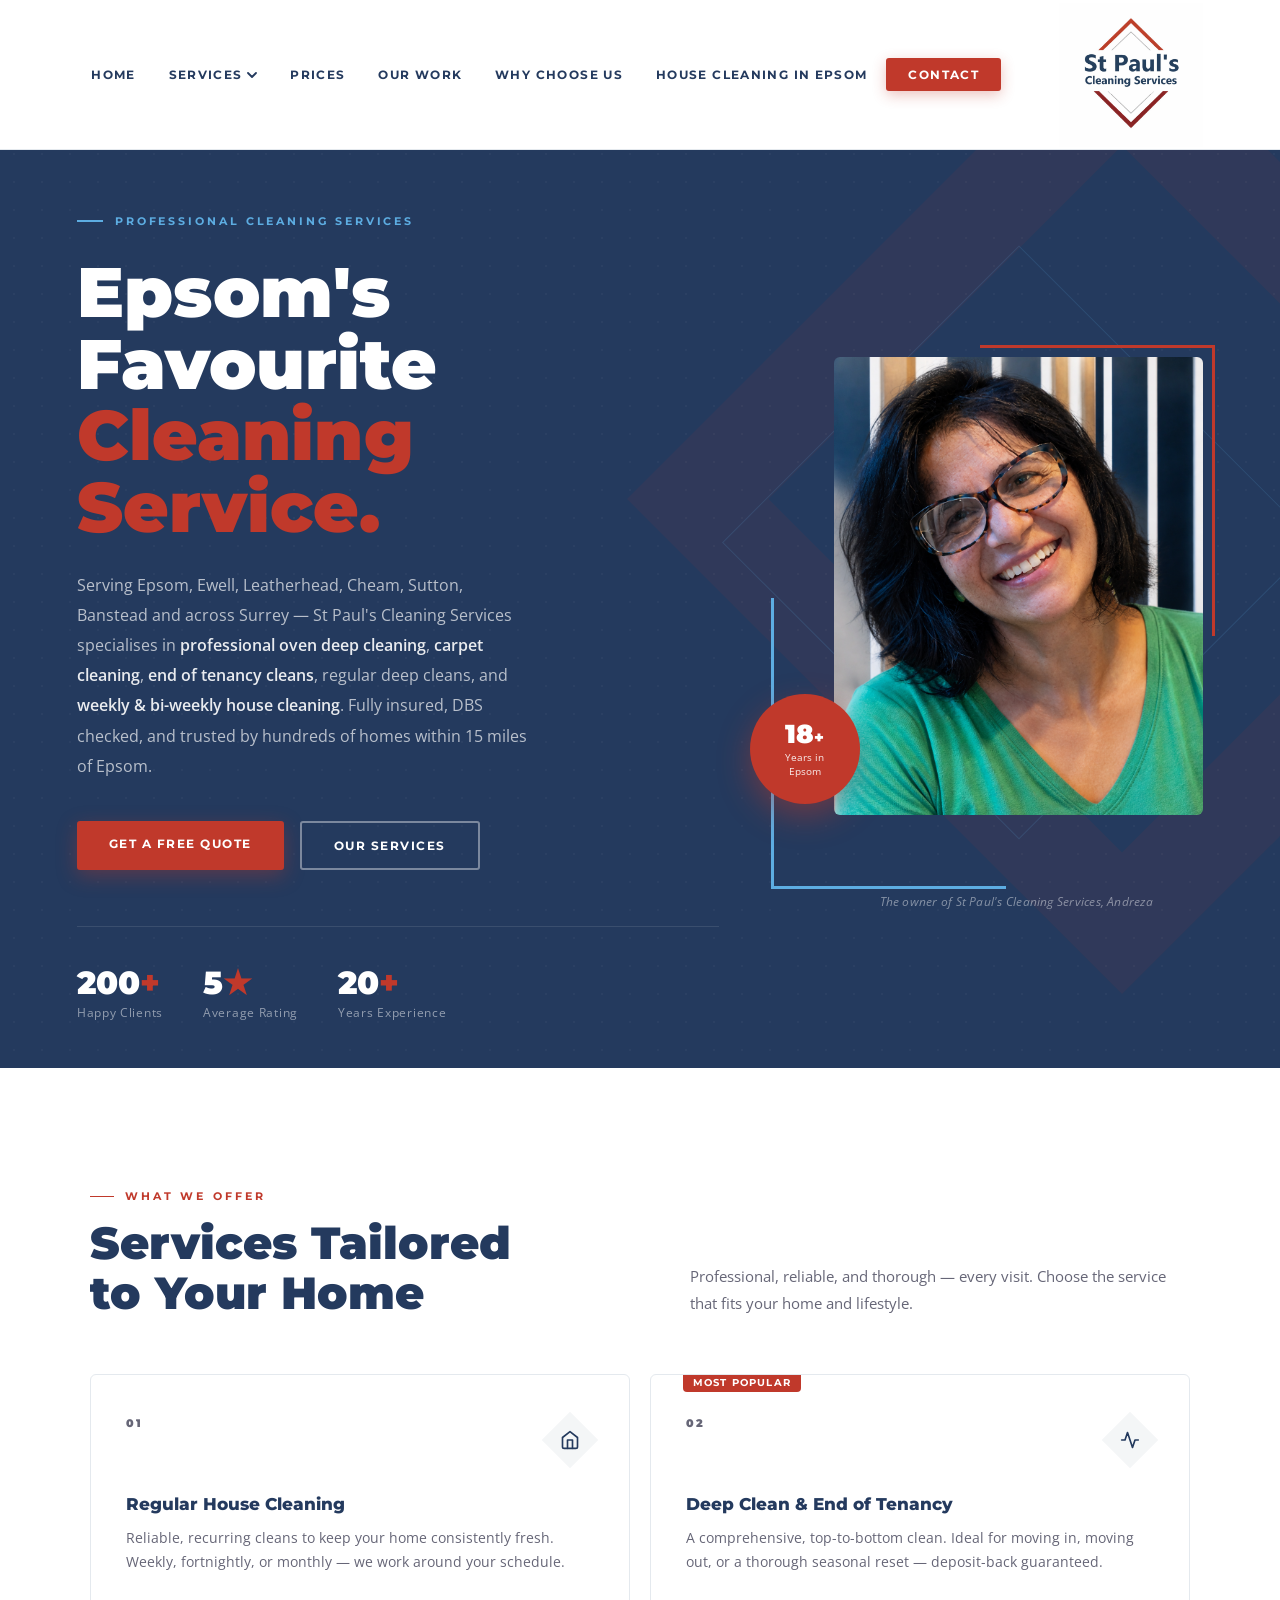
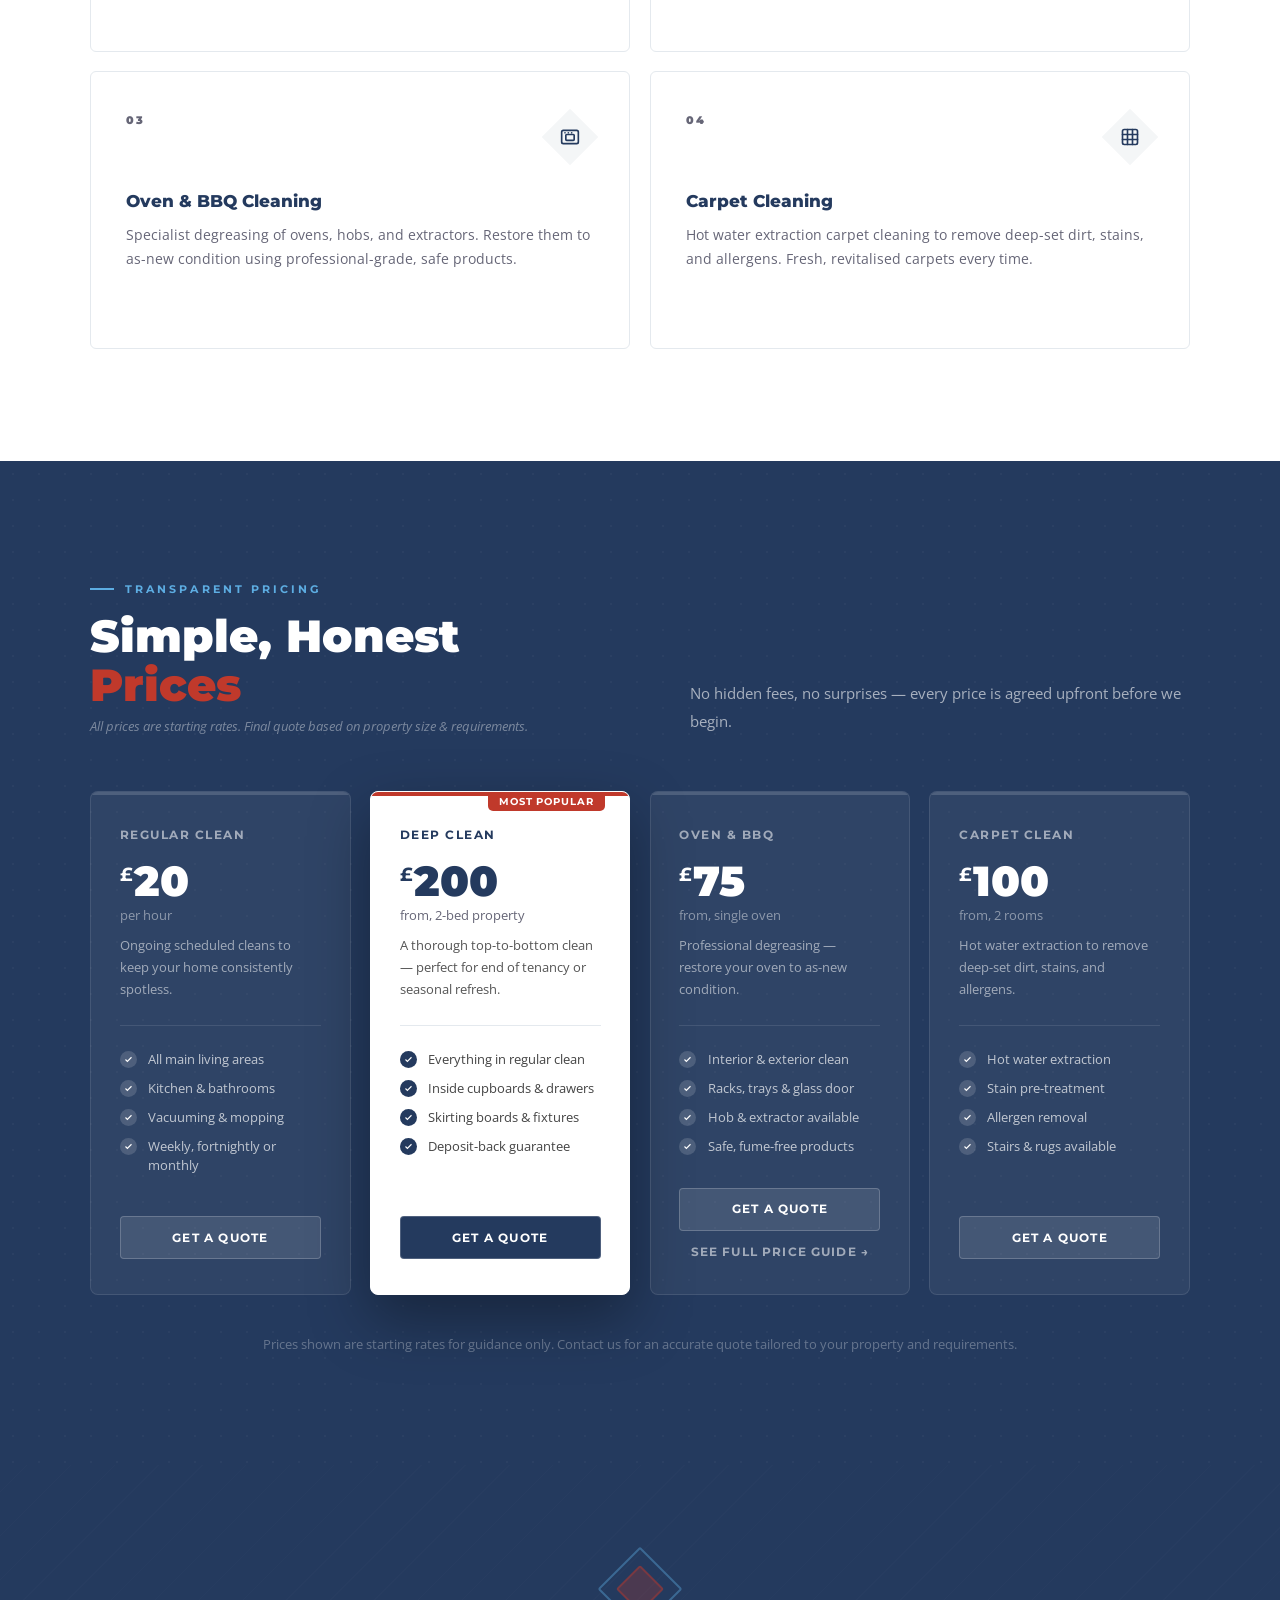
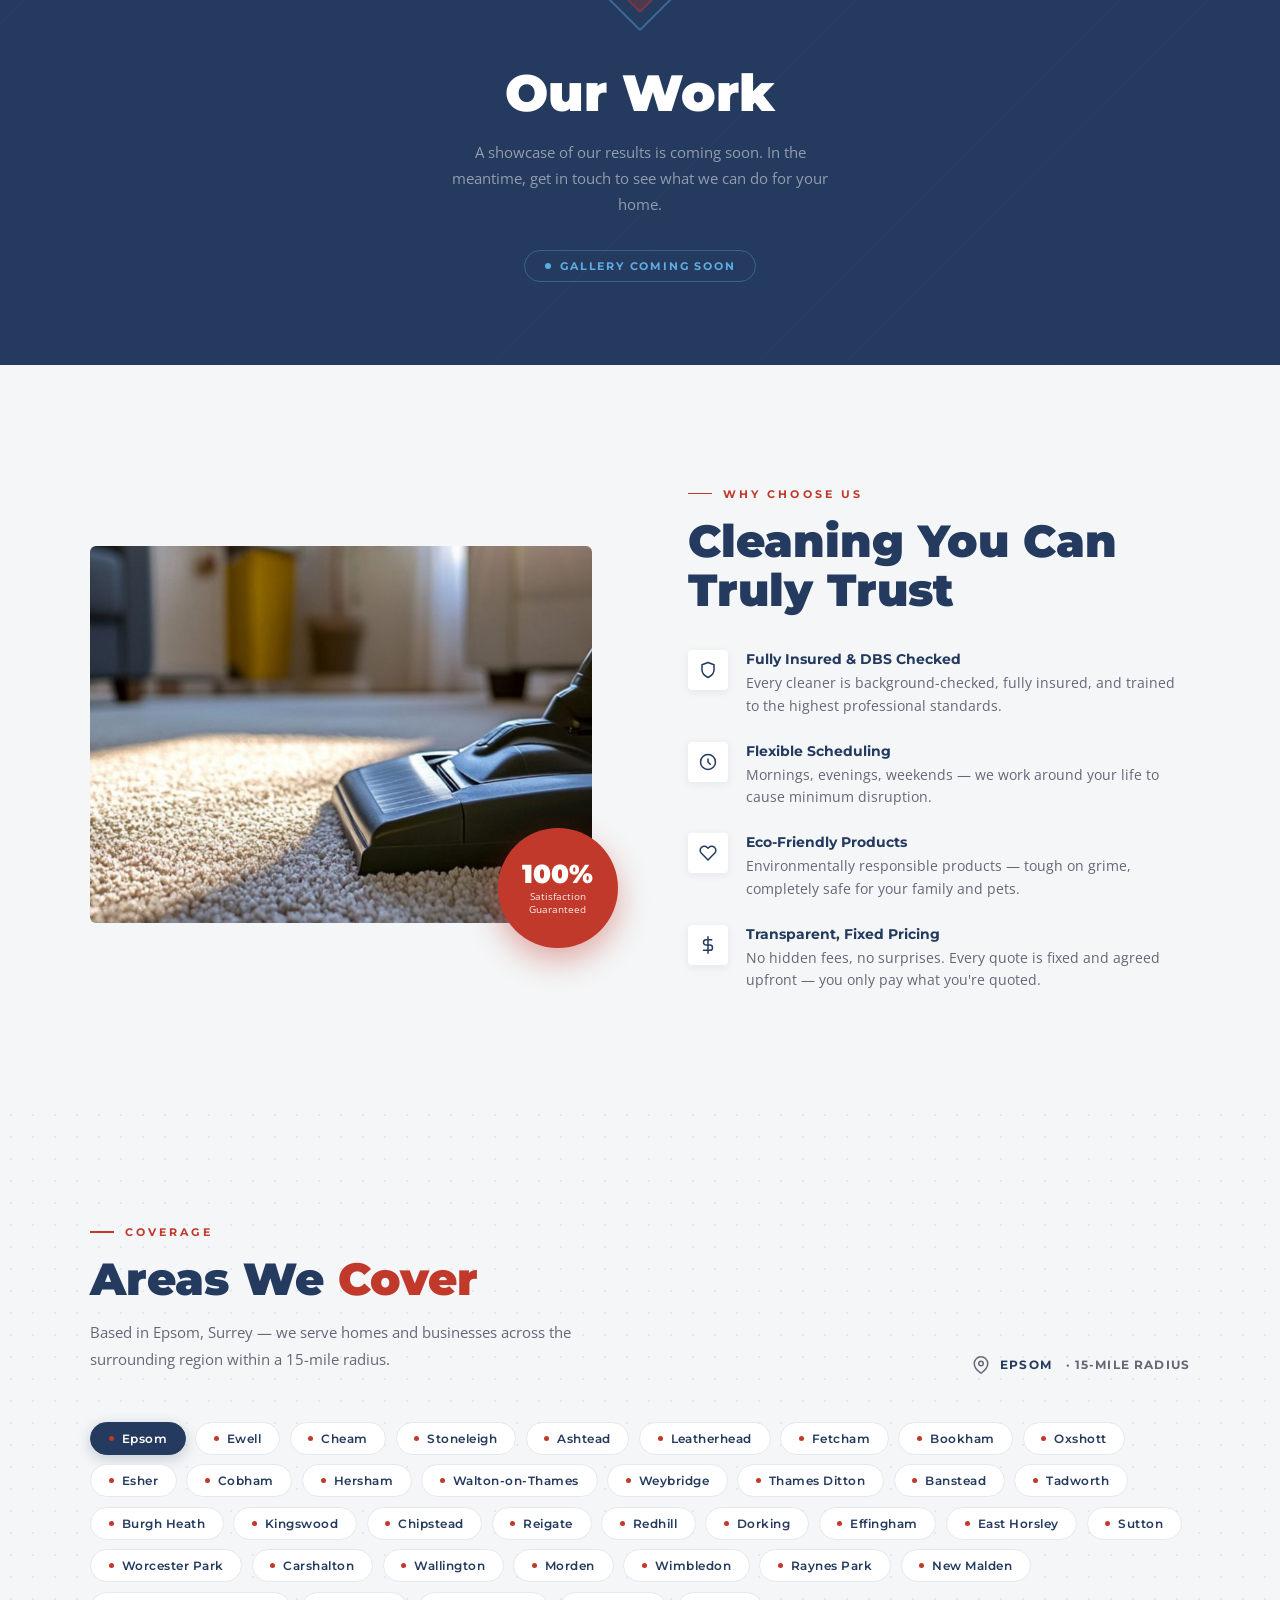
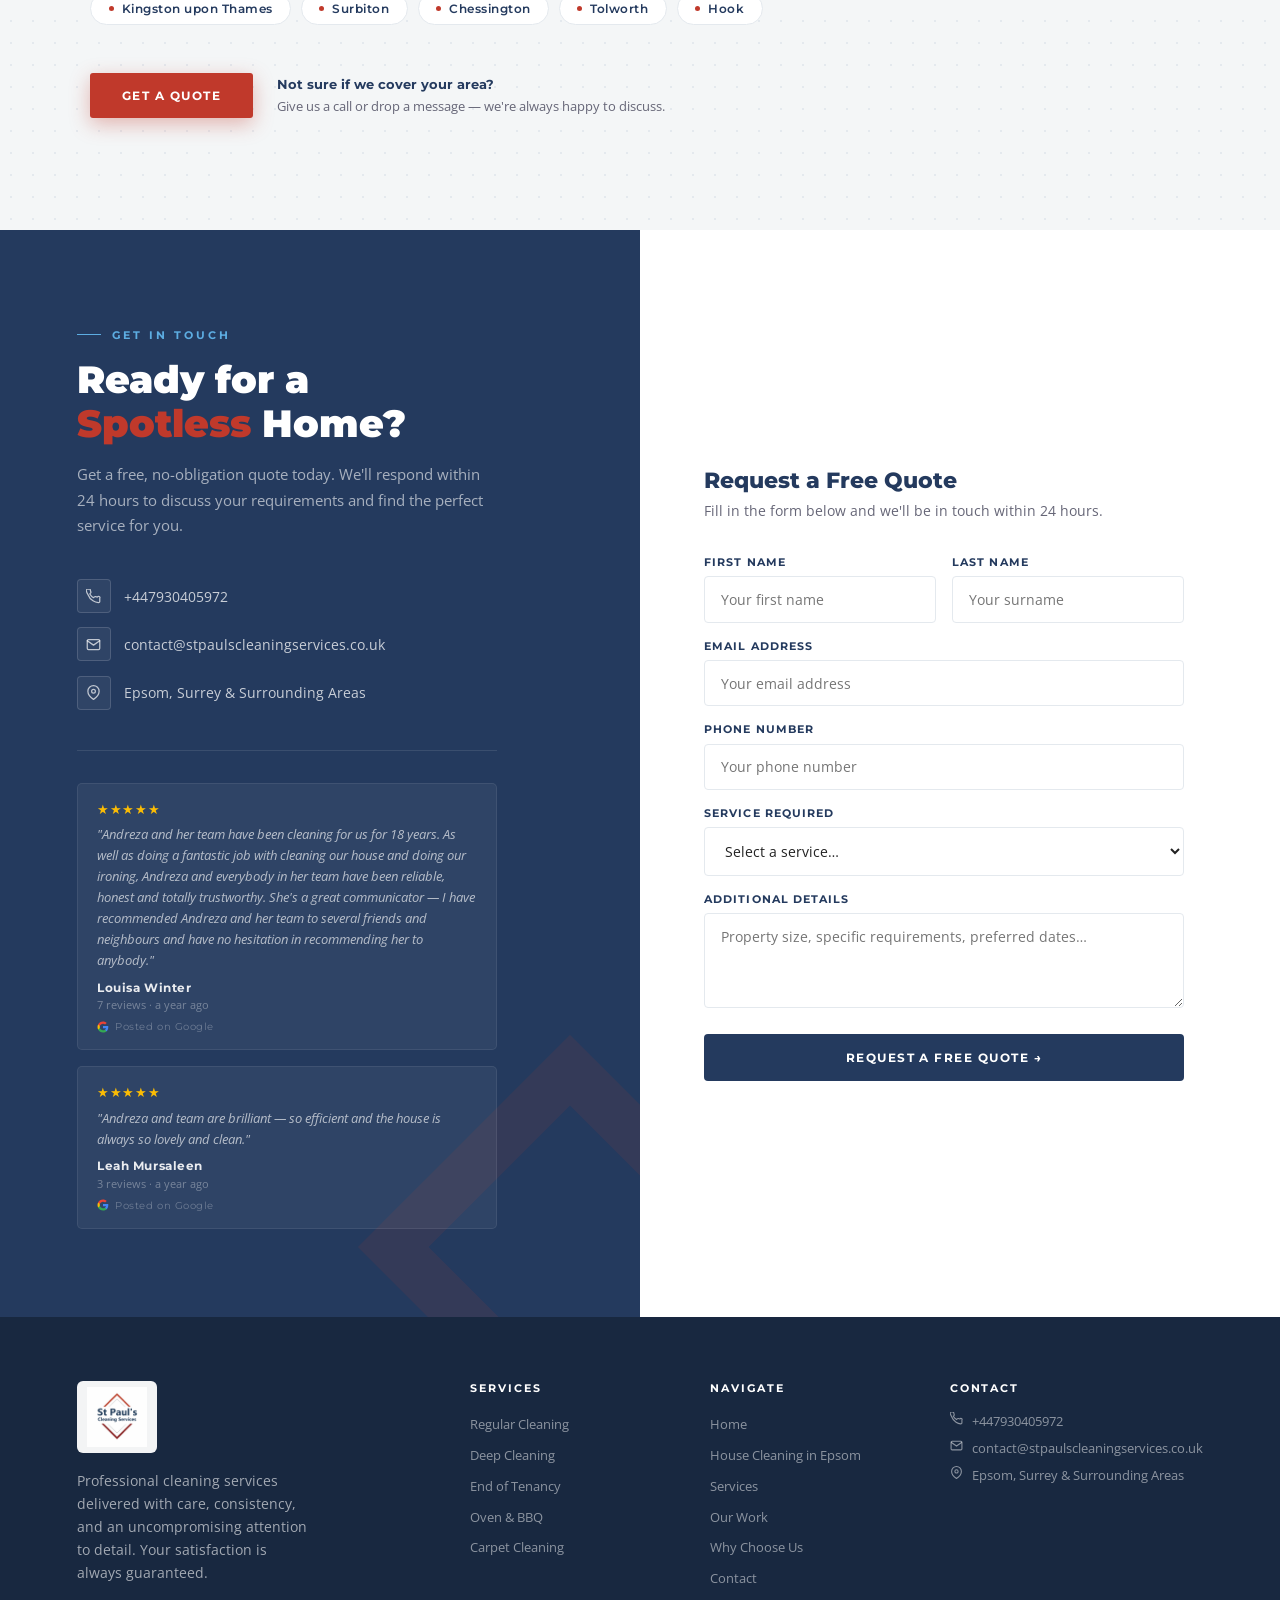
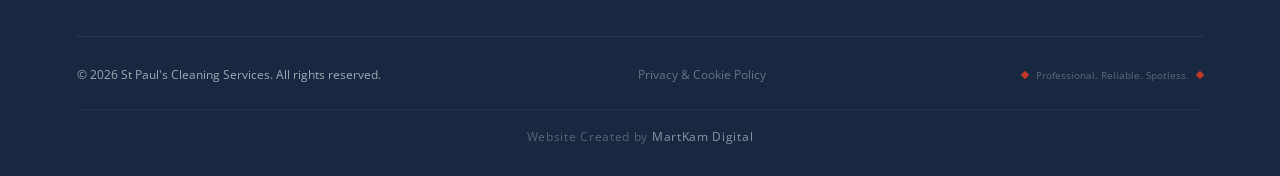
==== commit 76e6e917: "Use contact@stpaulscleaningservices.co.uk as the site email Replaces the undeliverable info@stpaulsc" ====
--- a/index.html
+++ b/index.html
@@ -48,7 +48,7 @@
           "description": "Professional domestic cleaning company serving Epsom and surrounding Surrey areas for over 18 years. Services include regular house cleaning, deep cleaning, carpet cleaning, and oven cleaning.",
           "url": "https://www.stpaulscleaningservices.co.uk/",
           "telephone": "+447930405972",
-          "email": "info@stpaulscleaning.co.uk",
+          "email": "contact@stpaulscleaningservices.co.uk",
           "priceRange": "££",
           "currenciesAccepted": "GBP",
           "paymentAccepted": "Cash, Bank Transfer",
@@ -1962,7 +1962,7 @@
                             <path d="M4 4h16c1.1 0 2 .9 2 2v12c0 1.1-.9 2-2 2H4c-1.1 0-2-.9-2-2V6c0-1.1.9-2 2-2z"/><polyline points="22,6 12,13 2,6"/>
                         </svg>
                     </div>
-                    info@stpaulscleaning.co.uk
+                    contact@stpaulscleaningservices.co.uk
                 </div>
                 <div class="contact-detail">
                     <div class="contact-detail-icon">
@@ -2083,7 +2083,7 @@
             </div>
             <div class="footer-contact-row">
                 <svg width="13" height="13" viewBox="0 0 24 24" fill="none" stroke="currentColor" stroke-width="2"><path d="M4 4h16c1.1 0 2 .9 2 2v12c0 1.1-.9 2-2 2H4c-1.1 0-2-.9-2-2V6c0-1.1.9-2 2-2z"/><polyline points="22,6 12,13 2,6"/></svg>
-                <span>info@stpaulscleaning.co.uk</span>
+                <span>contact@stpaulscleaningservices.co.uk</span>
             </div>
             <div class="footer-contact-row">
                 <svg width="13" height="13" viewBox="0 0 24 24" fill="none" stroke="currentColor" stroke-width="2"><path d="M21 10c0 7-9 13-9 13s-9-6-9-13a9 9 0 0118 0z"/><circle cx="12" cy="10" r="3"/></svg>
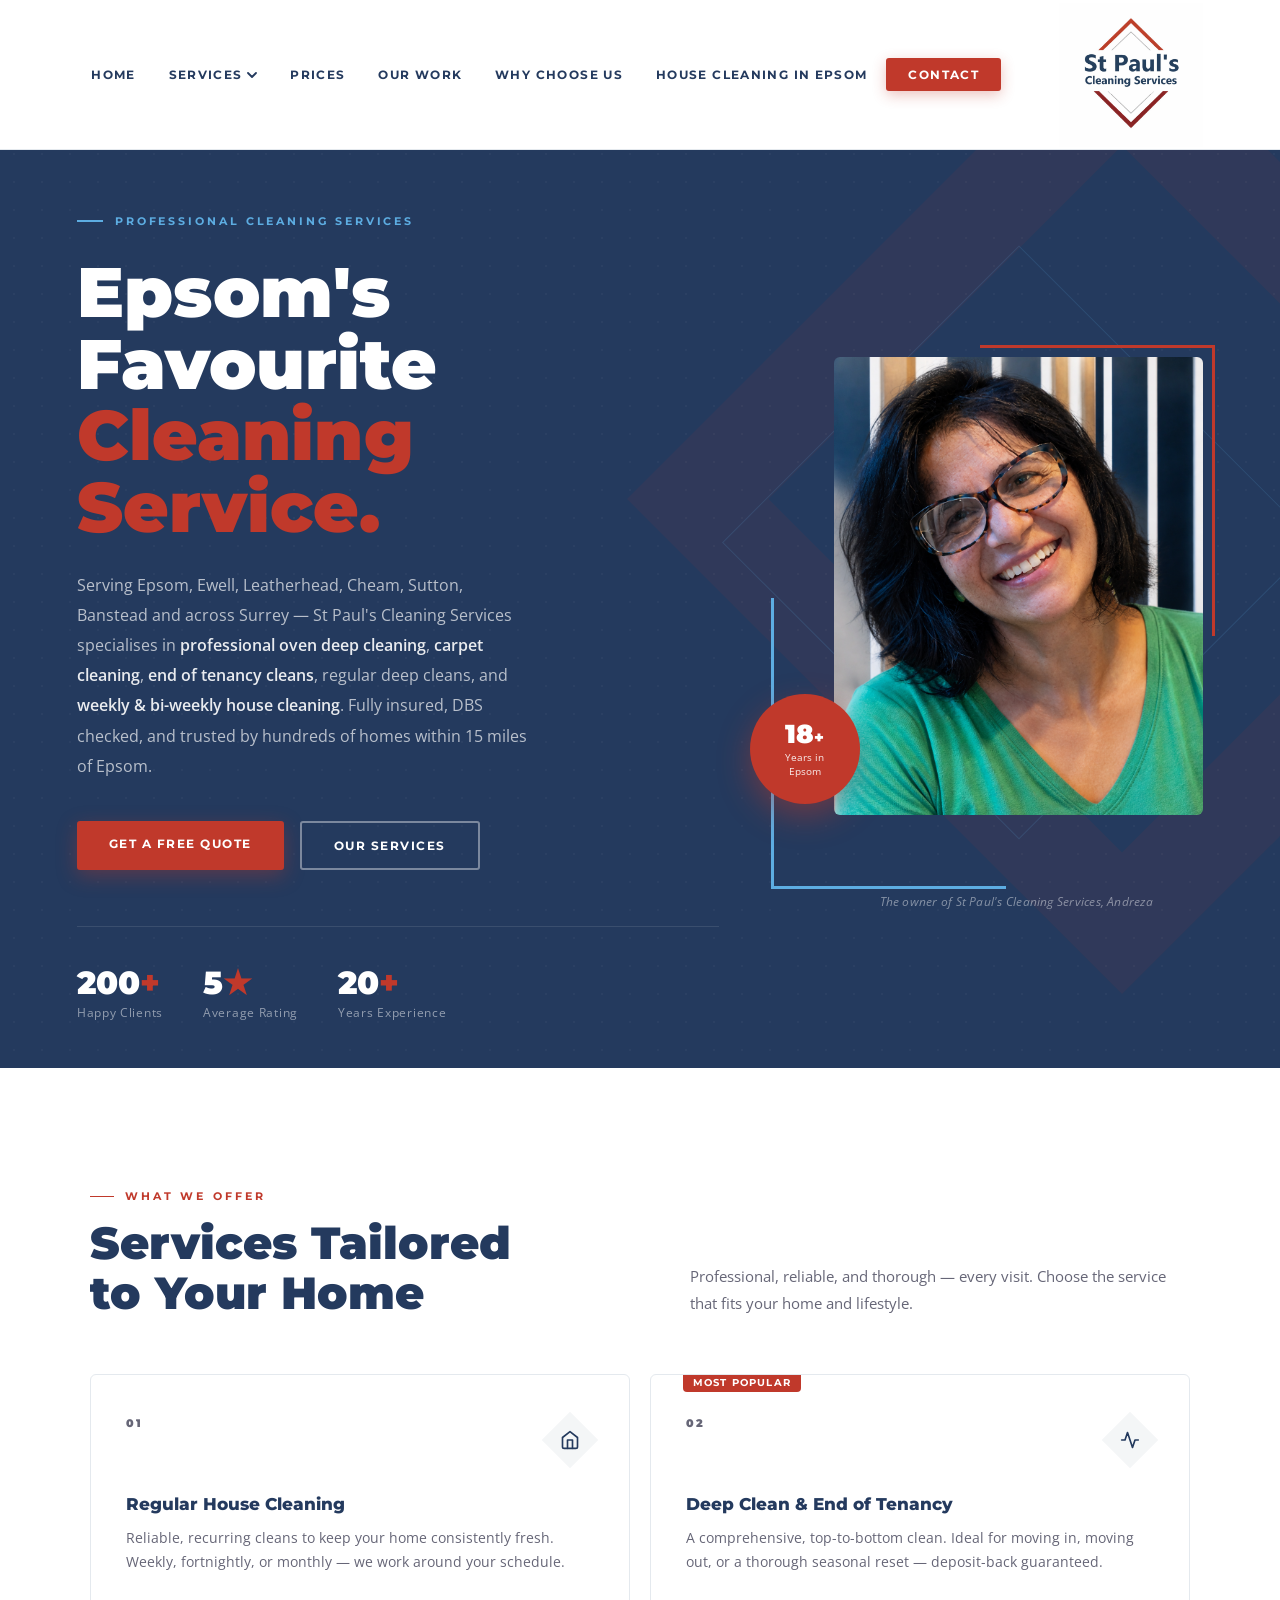
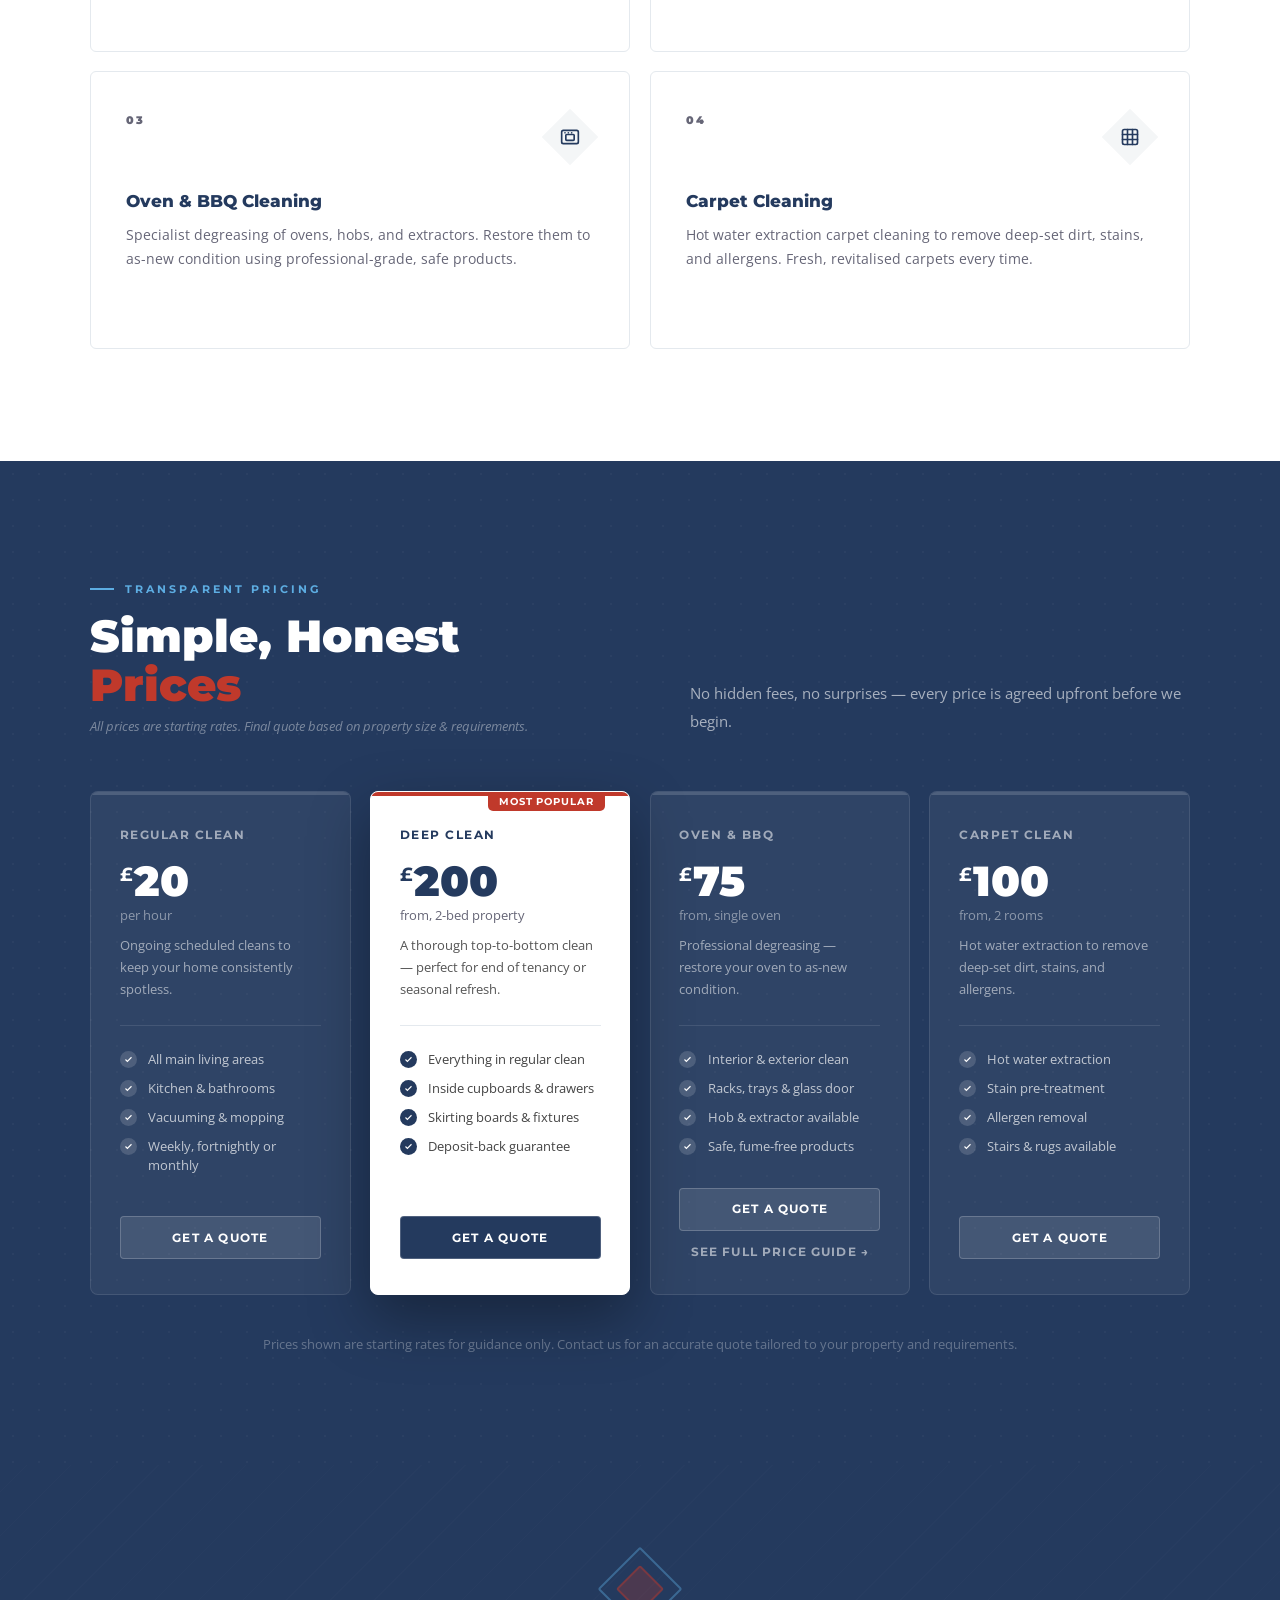
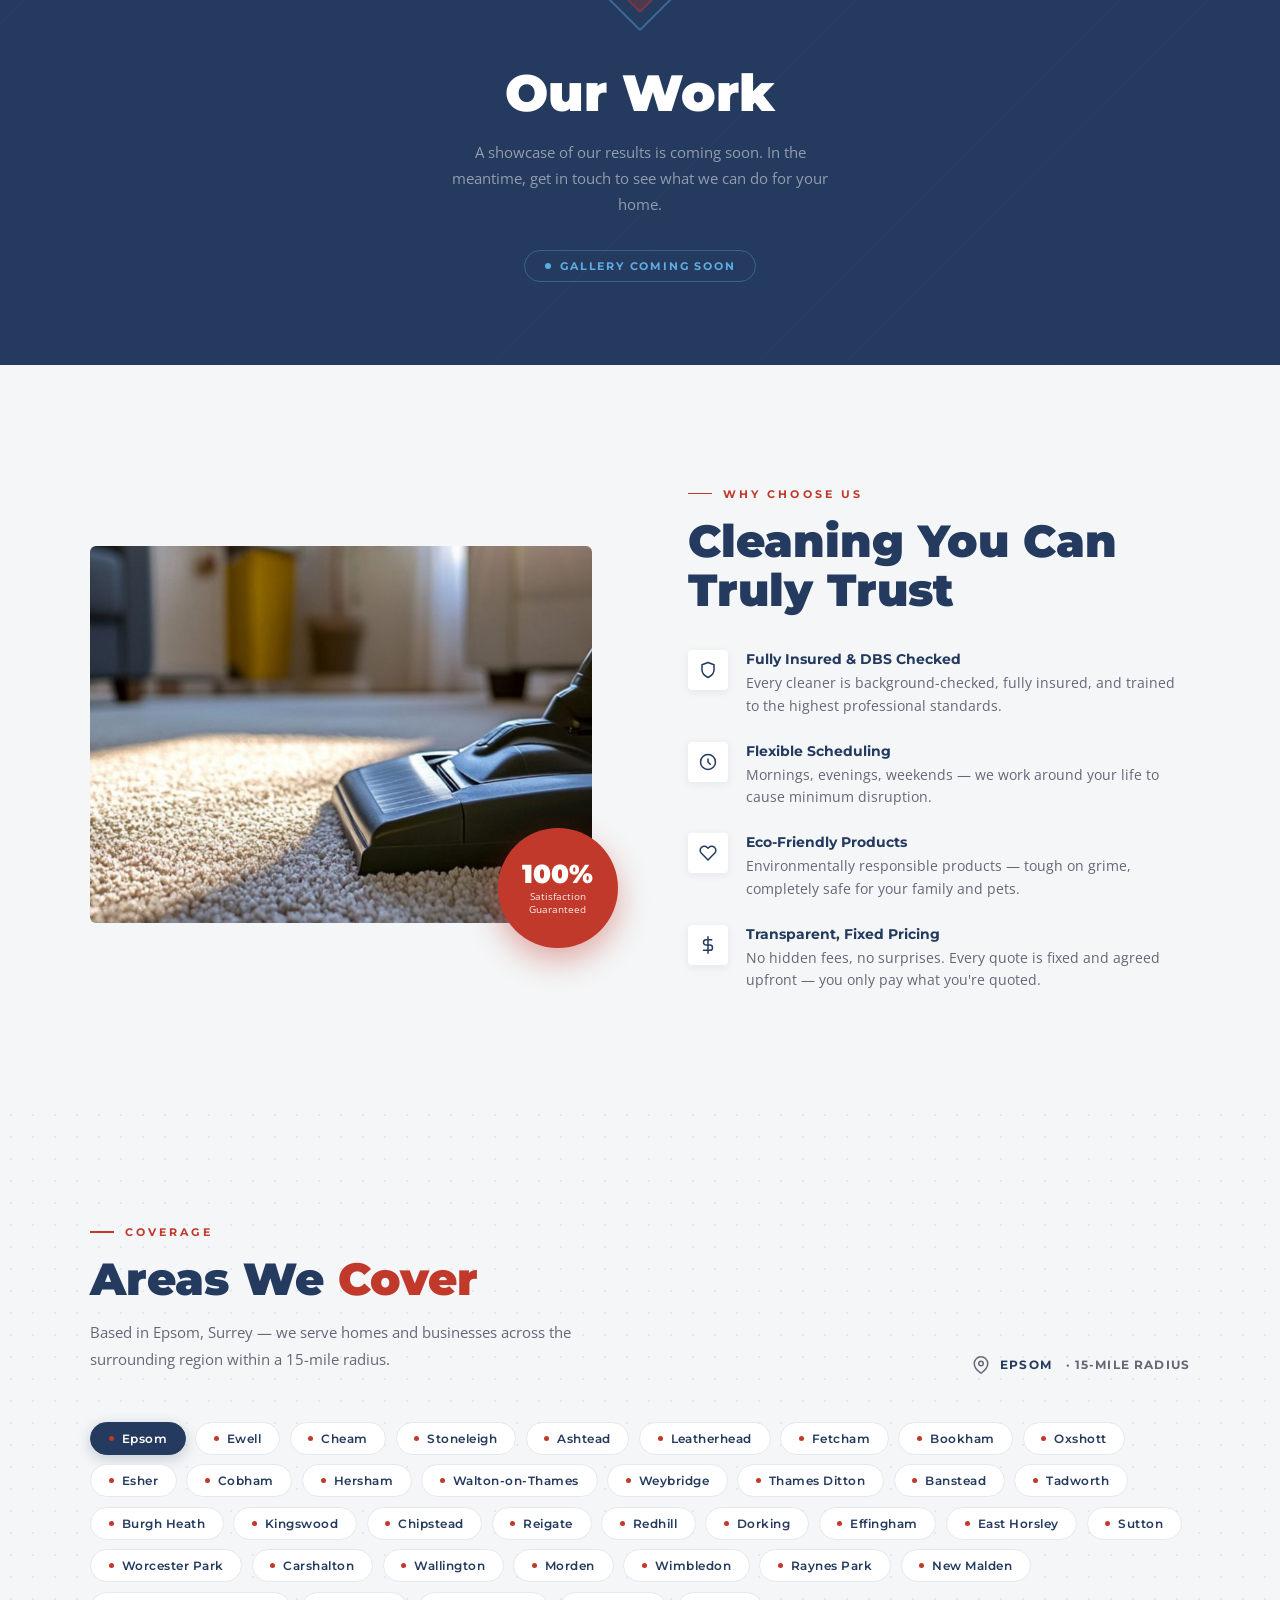
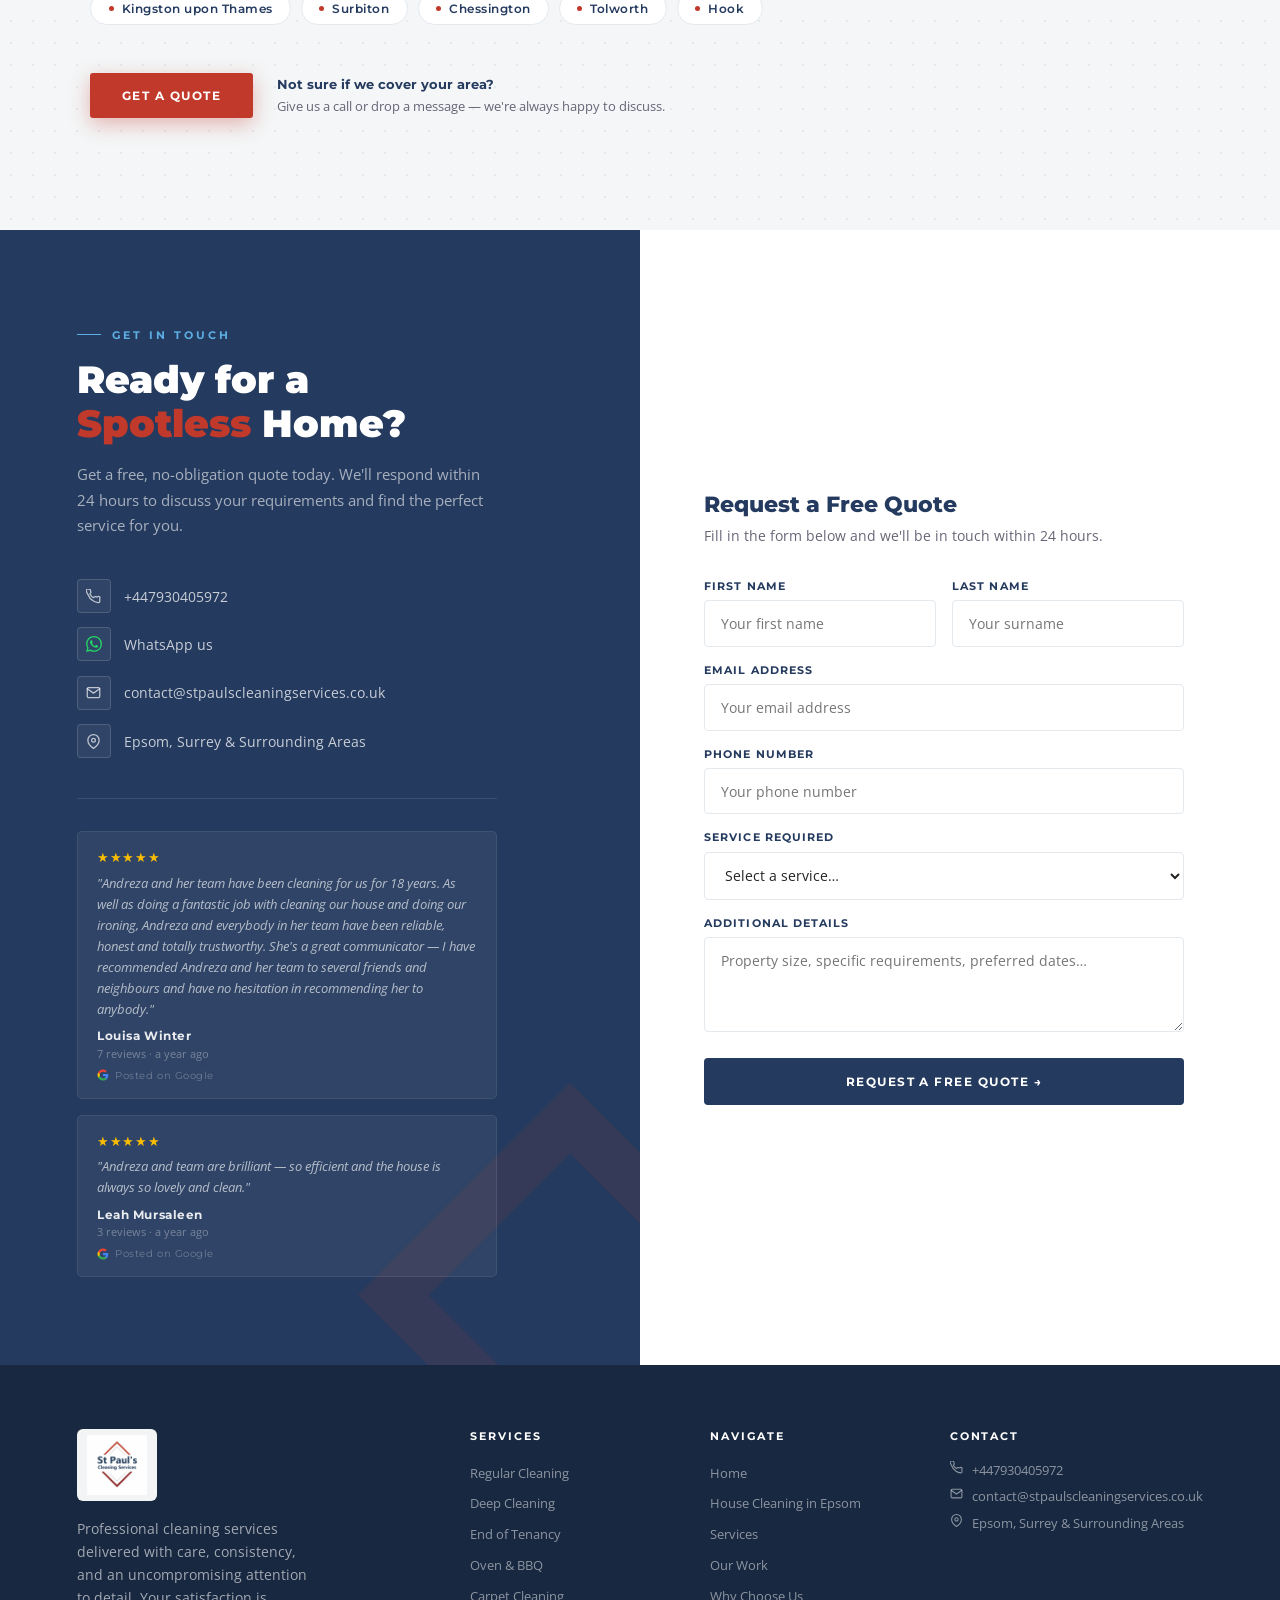
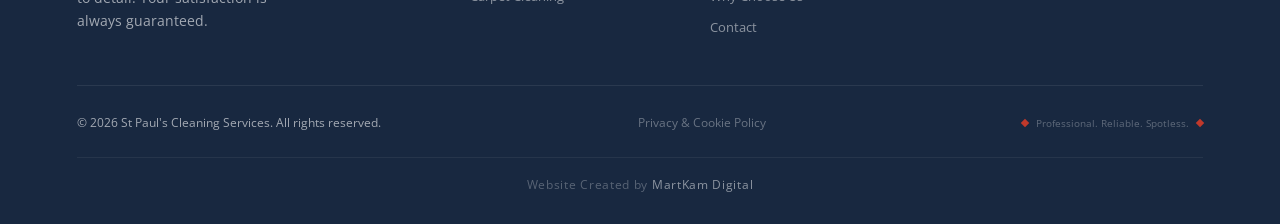
==== commit 08d6ea4e: "Add WhatsApp contact links and sticky mobile WhatsApp button - "WhatsApp us" row in the contact pane" ====
--- a/index.html
+++ b/index.html
@@ -1346,6 +1346,7 @@
         /* Long nav labels wrap below this width, so use the menu button instead */
         @media (max-width: 1199px) { .nav-links { display: none; } .hamburger { display: flex; } }
     </style>
+    <link rel="stylesheet" href="whatsapp.css?v=1">
 </head>
 <body>
 
@@ -1956,6 +1957,10 @@
                     </div>
                     +447930405972
                 </div>
+                <a class="contact-detail" href="https://wa.me/447930405972?text=Hi%20St%20Paul's%2C%20I'd%20like%20a%20quote%20for%20a%20clean." target="_blank" rel="noopener">
+                    <div class="contact-detail-icon"><svg class="wa-icon" viewBox="0 0 24 24" aria-hidden="true" focusable="false"><path d="M17.472 14.382c-.297-.149-1.758-.867-2.03-.967-.273-.099-.471-.148-.67.15-.197.297-.767.966-.94 1.164-.173.199-.347.223-.644.075-.297-.15-1.255-.463-2.39-1.475-.883-.788-1.48-1.761-1.653-2.059-.173-.297-.018-.458.13-.606.134-.133.298-.347.446-.52.149-.174.198-.298.298-.497.099-.198.05-.371-.025-.52-.075-.149-.669-1.612-.916-2.207-.242-.579-.487-.5-.669-.51-.173-.008-.371-.01-.57-.01-.198 0-.52.074-.792.372-.272.297-1.04 1.016-1.04 2.479 0 1.462 1.065 2.875 1.213 3.074.149.198 2.096 3.2 5.077 4.487.709.306 1.262.489 1.694.625.712.227 1.36.195 1.871.118.571-.085 1.758-.719 2.006-1.413.248-.694.248-1.289.173-1.413-.074-.124-.272-.198-.57-.347m-5.421 7.403h-.004a9.87 9.87 0 01-5.031-1.378l-.361-.214-3.741.982.998-3.648-.235-.374a9.86 9.86 0 01-1.51-5.26c.001-5.45 4.436-9.884 9.888-9.884 2.64 0 5.122 1.03 6.988 2.898a9.825 9.825 0 012.893 6.994c-.003 5.45-4.437 9.884-9.885 9.884m8.413-18.297A11.815 11.815 0 0012.05 0C5.495 0 .16 5.335.157 11.892c0 2.096.547 4.142 1.588 5.945L.057 24l6.305-1.654a11.882 11.882 0 005.683 1.448h.005c6.554 0 11.89-5.335 11.893-11.893a11.821 11.821 0 00-3.48-8.413Z"/></svg></div>
+                    WhatsApp us
+                </a>
                 <div class="contact-detail">
                     <div class="contact-detail-icon">
                         <svg viewBox="0 0 24 24" fill="none" stroke="rgba(255,255,255,0.7)" stroke-width="2" stroke-linecap="round" stroke-linejoin="round">
@@ -2222,5 +2227,9 @@
         });
     });
 </script>
+
+<!-- Sticky WhatsApp button (mobile) -->
+<a class="wa-sticky" href="https://wa.me/447930405972?text=Hi%20St%20Paul's%2C%20I'd%20like%20a%20quote%20for%20a%20clean." target="_blank" rel="noopener" aria-label="Chat with us on WhatsApp"><svg class="wa-icon" viewBox="0 0 24 24" aria-hidden="true" focusable="false"><path d="M17.472 14.382c-.297-.149-1.758-.867-2.03-.967-.273-.099-.471-.148-.67.15-.197.297-.767.966-.94 1.164-.173.199-.347.223-.644.075-.297-.15-1.255-.463-2.39-1.475-.883-.788-1.48-1.761-1.653-2.059-.173-.297-.018-.458.13-.606.134-.133.298-.347.446-.52.149-.174.198-.298.298-.497.099-.198.05-.371-.025-.52-.075-.149-.669-1.612-.916-2.207-.242-.579-.487-.5-.669-.51-.173-.008-.371-.01-.57-.01-.198 0-.52.074-.792.372-.272.297-1.04 1.016-1.04 2.479 0 1.462 1.065 2.875 1.213 3.074.149.198 2.096 3.2 5.077 4.487.709.306 1.262.489 1.694.625.712.227 1.36.195 1.871.118.571-.085 1.758-.719 2.006-1.413.248-.694.248-1.289.173-1.413-.074-.124-.272-.198-.57-.347m-5.421 7.403h-.004a9.87 9.87 0 01-5.031-1.378l-.361-.214-3.741.982.998-3.648-.235-.374a9.86 9.86 0 01-1.51-5.26c.001-5.45 4.436-9.884 9.888-9.884 2.64 0 5.122 1.03 6.988 2.898a9.825 9.825 0 012.893 6.994c-.003 5.45-4.437 9.884-9.885 9.884m8.413-18.297A11.815 11.815 0 0012.05 0C5.495 0 .16 5.335.157 11.892c0 2.096.547 4.142 1.588 5.945L.057 24l6.305-1.654a11.882 11.882 0 005.683 1.448h.005c6.554 0 11.89-5.335 11.893-11.893a11.821 11.821 0 00-3.48-8.413Z"/></svg><span>WhatsApp us</span></a>
+<script src="whatsapp.js?v=1" defer></script>
 </body>
 </html>
--- a/whatsapp.css
+++ b/whatsapp.css
@@ -0,0 +1,58 @@
+/* WhatsApp contact links + sticky mobile button.
+   Number: +44 7930 405972. Shared by every page. */
+
+:root {
+    --wa-green:   #0F7A4A;  /* darker WhatsApp green: white text passes AA (5.4:1) */
+    --wa-green-d: #0B6640;
+    --wa-brand:   #25D366;  /* official WhatsApp green, used for the icon only */
+}
+
+.wa-icon { width: 1.15em; height: 1.15em; flex-shrink: 0; fill: currentColor; }
+
+/* "WhatsApp us" row in the dark contact panels */
+a.contact-detail { color: rgba(255,255,255,0.75); text-decoration: none; }
+.contact-detail-row a.wa-link { text-decoration: none; }
+a.contact-detail:hover, a.contact-detail:focus-visible,
+.contact-detail-row a.wa-link:hover, .contact-detail-row a.wa-link:focus-visible { color: var(--white, #fff); }
+a.contact-detail .wa-icon, .contact-detail-row .wa-icon { color: var(--wa-brand); width: 16px; height: 16px; }
+.contact-detail-row .wa-icon { width: 18px; height: 18px; }
+
+/* Button inside the red call-to-action banners */
+.wa-btn-row { display: flex; gap: 1rem; justify-content: center; flex-wrap: wrap; }
+.btn.btn-wa { display: inline-flex; align-items: center; justify-content: center; gap: 0.6rem; }
+.btn.btn-wa .wa-icon { width: 1.25em; height: 1.25em; }
+
+/* Sticky button: phones only, slides up once the visitor scrolls past the top of the page */
+.wa-sticky { display: none; }
+
+@media (max-width: 768px) {
+    .wa-sticky {
+        display: flex; align-items: center; justify-content: center; gap: 0.7rem;
+        position: fixed; z-index: 250; /* below the open mobile menu (299) */
+        left: 16px; right: 16px;
+        bottom: calc(16px + env(safe-area-inset-bottom, 0px));
+        min-height: 54px; padding: 0 1.25rem;
+        background: var(--wa-green); color: #fff;
+        font-family: 'Montserrat', sans-serif; font-weight: 800;
+        font-size: 0.85rem; letter-spacing: 0.1em; text-transform: uppercase;
+        text-decoration: none; border-radius: 3px;
+        box-shadow: 0 10px 28px rgba(15, 122, 74, 0.35), 0 2px 6px rgba(0, 0, 0, 0.12);
+        transform: translateY(calc(100% + 32px));
+        visibility: hidden;
+        transition: transform 0.35s cubic-bezier(0.2, 0.8, 0.2, 1), visibility 0s linear 0.35s;
+    }
+    .wa-sticky .wa-icon { width: 22px; height: 22px; }
+    .wa-sticky.is-visible {
+        transform: translateY(0); visibility: visible;
+        transition: transform 0.35s cubic-bezier(0.2, 0.8, 0.2, 1), visibility 0s;
+    }
+    .wa-sticky:hover, .wa-sticky:active { background: var(--wa-green-d); }
+    .wa-sticky:focus-visible { outline: 3px solid #fff; outline-offset: -6px; }
+
+    /* keep the footer's last line clear of the button */
+    footer { padding-bottom: calc(2rem + 86px + env(safe-area-inset-bottom, 0px)); }
+}
+
+@media (prefers-reduced-motion: reduce) {
+    .wa-sticky, .wa-sticky.is-visible { transition: none; }
+}
